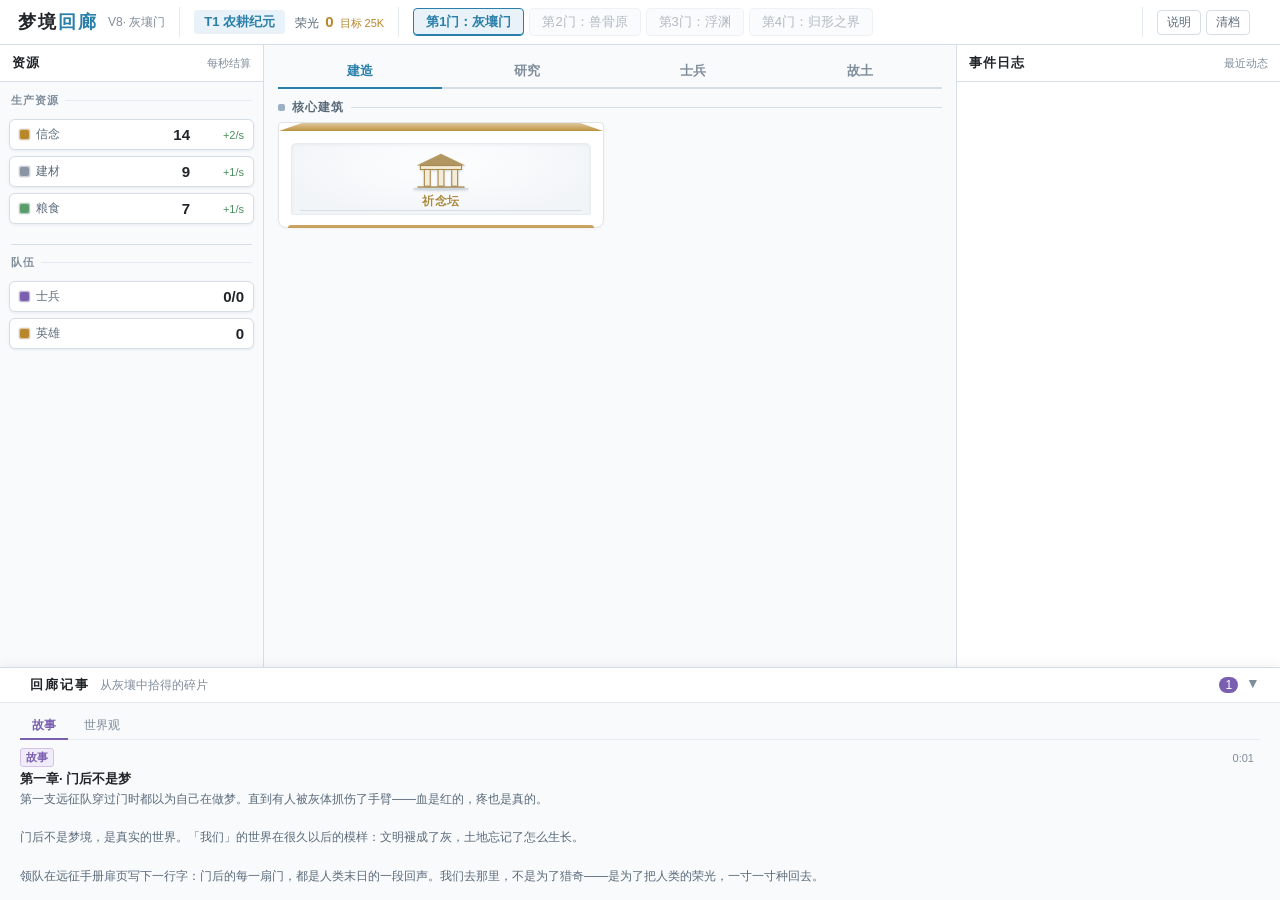
==== index.html @ 282e5583 "update index.html 2026-11-21T09:28" ====
<!DOCTYPE html>
<html lang="zh-CN">
<meta charset="UTF-8">
<title>梦境回廊· 灰壤门 V8</title>
<style>
:root {
  --bg:#f8fafc; --panel:#ffffff; --card:#ffffff; --border:#d5dde6;
  --border-light:#e4eaf0; --text:#212529; --text-secondary:#5a6a7a;
  --text-muted:#7f8c9a; --blue:#2a7faa; --blue-light:#e8f2f8;
  --green:#4a8f5f; --green-light:#eaf5ea; --yellow:#b8862b;
  --yellow-light:#faf6e8; --red:#d32f2f; --red-light:#fdecec;
  --purple:#7a5fb0; --purple-light:#f1ecfa;
  --gold:#b8862b; --gold-light:#faf6e8;
  /* 统一节奏：圆角 3 档 / 间距 4 级 / 阴影 2 级 */
  --r-sm:6px; --r-md:10px; --r-lg:14px;
  --sp-1:4px; --sp-2:8px; --sp-3:12px; --sp-4:16px;
  --shadow:0 1px 3px rgba(20,45,75,0.07);
  --shadow-hover:0 4px 12px rgba(20,45,75,0.10);
}
* { box-sizing:border-box; margin:0; }
body { background:var(--bg); color:var(--text); font-family:"Microsoft YaHei","PingFang SC",sans-serif; font-size:15px; display:flex; flex-direction:column; height:100vh; overflow:hidden; }

/* 顶栏四区：品牌 | 状态 | 世界门 | 操作，细竖线分隔 */
.header { background:var(--panel); border-bottom:1px solid var(--border); padding:7px 16px; display:flex; align-items:center; gap:0; flex-shrink:0; box-shadow:var(--shadow); flex-wrap:wrap; }
.hgroup { display:flex; align-items:center; gap:10px; padding:0 14px; min-height:30px; }
.hgroup:first-child { padding-left:2px; }
.hgroup + .hgroup { border-left:1px solid var(--border-light); }
.hgroup.hbrand { flex-shrink:0; }
.hgroup.hops { margin-left:auto; }
.game-title { font-size:18px; font-weight:bold; letter-spacing:2px; white-space:nowrap; }
.game-title span { color:var(--blue); }
.era-badge { font-size:13px; padding:3px 10px; border-radius:4px; background:var(--blue-light); color:var(--blue); font-weight:bold; white-space:nowrap; }
.era-badge.t2 { background:#e4eef5; color:#3a6d92; }
.era-badge.t3 { background:#e4f2ea; color:#2e7d56; }
.era-badge.t4 { background:#e6f0f7; color:var(--purple); }
.era-badge.t5 { background:#f5ede2; color:#9a6a3a; }
@keyframes eraSweep { 0%{ background-position:-120% 0; } 100%{ background-position:220% 0; } }
.era-badge.sweep { background-image:linear-gradient(105deg,transparent 30%,rgba(255,255,255,.85) 50%,transparent 70%); background-size:220% 100%; animation:eraSweep .9s ease-out 1; }


.glory-wrap { display:flex; align-items:baseline; gap:6px; white-space:nowrap; }
.glory-label { font-size:12px; color:var(--text-secondary); }
.glory-wrap b { color:var(--gold); font-size:15px; font-variant-numeric:tabular-nums; }
#gloryRate { font-size:11px; color:var(--gold); font-variant-numeric:tabular-nums; }
.hver { font-size:12px; color:var(--text-muted); white-space:nowrap; }

.hbtns { display:flex; gap:5px; }
.hbtn { padding:3px 9px; font-size:12px; border:1px solid var(--border); border-radius:4px; background:var(--card); color:var(--text-secondary); cursor:pointer; }
.hbtn:hover { border-color:var(--blue); color:var(--blue); }
.hbtn.danger:hover { border-color:var(--red); color:var(--red); }
.cheat-badge { display:none; font-size:12px; font-weight:bold; padding:3px 9px; border-radius:4px; background:#fdf1d8; color:#9a6a1f; border:1px solid #d9b45f; cursor:pointer; user-select:none; }
.cheat-badge.on { display:inline-flex; align-items:center; }
.cheat-badge:hover { background:#f7e3b8; }

.world-tabs { display:flex; gap:5px; }
.world-tab { padding:4px 12px; border:1px solid var(--border); border-radius:4px; cursor:pointer; font-size:13px; background:var(--card); color:var(--text-secondary); }
.world-tab.active { border-color:var(--blue); color:var(--blue); background:var(--blue-light); font-weight:bold; }
.world-tab.locked { color:var(--text-muted); cursor:not-allowed; border-color:var(--border-light); background:var(--bg); opacity:0.6; }
.world-tab.active { box-shadow:inset 0 -1px 0 var(--blue); }

/* ===== 三栏主布局 ===== */
.main { display:flex; flex:1; overflow:hidden; gap:0; }
.left { flex:1; min-width:0; overflow-y:auto; padding:10px 14px 90px; background:var(--bg); }
.right { width:324px; border-left:1px solid var(--border); background:var(--panel); display:flex; flex-direction:column; flex-shrink:0; overflow:hidden; }
.colres { width:264px; flex-shrink:0; border-right:1px solid var(--border); background:var(--bg); display:flex; flex-direction:column; overflow:hidden; }
.colhead { flex-shrink:0; padding:9px 12px; font-size:13px; font-weight:bold; color:var(--text); border-bottom:1px solid var(--border); background:var(--card); display:flex; align-items:center; justify-content:space-between; letter-spacing:1px; }
.colhead .sub { font-size:11px; color:var(--text-muted); font-weight:normal; letter-spacing:0; }
.reslist { flex:1; overflow-y:auto; padding:9px 9px; display:flex; flex-direction:column; gap:6px; }

/* 资源栏：生产资源 / 队伍 两组，组间细线 */
.resgroup { display:flex; align-items:center; gap:6px; margin:10px 2px 5px; font-size:11px; font-weight:bold; color:var(--text-muted); letter-spacing:1px; }
.resgroup:first-child { margin-top:2px; }
.resgroup::after { content:""; flex:1; height:1px; background:var(--border-light); }
.resgroup.team { margin-top:14px; padding-top:10px; border-top:1px solid var(--border); }
.resrow { position:relative; background:var(--card); border:1px solid var(--border); border-radius:var(--r-sm); padding:6px 9px; overflow:hidden; box-shadow:var(--shadow); transition:border-color .2s,box-shadow .2s; }
.resrow:hover { border-color:var(--blue); box-shadow:0 2px 8px rgba(42,127,170,0.12); }
.resrow.dim { opacity:0.5; }
.resrow .rline { display:flex; align-items:center; gap:6px; position:relative; z-index:1; }
.resrow .ricon { width:11px; height:11px; flex:0 0 11px; border-radius:3px; box-shadow:inset 0 0 0 1px rgba(255,255,255,.55),0 0 0 1px rgba(20,45,75,.08); }
.resrow .rname { font-size:12px; color:var(--text-secondary); flex:1 1 auto; min-width:0; white-space:nowrap; overflow:hidden; text-overflow:ellipsis; }
.resrow .rval { font-size:15px; font-weight:bold; color:var(--text); flex:0 0 auto; white-space:nowrap; text-align:right; font-variant-numeric:tabular-nums; display:inline-block; }
@keyframes numUp { 0%{color:var(--green);transform:translateY(-2px)} 100%{color:var(--text);transform:none} }
@keyframes numDown { 0%{color:var(--red);transform:translateY(2px)} 100%{color:var(--text);transform:none} }
.resrow .rval.numup { animation:numUp .6s ease-out; }
.resrow .rval.numdown { animation:numDown .6s ease-out; }
.resrow .rrate { font-size:11px; color:var(--green); min-width:48px; flex:0 0 auto; white-space:nowrap; text-align:right; font-variant-numeric:tabular-nums; }
.resrow .rrate.neg { color:var(--red); }
.resrow .rrate.zero { color:var(--text-muted); }

/* 中栏主标签 */
.maintabs { display:flex; gap:3px; border-bottom:2px solid var(--border); margin-bottom:10px; flex-shrink:0; }
/* 视觉质感：可交互卡片 hover 微抬升 + 按钮按下回弹 */
.build-card:hover,.unit-card:hover,.land-card:hover,.soldier-card:hover { transform:translateY(-2px); box-shadow:var(--shadow-hover); }
.unit-card,.land-card,.soldier-card { transition:transform .15s ease,box-shadow .15s ease,border-color .15s ease; }
.btn-small:active,.gbtn:active,.push-door-btn:active { transform:scale(.94); }
.maintab:active,.side-tab:active { transform:translateY(1px); }
.maintab { flex:1; padding:7px 4px; font-size:13px; font-weight:bold; color:var(--text-muted); background:none; border:none; border-bottom:2px solid transparent; margin-bottom:-2px; cursor:pointer; transition:all .15s ease; }
.maintab:hover:not(.active) { color:var(--text-secondary); background:var(--card); }
.maintab.active { color:var(--blue); border-bottom-color:var(--blue); }
.mainview { display:none; }
.mainview.active { display:block; animation:viewIn .25s ease; }
@keyframes viewIn { from{opacity:0;transform:translateY(4px)} to{opacity:1;transform:translateY(0)} }

/* 右栏区块 */
.sideblock { display:flex; flex-direction:column; min-height:0; }
.sideblock.qblock { flex:0 0 auto; max-height:42%; border-bottom:1px solid var(--border); }
.sideblock.lblock { flex:1; min-height:0; }
.blockbody { overflow-y:auto; padding:8px; flex:1; }
.empty-hint { font-size:12px; color:var(--text-muted); text-align:center; padding:14px 6px; line-height:1.6; }

.qcard { background:var(--card); border:1px solid var(--border-light); border-left:3px solid var(--blue); border-radius:5px; padding:7px 9px; margin-bottom:6px; animation:fadeInUp .3s ease; }
.qcard.next { border-left-color:var(--gold); }
.qcard .qn { font-size:13px; font-weight:bold; color:var(--text); display:flex; justify-content:space-between; align-items:center; }
.qcard .qt { font-size:11px; color:var(--text-muted); }
.qcard .qd { font-size:11px; color:var(--text-secondary); margin:3px 0; line-height:1.5; }
.qcard .qc { font-size:11px; color:var(--text-muted); margin-bottom:4px; }
@media (max-width:1200px) { .right { width:272px; } .colres { width:224px; } }

.guide { background:var(--purple-light); border:1px solid #d4c0e8; padding:8px 12px; border-radius:6px; margin-bottom:8px; color:#5a4a7a; font-size:14px; line-height:1.5; }
.guide::before { content:""; }

.res-bar { display:flex; gap:5px; margin-bottom:8px; flex-wrap:wrap; }
.res { background:var(--panel); padding:4px 8px; border-radius:4px; font-size:13px; display:flex; align-items:center; gap:4px; border:1px solid var(--border-light); box-shadow:var(--shadow); }
.res .val { font-weight:bold; min-width:26px; }
.res .rate { color:var(--green); font-size:12px; }
.res .rate.neg { color:var(--red); }
.res.dim { opacity:0.55; }

.era-divider { display:flex; align-items:center; margin:10px 0 6px; }
.era-divider .era-icon { font-size:16px; margin-right:6px; }
.era-divider .era-name { font-size:15px; font-weight:bold; letter-spacing:1px; white-space:nowrap; }
.era-divider .era-line { flex:1; height:1px; background:linear-gradient(90deg,var(--border),transparent); margin-left:8px; }
.era-divider .era-cond { font-size:12px; color:var(--text-muted); margin-left:8px; }
.era-sep { height:1px; background:var(--border); opacity:.6; margin:14px 0 8px; }
.era-divider.locked-era { opacity:0.5; }
.era-divider.glory-div .era-name { color:var(--gold); }
.era-divider.glory-div .era-line { background:linear-gradient(90deg,var(--gold),transparent); }

.kind-group { margin-bottom:12px; }
.kind-head { display:flex; align-items:center; gap:7px; margin:2px 0 6px; font-size:12px; font-weight:bold; color:var(--text-secondary); letter-spacing:1px; }
.kind-head::after { content:""; flex:1; height:1px; background:var(--border); }
.kind-head .dot { width:7px; height:7px; border-radius:2px; flex-shrink:0; }
.build-grid { display:grid; grid-template-columns:repeat(auto-fill,minmax(276px,1fr)); gap:var(--sp-3); width:100%; }
/* 建筑卡：小建筑造型——斜屋顶 + 立面剪影 + 铭牌 + 基座（参考 Epoch-Restart） */
.build-card { --kc:#4d5c6b; background:var(--panel); border:1px solid #e1e5e9; border-radius:4px 4px 8px 8px; overflow:visible; transition:border-color .15s ease,background .15s ease,box-shadow .15s ease; box-shadow:0 1px 3px rgba(0,0,0,0.04), inset 0 0 0 1px rgba(255,255,255,.7); position:relative; min-width:0; padding-top:8px; }
.build-card:before { content:""; position:absolute; left:0; right:0; top:0; height:8px; background-color:#cfd9e3; background-image:linear-gradient(180deg,rgba(255,255,255,.5),rgba(255,255,255,0)); clip-path:polygon(0 100%,7% 0,93% 0,100% 100%); opacity:.9; }
.build-card:after { content:""; position:absolute; left:9px; right:9px; bottom:-1px; height:3px; border-radius:3px 3px 0 0; opacity:.75; background:#cfd9e3; }
.build-card.k-basic { --kc:#4f8a68; }
.build-card.k-func { --kc:#4f7ea3; }
.build-card.k-core { --kc:#a8873f; }
.build-card.k-fused { --kc:#7e68a8; }
.build-card.k-basic:before,.build-card.k-basic:after { background-color:#7fa98c; }
.build-card.k-func:before,.build-card.k-func:after { background-color:#6a93b5; }
.build-card.k-core:before,.build-card.k-core:after { background-color:var(--gold); }
.build-card.k-fused:before,.build-card.k-fused:after { background-color:#9a7fc0; }
.build-card.glory-card:before { display:none; }
.build-card.glory-card { padding-top:0; }
/* 平时只显示建筑本身；详细信息悬停浮出 */
.bface { display:flex; flex-direction:column; padding:var(--sp-3); min-width:0; }
.bart { height:72px; border:1px solid #e8edf2; border-radius:5px 5px 2px 2px; background:radial-gradient(ellipse at 50% 28%,#fdfefe 0%,#f2f5f8 78%); box-shadow:inset 0 1px 3px rgba(30,60,90,.06); display:flex; align-items:flex-start; justify-content:center; padding-top:5px; position:relative; overflow:hidden; }
.bart:after { content:""; position:absolute; left:8px; right:8px; bottom:3px; height:1px; background:#d6dfe7; }
.bart svg { width:64px; height:47px; display:block; position:relative; z-index:1; transform:translateY(-3px); filter:drop-shadow(0 1px 1px rgba(45,70,95,.18)); }
/* 名字落在建筑下方的地基位，不遮挡造型；数量退到角落 */
.bplate { position:absolute; left:50%; bottom:5px; transform:translateX(-50%); max-width:calc(100% - 20px); background:none; border:0; padding:0; white-space:nowrap; text-align:center; z-index:2; }
.bart .bname { font-size:11.5px; font-weight:600; letter-spacing:.5px; color:var(--kc); white-space:nowrap; overflow:hidden; text-overflow:ellipsis; text-shadow:0 1px 0 #fff,0 0 3px #fff,0 0 2px #fff; }
.bart .bqty { position:absolute; right:7px; top:5px; font-size:10px; font-weight:bold; color:#6b8494; background:rgba(234,241,246,.9); border:1px solid #d8e3ec; border-radius:4px; padding:0 5px; font-variant-numeric:tabular-nums; z-index:2; }
.bdetail { display:none; position:absolute; left:-1px; top:calc(100% + 3px); min-width:236px; max-width:290px; background:var(--panel); border:1px solid var(--border); border-radius:6px; box-shadow:0 6px 18px rgba(20,45,75,.18); padding:8px 10px; z-index:40; white-space:normal; }
.build-card:hover, .build-card:focus-within { z-index:41; }
.build-card:hover .bdetail, .build-card:focus-within .bdetail { display:block; }
.bd-head { font-size:13px; font-weight:bold; color:var(--text); display:flex; align-items:center; gap:5px; flex-wrap:wrap; margin-bottom:3px; }
.bd-line { font-size:12px; color:var(--text-secondary); line-height:1.45; margin-top:2px; }
.bd-line.muted { color:var(--text-muted); font-size:11px; }
.bd-foot { font-size:11px; color:var(--blue); margin-top:5px; padding-top:4px; border-top:1px solid var(--border-light); }
.build-card:hover { border-color:#b0c4d8; box-shadow:var(--shadow-hover), inset 0 0 0 1px rgba(255,255,255,.7); }
.build-card.clickable { cursor:pointer; }
/* 点击反馈：按下瞬间下压 + 建成闪光 */
.build-card.clickable:active { transform:translateY(1px) scale(0.985); box-shadow:0 0 0 2px rgba(42,127,170,0.25); }
@keyframes builtFlash { 0%{ box-shadow:0 0 0 0 rgba(74,143,95,0.55); background:var(--green-light); } 60%{ box-shadow:0 0 0 6px rgba(74,143,95,0); } 100%{ box-shadow:0 0 0 0 rgba(74,143,95,0); } }
.build-card.flash { animation:builtFlash .6s ease-out; }
.build-card.wait { border-color:#e1e5e9; background:var(--panel); }
/* 可建未建=蓝系（点此建造）；已建=绿系；等待=灰白；锁定=虚线 —— 四态一眼可分 */
.build-card.ready { border-color:#6a9dc4; background:#eaf3fa; }
.build-card.ready:hover { border-color:#2a7faa; box-shadow:0 4px 14px rgba(42,127,170,.18); }
.build-card.ready:after { opacity:1; background:#6a9dc4; }
/* 已建：实心绿边 + 绿底 + 建筑区淡绿，和未建的灰白卡一眼可分 */
.build-card.built { border-color:#5d9f6f; background:#e6f3ea; box-shadow:0 1px 4px rgba(74,143,95,.13), inset 0 0 0 1px rgba(255,255,255,.7); }
.build-card.built:hover { border-color:#4a8f5f; box-shadow:0 4px 14px rgba(74,143,95,.2); }
.build-card.built .bart { background:radial-gradient(ellipse at 50% 28%,#f4fbf6 0%,#e2f0e7 78%); border-color:#cbe3d2; }
.build-card.built:before { background-image:linear-gradient(180deg,rgba(255,255,255,.5),rgba(255,255,255,0)); opacity:1; }
.build-card.built:after { opacity:1; height:4px; background:#5d9f6f; }
.build-card.locked-card { opacity:0.6; border-style:dashed; }
.build-card.glory-card { border-color:#e3dac6; background:#fffdf8; }
.build-card.fused-card { border-color:#dfe2ee; }
.bbody { padding:7px 10px 8px; }
.new-tag { font-size:10px; color:#fff; background:var(--blue); border-radius:3px; padding:0 4px; margin-left:3px; }
.brow { display:flex; align-items:center; gap:5px; min-width:0; }
.brow-act { margin-top:5px; flex-wrap:wrap; row-gap:4px; }
.bicon { font-size:16px; font-weight:bold; line-height:1; flex-shrink:0; width:32px; height:32px; display:inline-flex; align-items:center; justify-content:center; background:#f0f3f6; color:#5a6a7a; border-radius:7px; border:1px solid #e6ebf0; }
.build-card.built .bicon, .build-card.glory-card.built .bicon { background:#eaf5ea; color:#5a8f6b; border-color:#d5e7d9; }
.bname { font-size:15px; font-weight:bold; white-space:nowrap; overflow:hidden; text-overflow:ellipsis; min-width:0; flex:1; }
.bqty { font-size:13px; font-weight:bold; color:#4a6a7a; background:#eaf1f6; border:1px solid #d8e3ec; border-radius:6px; padding:2px 8px; flex-shrink:0; font-variant-numeric:tabular-nums; }
.build-card.built .bqty { color:#3f7d55; background:#eaf5ea; border-color:#cfe4d4; }
.badge { font-size:11px; padding:1px 5px; border-radius:3px; margin-left:auto; white-space:nowrap; flex-shrink:0; background:#f0f3f6; color:#6b7a89; border:1px solid #e6ebf0; }
.badge-core { background:#edf3f8; color:#4a7fa5; border-color:#dce8f1; }
.badge-basic { background:#f2f5f3; color:#5a8f6b; border-color:#dce8de; }
.badge-func { background:#f2f4f7; color:#60748a; border-color:#e0e6ed; }
.badge-fused { background:#f2f3f8; color:#737fa5; border-color:#e2e5f0; }
.lvtag { font-size:11px; color:#6b7a89; background:#f0f3f6; border:1px solid #e6ebf0; padding:0 5px; border-radius:3px; white-space:nowrap; flex-shrink:0; }
.beffect { font-size:12px; color:var(--text-secondary); margin-top:2px; line-height:1.4; overflow-wrap:anywhere; }
.chain-line { font-size:11px; color:#9aa4ae; margin-top:1px; line-height:1.3; overflow-wrap:anywhere; }
.chain-line.fed { color:#5d8f6a; }
.bcost { font-size:12px; color:var(--text-muted); min-width:0; white-space:nowrap; overflow:hidden; text-overflow:ellipsis; }
.bact { margin-left:auto; display:flex; align-items:center; gap:4px; }
.bstatus { font-size:12px; color:var(--text-muted); white-space:nowrap; }
.build-card button { padding:3px 10px; border:1px solid var(--blue); border-radius:4px; cursor:pointer; font-size:13px; background:var(--blue-light); color:var(--blue); transition:.1s; user-select:none; white-space:nowrap; }
.build-card button:hover:not(:disabled) { background:var(--blue); color:#fff; }
.build-card button:active:not(:disabled) { transform:scale(0.93); }
.build-card button:disabled { background:var(--bg); color:var(--text-muted); border-color:var(--border); cursor:not-allowed; }
.build-card button.gbtn { border-color:var(--gold); color:var(--gold); background:var(--gold-light); }
.build-card button.gbtn:hover:not(:disabled) { background:var(--gold); color:#fff; }
.count-tag { font-size:12px; color:#5a6a7a; background:#f0f3f6; border:1px solid #e6ebf0; padding:0 5px; border-radius:3px; white-space:nowrap; flex-shrink:0; }
.upgrade-tag { font-size:11px; color:#60748a; background:#f2f5f8; border:1px solid #dfe7ef; padding:1px 5px; border-radius:3px; white-space:nowrap; }

@keyframes flameBreath { 0%,100%{opacity:0.7} 50%{opacity:1} }
.anim-flame { animation:flameBreath 2s ease-in-out infinite; }
@keyframes beaconPulse { 0%,100%{filter:none} 50%{filter:drop-shadow(0 0 4px rgba(196,154,58,0.8))} }
.anim-beacon { animation:beaconPulse 2s ease-in-out infinite; }
@keyframes sparkSpin { 0%{transform:rotate(0)} 100%{transform:rotate(360deg)} }
.anim-gear { animation:sparkSpin 4s linear infinite; display:inline-block; }

.side-tabs { display:flex; border-bottom:1px solid var(--border); flex-wrap:wrap; }
.side-tab { flex:1; text-align:center; padding:7px 2px; font-size:12px; color:var(--text-muted); cursor:pointer; border-bottom:2px solid transparent; background:none; border:none; transition:.1s; }
.side-tab.active { color:var(--blue); border-bottom-color:var(--blue); }
.side-tab:hover:not(.active) { color:var(--text-secondary); }
.side-content { flex:1; overflow-y:auto; padding:9px; }

.unit-card,.land-card,.res-card { background:var(--panel); border:1px solid var(--border); border-radius:5px; padding:7px 8px; margin-bottom:6px; box-shadow:var(--shadow); }
.land-card.liberated { border-color:#b8d8b8; background:var(--green-light); }
.land-card.locked { opacity:0.5; }
.soldier-card { background:var(--panel); border:1px solid var(--border); border-radius:5px; padding:6px 8px; margin-bottom:5px; display:flex; align-items:center; gap:7px; }
.soldier-card.healing { border-color:var(--yellow); background:var(--yellow-light); }
.soldier-card.patroling { border-color:#b8d8b8; }
.soldier-card.expedition { border-color:var(--blue); background:var(--blue-light); }
.scard-main { flex:1; min-width:0; }
.scard-name { font-size:13px; font-weight:bold; }
.scard-info { font-size:11px; color:var(--text-secondary); margin-top:1px; }
.hpbar-bg { height:3px; background:var(--border-light); border-radius:2px; margin-top:3px; overflow:hidden; }
.hpbar-fill { height:100%; background:var(--green); }
.hpbar-fill.low { background:var(--red); }
.hpbar-fill.mid { background:var(--yellow); }
.eqgrid { display:flex; gap:3px; margin-top:5px; }
/* 装备槽：只用颜色显示品质，悬停看详情 */
.eq { width:18px; height:18px; border-radius:4px; border:1px solid; box-sizing:border-box; display:inline-block; cursor:default; transition:transform .1s; }
.eq:hover { transform:translateY(-2px); }
.eq.q0 { background:#f6f7f9; border-color:#c9cdd4; }                       /* 白 */
.eq.q1 { background:#57b87c; border-color:#3a9960; }                       /* 绿 */
.eq.q2 { background:#5599e0; border-color:#2f6fc0; }                       /* 蓝 */
.eq.q3 { background:#a86acd; border-color:#8b46b8; }                       /* 紫 */
.eq.q4 { background:#e3b23c; border-color:#b8860b; box-shadow:0 0 5px rgba(227,178,60,.55); } /* 金 */
.eq.qx { background:repeating-linear-gradient(45deg,#fafbfc,#fafbfc 3px,#eef1f4 3px,#eef1f4 6px); border-color:#dfe4ea; border-style:dashed; } /* 空槽 */

.btn-small { padding:3px 8px; font-size:12px; background:var(--blue-light); color:var(--blue); border:1px solid var(--blue); border-radius:3px; cursor:pointer; margin-top:3px; transition:.1s; user-select:none; }
.btn-small:hover:not(:disabled) { background:var(--blue); color:#fff; }
.btn-small:active:not(:disabled) { transform:translateY(1px) scale(0.95); filter:brightness(0.92); }
.btn-small:disabled { background:var(--bg); color:var(--text-muted); border-color:var(--border); cursor:not-allowed; }
@keyframes btnFlash { 0%{ box-shadow:0 0 0 0 rgba(74,143,95,0.6); } 100%{ box-shadow:0 0 0 7px rgba(74,143,95,0); } }
.btn-small.flash { animation:btnFlash .55s ease-out; }
.btn-small:disabled { background:var(--bg); color:var(--text-muted); border-color:var(--border); cursor:not-allowed; }
.btn-small.atk { background:#faecec; color:var(--red); border-color:var(--red); }
.btn-small.atk:hover:not(:disabled) { background:var(--red); color:#fff; }
.btn-small.atk.busy { opacity:0.6; cursor:wait; }
.btn-small.grn { background:var(--green-light); color:var(--green); border-color:var(--green); }
.btn-small.grn:hover:not(:disabled) { background:var(--green); color:#fff; }

/* 事件日志：左侧时间轴 + 类型圆点 */
.log-timeline { position:relative; padding-left:14px; }
.log-timeline::before { content:""; position:absolute; left:4px; top:6px; bottom:6px; width:1px; background:var(--border); }
.log-entry { position:relative; font-size:12px; color:var(--text-secondary); line-height:1.55; padding:3px 0 7px; }
.log-entry::before { content:""; position:absolute; left:-13px; top:8px; width:7px; height:7px; border-radius:50%; background:var(--border); border:2px solid var(--panel); box-sizing:content-box; }
.log-entry.info::before { background:var(--blue); }
.log-entry.good::before { background:var(--green); }
.log-entry.warn::before { background:var(--red); }
.log-entry.gold::before { background:var(--gold); }
.log-entry.good .log-text { color:#3f7d55; }
.log-entry.warn .log-text { color:var(--red); }
.log-entry.gold .log-text { color:#9a6a3a; }

.honor-item { background:var(--gold-light); border:1px solid #e0d0a8; border-radius:5px; padding:6px 8px; margin-bottom:5px; font-size:12px; color:#7a6a3a; }
.honor-title { font-size:13px; font-weight:bold; color:var(--gold); margin:8px 0 5px; }

.rq-item { background:var(--panel); border:1px solid var(--border); border-radius:5px; padding:6px 8px; margin-bottom:5px; }
.rq-item.researching { border-color:var(--blue); background:var(--blue-light); }
.rq-name { font-size:13px; font-weight:bold; }
.rq-desc { font-size:11px; color:var(--text-secondary); margin:2px 0; }
.sect-title { font-size:13px; font-weight:bold; color:var(--text-secondary); margin:8px 0 4px; border-left:3px solid var(--blue); padding-left:6px; }

/* ===== 研究 / 士兵：按类型配色的窄卡片 ===== */
.tile-grid { display:grid; grid-template-columns:repeat(auto-fill,minmax(170px,1fr)); gap:var(--sp-3); align-items:stretch; }
.tile { --tile-c:var(--blue); --tile-bg:var(--blue-light); position:relative; min-width:0; background:var(--panel); border:1px solid var(--border); border-radius:var(--r-md); padding:10px 11px; box-shadow:var(--shadow); overflow:hidden; transition:transform .15s ease,box-shadow .15s ease,border-color .15s ease; }
.tile:before { content:""; position:absolute; left:0; top:0; bottom:0; width:3px; background:var(--tile-c); }
.tile:hover { transform:translateY(-2px); box-shadow:var(--shadow-hover); border-color:var(--tile-c); }
.tile.t-prod  { --tile-c:#4a8f5f; --tile-bg:#eaf5ea; }
.tile.t-unlock{ --tile-c:#2a7faa; --tile-bg:#e8f2f8; }
.tile.t-up    { --tile-c:#b8862b; --tile-bg:#faf6e8; }
.tile.t-fuse  { --tile-c:#8b46b8; --tile-bg:#f6effa; }
.tile.t-melee { --tile-c:#b8862b; --tile-bg:#faf6e8; }
.tile.t-ranged{ --tile-c:#2a7faa; --tile-bg:#e8f2f8; }
.tile.t-support{--tile-c:#4a8f5f; --tile-bg:#eaf5ea; }
.tile.t-mixed { --tile-c:#8b46b8; --tile-bg:#f6effa; }
.tile.t-done  { --tile-c:#aab4be; --tile-bg:#f4f6f8; background:#fbfcfd; }
.tile.t-active{ background:var(--tile-bg); border-color:var(--tile-c); }
.tile-head { display:flex; align-items:center; gap:5px; min-width:0; }
.tile-ic { flex:none; width:20px; height:20px; display:inline-flex; align-items:center; justify-content:center; border-radius:4px; background:var(--tile-c); color:#fff; font-size:11px; font-weight:bold; }
.tile-name { font-size:12.5px; font-weight:bold; white-space:nowrap; overflow:hidden; text-overflow:ellipsis; min-width:0; }
.tile-tag { flex:none; font-size:10px; color:var(--tile-c); background:var(--tile-bg); border-radius:3px; padding:1px 4px; }
.tile-desc { font-size:11px; color:var(--text-secondary); line-height:1.45; margin-top:5px; min-height:31px; }
.tile-meta { font-size:10.5px; color:var(--text-muted); margin-top:4px; display:flex; justify-content:space-between; gap:4px; font-variant-numeric:tabular-nums; }
.tile-meta span { min-width:0; white-space:nowrap; overflow:hidden; text-overflow:ellipsis; }
.tile-foot { margin-top:6px; display:flex; align-items:center; justify-content:space-between; gap:4px; flex-wrap:wrap; }
.tile-foot .btn-small { margin-top:0; }
.tile .batch { display:flex; gap:3px; flex-wrap:wrap; }
.tile .batch .btn-small { padding:2px 6px; font-size:11px; }
.tile-hero .eqgrid { gap:2px; margin-top:5px; }
.tile-hero .eq { width:15px; height:15px; }

/* —— 三类卡片造型差异化 —— */
/* 研究卡：档案纸/书页风——顶部色条 + 左侧双装订线 + 底部页码感 */
#viewResearch .tile { border-radius:3px 7px 7px 3px; padding:6px 10px 6px 12px; }
#viewResearch .tile:before { top:0; bottom:auto; left:0; right:0; width:auto; height:3px; }
#viewResearch .tile:after { content:""; position:absolute; left:5px; top:5px; bottom:5px; width:1px; border-left:1px dashed var(--tile-c); opacity:.5; }
#viewResearch .tile-ic { border-radius:50%; width:18px; height:18px; font-size:10px; }
#viewResearch .tile-head { min-height:18px; }
#viewResearch .tile-desc { min-height:0; margin-top:2px; line-height:1.35; font-size:10.5px; display:-webkit-box; -webkit-line-clamp:2; -webkit-box-orient:vertical; overflow:hidden; }
#viewResearch .tile-meta { margin-top:2px; }
#viewResearch .tile-foot { margin-top:3px; }
/* 士兵卡：军牌/盾牌风——右下斜切角 + 双层描边 + 左侧加粗竖条 */
#viewRoster .tile { border-radius:6px 6px 16px 6px; border:1px solid var(--tile-c); padding:9px 11px 9px 14px; }
#viewRoster .tile:before { width:4px; border-radius:4px 0 0 4px; }
#viewRoster .tile-ic { border-radius:4px 4px 8px 4px; }
#viewRoster .tile-foot { border-top:1px dashed var(--border); padding-top:5px; }
/* —— 英雄卡：徽章式双层卡，品级配色 + 战力铭牌 + 装备栏 —— */
.hero-grid { display:grid; grid-template-columns:repeat(auto-fill,minmax(236px,1fr)); gap:var(--sp-3); }
.hero-card { --hc:#2a7faa; --hc-bg:#e8f2f8; position:relative; min-width:0; border:1px solid #dfe6ed; border-radius:var(--r-md); background:var(--panel); box-shadow:var(--shadow); overflow:hidden; transition:transform .15s ease,box-shadow .15s ease,border-color .15s ease; }
.hero-card:hover { transform:translateY(-2px); box-shadow:var(--shadow-hover); border-color:var(--hc); }
.hero-card.h-prod   { --hc:#4a8f5f; --hc-bg:#eaf5ea; }
.hero-card.h-unlock { --hc:#2a7faa; --hc-bg:#e8f2f8; }
.hero-card.h-fuse   { --hc:#8b46b8; --hc-bg:#f6effa; }
.hero-card.h-mixed  { --hc:#b8862b; --hc-bg:#faf6e8; }
.hero-banner { height:5px; background:linear-gradient(90deg,var(--hc) 0%,var(--hc) 38%,var(--hc-bg) 100%); position:relative; }
.hero-banner:after { content:""; position:absolute; right:9px; top:-3px; width:11px; height:11px; border:2px solid var(--hc); background:var(--panel); border-radius:50%; }
.hero-body { padding:8px 11px 10px; }
.hero-top { display:flex; align-items:center; gap:8px; min-width:0; }
.hero-sigil { flex:none; width:34px; height:34px; border-radius:50%; background:var(--hc-bg); border:2px solid var(--hc); color:var(--hc); font-size:16px; font-weight:bold; display:flex; align-items:center; justify-content:center; box-shadow:inset 0 0 0 2px #fff; }
.hero-id { flex:1; min-width:0; }
.hero-name,.hero-sub { display:block; white-space:nowrap; overflow:hidden; text-overflow:ellipsis; }
.hero-name { font-size:14px; font-weight:bold; }
.hero-sub { font-size:10.5px; color:var(--text-muted); margin-top:1px; }
.hero-lv { flex:none; text-align:center; background:var(--hc); color:#fff; border-radius:5px; padding:2px 7px; font-size:9px; line-height:1.2; letter-spacing:1px; }
.hero-lv b { display:block; font-size:15px; letter-spacing:0; font-variant-numeric:tabular-nums; }
.hero-stats { display:flex; gap:5px; margin-top:8px; }
.hero-stat { flex:1; min-width:0; background:var(--hc-bg); border:1px solid rgba(255,255,255,.8); border-radius:5px; padding:3px 5px; text-align:center; }
.hero-stat .v { font-size:14px; font-weight:bold; color:var(--hc); font-variant-numeric:tabular-nums; white-space:nowrap; overflow:hidden; text-overflow:ellipsis; }
.hero-stat .k { font-size:9.5px; color:var(--text-muted); }
.hero-gear { margin-top:8px; border-top:1px dashed var(--border); padding-top:6px; }
.hero-gear-label { font-size:10px; color:var(--text-muted); display:flex; justify-content:space-between; gap:4px; margin-bottom:4px; }
.hero-gear .eqgrid { display:grid; grid-template-columns:repeat(8,1fr); gap:3px; margin-top:0; }
.hero-gear .eq { width:100%; height:17px; border-radius:3px; }
.hero-foot { display:flex; justify-content:space-between; gap:6px; margin-top:7px; font-size:10.5px; color:var(--text-secondary); }
.hero-state { background:var(--hc-bg); color:var(--hc); border-radius:3px; padding:1px 5px; white-space:nowrap; }
.hero-hp { height:4px; border-radius:2px; background:var(--border-light); margin-top:6px; overflow:hidden; }
.hero-hp i { display:block; height:100%; }
.hero-recruit { border-style:dashed; border-color:var(--hc); }
.hero-recruit .hero-body { text-align:center; padding:12px; }
.hero-recruit .hero-rsig { width:38px; height:38px; margin:0 auto 6px; border-radius:50%; border:2px dashed var(--hc); color:var(--hc); font-size:20px; font-weight:bold; display:flex; align-items:center; justify-content:center; }
.hero-recruit .rn { font-size:14px; font-weight:bold; }
.hero-recruit .rd { font-size:10.5px; color:var(--text-muted); margin:3px 0 6px; line-height:1.4; }
.hero-recruit .rm { font-size:10.5px; color:var(--hc); font-variant-numeric:tabular-nums; margin-bottom:6px; }
/* 荣誉墙：纪念馆铭牌——灰底 + 顶部细线 */
#viewRoster .tile.t-done { border-radius:4px; border-top:2px solid #b9c3cd; }

.toast { position:fixed; bottom:60px; left:50%; transform:translateX(-50%) translateY(20px); background:var(--panel); border:1px solid var(--blue); padding:8px 18px; border-radius:4px; color:var(--blue); font-size:14px; display:none; z-index:999; box-shadow:var(--shadow); opacity:0; transition:.3s; max-width:80vw; }
.toast.show { display:block; opacity:1; transform:translateX(-50%) translateY(0); }
.toast.success { border-color:var(--green); color:var(--green); }
.toast.error { border-color:var(--red); color:var(--red); }

.scroll-panel { position:fixed; bottom:0; left:0; right:0; z-index:100; transition:.3s; }
.scroll-bar { background:var(--panel); border-top:1px solid var(--border); padding:8px 20px; display:flex; align-items:center; justify-content:space-between; cursor:pointer; user-select:none; box-shadow:0 -2px 10px rgba(0,0,0,0.06); transition:background .2s ease,box-shadow .3s ease; }
.scroll-bar:hover { background:var(--card); }
.scroll-bar-left { display:flex; align-items:center; gap:10px; }
.scroll-bar-icon { color:var(--purple); font-size:16px; animation:pulse 2s ease-in-out infinite; }
@keyframes pulse { 0%,100%{opacity:0.6} 50%{opacity:1} }
.scroll-bar-title { color:var(--text); font-size:13px; font-weight:bold; letter-spacing:2px; }
.scroll-bar-hint { color:var(--text-muted); font-size:12px; }
.scroll-bar-badge { background:var(--purple); color:#fff; font-size:12px; padding:1px 6px; border-radius:8px; min-width:18px; text-align:center; }
.scroll-bar-toggle { color:var(--text-muted); font-size:14px; transition:.3s; }
.scroll-panel.expanded .scroll-bar-toggle { transform:rotate(180deg); }
.scroll-panel.expanded .scroll-body { max-height:260px; padding:10px 20px 14px; }
.scroll-body { background:var(--bg); border-top:1px solid var(--border-light); max-height:0; overflow:hidden; padding:0 20px; transition:.3s ease; }
.scroll-tabs { display:flex; gap:4px; margin-bottom:8px; border-bottom:1px solid var(--border-light); }
.scroll-tab { padding:4px 12px; font-size:12px; color:var(--text-muted); background:none; border:none; border-bottom:2px solid transparent; cursor:pointer; margin-bottom:-1px; transition:.15s; }
.scroll-tab:hover:not(.active) { color:var(--text-secondary); }
.scroll-tab.active { color:var(--purple); border-bottom-color:var(--purple); font-weight:bold; }
.scroll-list { max-height:240px; overflow-y:auto; padding-right:6px; }
.scroll-item { background:var(--panel); border:1px solid var(--border-light); border-left:3px solid var(--border); border-radius:5px; padding:8px 10px; margin-bottom:6px; animation:fadeInUp .35s ease; transition:border-color .2s ease,box-shadow .2s ease; }
.scroll-item:hover { border-left-color:var(--purple); box-shadow:0 2px 8px rgba(0,0,0,0.08); }
.scroll-item.story-item { border-left-color:var(--purple); background:linear-gradient(180deg,var(--panel),var(--purple-light)); }
@keyframes fadeInUp { from{opacity:0;transform:translateY(8px)} to{opacity:1;transform:translateY(0)} }
.scroll-item-header { display:flex; align-items:center; justify-content:space-between; margin-bottom:3px; }
.scroll-item-tag { font-size:11px; padding:1px 5px; border-radius:3px; font-weight:bold; }
.tag-build { background:var(--green-light); color:var(--green); }
.tag-combat { background:var(--red-light); color:var(--red); }
.tag-lore { background:var(--purple-light); color:var(--purple); }
.tag-glory { background:var(--gold-light); color:#a8832e; }
.tag-discover { background:var(--blue-light); color:var(--blue); }
.tag-story { background:var(--purple-light); color:var(--purple); border:1px solid #d4c0e8; }
.scroll-item-time { font-size:11px; color:var(--text-muted); }
.scroll-item-title { font-size:13px; color:var(--text); font-weight:bold; margin-bottom:2px; }
.scroll-item-text { font-size:12px; color:var(--text-secondary); line-height:1.6; white-space:pre-line; }
.scroll-empty { color:var(--text-muted); font-size:12px; text-align:center; padding:16px; }
.scroll-bar.flash { animation:flashBar .6s ease; }
@keyframes flashBar { 0%,100%{box-shadow:0 -2px 10px rgba(0,0,0,0.06)} 50%{box-shadow:0 -4px 16px rgba(42,127,170,0.35)} }

/* ===== 全局平滑化（参考 Epoch-Restart） ===== */
.left::-webkit-scrollbar,.side-content::-webkit-scrollbar,.scroll-list::-webkit-scrollbar { width:6px; }
.left::-webkit-scrollbar-track,.side-content::-webkit-scrollbar-track,.scroll-list::-webkit-scrollbar-track { background:transparent; }
.left::-webkit-scrollbar-thumb,.side-content::-webkit-scrollbar-thumb,.scroll-list::-webkit-scrollbar-thumb { background:var(--border); border-radius:3px; transition:background .2s; }
.left::-webkit-scrollbar-thumb:hover,.side-content::-webkit-scrollbar-thumb:hover,.scroll-list::-webkit-scrollbar-thumb:hover { background:var(--text-muted); }
.hpbar-fill { transition:width .3s ease; }
.glory-bar-fill { transition:width .5s ease; }
.unit-card,.land-card,.res-card,.rq-item { transition:border-color .2s ease,box-shadow .2s ease; }
.unit-card:hover,.land-card:hover,.rq-item:hover { border-color:#c0d4ec; box-shadow:0 2px 8px rgba(0,0,0,0.08); }
.res { transition:border-color .2s ease,box-shadow .2s ease; }
.res:hover { border-color:#c0d4ec; box-shadow:0 2px 8px rgba(0,0,0,0.08); }
.hbtn,.world-tab,.side-tab { transition:all .15s ease; }
.btn-small,.build-card button { transition:all .12s ease; }
.scroll-panel.expanded ~ .modal-bg .toast,.toast { transition:.3s; }

.modal-bg { position:fixed; inset:0; background:rgba(0,0,0,0.45); display:none; align-items:center; justify-content:center; z-index:1000; }
.modal-bg.show { display:flex; }
.modal { background:var(--panel); border-radius:10px; padding:20px 24px; max-width:520px; width:92%; max-height:82vh; overflow-y:auto; box-shadow:0 8px 30px rgba(0,0,0,0.25); }
.modal h3 { font-size:17px; margin-bottom:10px; color:var(--text); }
.modal .mtext { font-size:14px; line-height:1.7; color:var(--text-secondary); white-space:pre-line; }
.modal .mbtns { display:flex; gap:8px; margin-top:14px; justify-content:flex-end; }
.modal button { padding:6px 16px; border-radius:5px; border:1px solid var(--border); background:var(--card); cursor:pointer; font-size:14px; }
.modal button.primary { background:var(--blue); color:#fff; border-color:var(--blue); }
.modal button.gold { background:var(--gold); color:#fff; border-color:var(--gold); }
.push-door-btn { display:none; margin:10px auto 0; padding:8px 26px; font-size:16px; font-weight:bold; letter-spacing:3px; background:linear-gradient(135deg,var(--gold),#e0b060); color:#fff; border:none; border-radius:8px; cursor:pointer; box-shadow:0 2px 10px rgba(196,154,58,0.4); }
.push-door-btn:hover { filter:brightness(1.08); }
.cond-list { font-size:13px; line-height:1.9; margin-top:6px; }
.cond-list .ok { color:var(--green); }
.cond-list .no { color:var(--red); }
</style>
</head>
<body>

<div class="header">
  <div class="hgroup hbrand">
    <div class="game-title">梦境<span>回廊</span></div>
    <span class="hver">V8· 灰壤门</span>
  </div>
  <div class="hgroup hstate">
    <div class="era-badge"id="eraBadge">T1 农耕纪元</div>
    <div class="glory-wrap"><span class="glory-label">荣光</span><b id="gloryVal">0</b><span id="gloryRate"></span></div>
  </div>
  <div class="hgroup hworld"><div class="world-tabs"id="worldTabs"></div></div>
  <div class="hgroup hops">
    <span class="cheat-badge"id="cheatBadge"onclick="CHEAT.toggle()"title="点击关闭作弊模式">作弊模式</span>
    <div class="hbtns">
      <button class="hbtn"onclick="showHelp()"> 说明</button>
      <button class="hbtn danger"onclick="hardReset()"> 清档</button>
    </div>
  </div>
</div>

<div class="main">
  <aside class="colres">
    <div class="colhead">资源 <span class="sub"id="resTime">每秒结算</span></div>
    <div class="reslist"id="resBar"></div>
  </aside>
  <div class="left">
    <div class="maintabs">
      <button class="maintab active"data-tab="build"onclick="switchMainTab('build')"> 建造</button>
      <button class="maintab"data-tab="research"onclick="switchMainTab('research')"> 研究</button>
      <button class="maintab"data-tab="roster"onclick="switchMainTab('roster')"> 士兵</button>
      <button class="maintab"data-tab="lands"onclick="switchMainTab('lands')"> 故土</button>
    </div>
    <div class="mainview active"id="viewBuild"><div id="buildArea"></div><div id="doorArea"></div></div>
    <div class="mainview"id="viewResearch"><div id="researchArea"></div></div>
    <div class="mainview"id="viewRoster"><div id="rosterArea"></div></div>
    <div class="mainview"id="viewLands"><div id="landsArea"></div></div>
  </div>
  <aside class="right">
    <div class="sideblock lblock">
      <div class="colhead"> 事件日志 <span class="sub">最近动态</span></div>
      <div class="blockbody"id="logArea"></div>
    </div>
  </aside>
</div>

<div class="scroll-panel expanded"id="scrollPanel">
  <div class="scroll-bar"onclick="toggleScroll()">
    <div class="scroll-bar-left">
      <span class="scroll-bar-icon"></span>
      <span class="scroll-bar-title">回廊记事</span>
      <span class="scroll-bar-hint">从灰壤中拾得的碎片</span>
    </div>
    <div style="display:flex;align-items:center;gap:8px">
      <span class="scroll-bar-badge"id="scrollBadge">0</span>
      <span class="scroll-bar-toggle">▲</span>
    </div>
  </div>
  <div class="scroll-body"id="scrollBody">
    <div class="scroll-tabs" id="scrollTabs">
      <button class="scroll-tab active" data-act="scrolltab" data-tab="story">故事</button>
      <button class="scroll-tab" data-act="scrolltab" data-tab="lore">世界观</button>
    </div>
    <div class="scroll-list"id="scrollList">
      <div class="scroll-empty">记事会在远征中逐渐浮现...</div>
    </div>
  </div>
</div>

<div class="modal-bg"id="modalBg"><div class="modal"id="modalBox"></div></div>
<div class="toast"id="toast"></div>

<script>
"use strict";
/* ============================================================
   梦境回廊· 灰壤门· V8 完整实装
   依据：output/brief-compose/梦境回廊-完整设定集-v8.html
   ============================================================ */

// ---------- 资源定义 ----------
const RES = {
  belief:{n:"信念",i:"信"},build:{n:"建材",i:"建"},food:{n:"粮食",i:"粮"},iron:{n:"灰铁",i:"铁"},seed:{n:"种核",i:"种"},crystal:{n:"壤晶",i:"晶"},steel:{n:"钢铁",i:"钢"},alloy:{n:"合金钢",i:"合"},chem:{n:"化工原料",i:"化"},power:{n:"电力",i:"电"},ammo:{n:"弹药",i:"弹"},concrete:{n:"混凝土",i:"混"},plastic:{n:"塑料",i:"塑"},optics:{n:"光学玻璃",i:"玻"},chip:{n:"芯片",i:"芯"},carbon:{n:"碳纤维",i:"碳"},magnet:{n:"稀土磁体",i:"磁"},nuclear:{n:"核燃料",i:"核"},glassF:{n:"恒昼光学玻璃",i:"恒"},polyF:{n:"同调聚合物",i:"聚"},superF:{n:"共鸣超导体",i:"共"},relics:{n:"灰体遗骸",i:"遗"},tissue:{n:"灰体组织",i:"组"}
};
const RES_ORDER = Object.keys(RES);
const BASE_RES = ["belief","build","food"];
// 数值体系：S=1，产出/成本均为每秒整数（S 保留为缩放兼容位，存档 scale=3）
const S = 1;

// ---------- 兵种定义 ----------
const UNITS = {
  shield:{ n:"持盾者",power:8,cost:{belief:15,food:8},era:1,desc:"基础防御，灰体怕光"},spear:{ n:"长矛手",power:15,cost:{belief:35,food:20},era:1,desc:"中程输出，第一支灰铁矛"},pioneer:{ n:"垦荒者",power:25,cost:{belief:60,food:40,seed:10},era:1,desc:"农战特攻：出征战力+50%/人·驻地粮产+10%"},guardian:{ n:"炉火卫士",power:60,cost:{belief:150,food:100,iron:20},era:2,desc:"全队光环：全军战力+15%/人",aura:0.15 },rifle:{ n:"灰铁步枪手",power:60,cost:{belief:120,food:80,steel:30,ammo:10},era:2,ammoUse:1,desc:"T2 火器代差，消耗弹药"},armor:{ n:"曙光动力甲",power:150,cost:{belief:300,food:200,steel:100,chip:20},era:3,ammoUse:2,powerUse:1,desc:"T3 动力装甲，耗电维护，需火控计算机"},hengwei:{ n:"恒昼卫",power:300,cost:{belief:600,food:400,glassF:15,chip:10},era:4,desc:"融合兵种：光环免疫褪色，全军战力+10%/人",aura:0.10 },mortar:{ n:"共鸣炮兵",power:400,cost:{belief:800,food:500,superF:10,magnet:20},era:4,powerUse:4,desc:"T4 融合重炮：一炮清屏式群伤，0.3电/s"},
  hound:{ n:"灰犬驯手",power:12,cost:{belief:40,food:25},era:1,desc:"巡逻特攻：巡逻战力 +20%/人",patrolAura:0.20 },
  sapper:{ n:"破障工兵",power:45,cost:{belief:160,food:100,iron:15},era:2,desc:"攻坚手：出征战力 +12%/人，无视弹药",assaultAura:0.12 },
  medic:{ n:"战地医师",power:30,cost:{belief:200,food:140,chem:10},era:3,desc:"全队疗伤 +25%/人",healAura:0.25 },
  gunship:{ n:"旋翼炮艇",power:220,cost:{belief:400,food:250,steel:80,chip:30},era:3,ammoUse:2,powerUse:2,desc:"T3 空中火力：高战力，耗电耗弹" },
  voidguard:{ n:"虚相卫士",power:500,cost:{belief:700,food:450,polyF:10,crystal:30},era:4,desc:"融合近卫：全军战力 +12%/人，免疫褪色",aura:0.12 },
  fission:{ n:"裂变行者",power:900,cost:{belief:1200,food:700,nuclear:8,superF:5},era:5,powerUse:3,desc:"T5 核能重甲：全军战力 +15%/人，耗核能",aura:0.15 }
};
const UNIT_ORDER = Object.keys(UNITS);
// 士兵卡片按职能分四类，用不同颜色与标签区分
const UNIT_KIND = {
  shield:"melee",spear:"melee",pioneer:"support",guardian:"support",hound:"support",sapper:"melee",
  rifle:"ranged",gunship:"ranged",mortar:"ranged",armor:"melee",medic:"support",
  hengwei:"mixed",voidguard:"mixed",fission:"mixed"
};
const UNIT_KIND_N = { melee:"近战",ranged:"远程",support:"支援",mixed:"融合" };
function unitKind(t){ return UNIT_KIND[t] || "melee"; }
// 英雄不再区分职业：内部取当前最强已解锁兵种作为基础，界面只显示「英雄」
function heroBaseType(){
  const list = UNIT_ORDER.filter(t=>G.unitUnlocked && G.unitUnlocked[t]);
  if(!list.length) return "shield";
  return list.sort((a,b)=>UNITS[b].power-UNITS[a].power)[0];
}
function heroHireCost(){
  const c = {}, u = UNITS[heroBaseType()];
  Object.entries(u.cost).forEach(([k,v])=>{ c[k]=v*3; });
  return c;
}

// ---------- 英雄装备系统（8 槽 × 5 品级） ----------
const EQUIP_SLOTS = [
  {id:"weapon",n:"武器"},{id:"helmet",n:"头盔"},{id:"armor",n:"护甲"},{id:"boots",n:"战靴"},
  {id:"gloves",n:"护手"},{id:"cloak",n:"披风"},{id:"amulet",n:"护符"},{id:"ring",n:"指环"}
];
const EQUIP_Q = [
  {id:"common",n:"白",mul:1,cls:"q0"},
  {id:"uncommon",n:"绿",mul:1.6,cls:"q1"},
  {id:"rare",n:"蓝",mul:2.5,cls:"q2"},
  {id:"epic",n:"紫",mul:4,cls:"q3"},
  {id:"legend",n:"金",mul:6.5,cls:"q4"}
];
const EQUIP_BASE = 8; // 白装基础战力
const HERO_MAX = Infinity; // 英雄登记无上限
const TROOP_BATCH = [1,10,50];
function makeEquip(slot, tier, lv){
  const q = EQUIP_Q[tier];
  const slDef = EQUIP_SLOTS.find(x=>x.id===slot) || {n:slot};
  return { slot, tier, cls:q.cls, power:Math.max(1,Math.round(EQUIP_BASE*q.mul*(1+0.4*(lv-1)))), name:slDef.n };
}
function freshEquip(lv){ return EQUIP_SLOTS.map(sl=>makeEquip(sl.id,0,lv)); }
function equipDrop(lv, depth){
  if(Math.random() > 0.6) return null; // 四成空手，六成掉装
  const slot = Math.floor(Math.random()*EQUIP_SLOTS.length);
  const r = Math.random() + depth*0.055;
  let tier = 0;
  if(r>0.92) tier=4; else if(r>0.72) tier=3; else if(r>0.45) tier=2; else if(r>0.2) tier=1;
  return makeEquip(EQUIP_SLOTS[slot].id, tier, lv);
}
function autoEquip(hero, drop){
  if(!drop || !hero) return false;
  if(!hero.equip) hero.equip = freshEquip(hero.lv||1);
  const idx = EQUIP_SLOTS.findIndex(x=>x.id===drop.slot);
  if(idx<0) return false;
  const cur = hero.equip[idx];
  if(!cur || drop.power>cur.power){
    hero.equip[idx] = drop;
    addLog(hero.name+"换上"+drop.name+"（战力+"+drop.power+"）","good");
    return true;
  }
  return false;
}

// ---------- 土地定义（十二块故土） ----------
const LANDS = [
  { name:"荒村田垄",zone:"边缘",power:15,cost:{food:10},reward:{seed:6,belief:30,build:50},landRate:{seed:1},lore:"第一垄绿",loreText:"陶罐里的种核还活着。第七天早上田里冒出一点绿，五个人蹲在田埂上看了整整一个早晨。领队说：「够了，这就够我们活下去了。」",set:"教程关。垄沟里翻出装着种核的陶罐——这个世界的春天没死透"},{ name:"旧城苗圃",zone:"边缘",power:40,cost:{food:30,belief:20,seed:5},reward:{seed:12,belief:80,food:60},landRate:{seed:1},lore:"褪色的秩序",loreText:"苗房记录写着：「今年花没有开。不是枯了——是没开。」褪色是秩序：先是不能生长，再是不能改变，最后是不能记得。",set:"苗床还在，种子罐没开封——这个世界欠自己的春天，从这里还起"},{ name:"街心花园",zone:"边缘",power:110,cost:{food:50,belief:50},reward:{belief:80,food:40},landRate:{},lore:"等春天的人",loreText:"站桩死者守着花坛几十年。远征队把花坛原来的名字重新刻上小碑——第二天，他朝花坛挪了半步。",set:"站桩死者守着花坛不动。把花坛原来的名字重新刻上小碑，他就挪了半步"},{ name:"河湾平地",zone:"腹地",power:150,cost:{food:100,belief:100},reward:{food:200,iron:15,belief:200},landRate:{iron:1},lore:"大地的心跳",loreText:"守夜的人说，土地深处偶尔能听见极远、极沉的声响——像这片大地缓慢的心跳重新开始。灰铁在湾底沉成层，世界正在把自己重新记起来。",set:"河还没褪色，湾里的土是湿的。河床冲下来的灰铁在湾底沉成层"},{ name:"旧镇广场",zone:"腹地",power:500,cost:{food:200,belief:200,iron:10},reward:{build:300,iron:10,belief:400,crystal:5},landRate:{crystal:1},lore:"刻字的砖",loreText:"广场地砖下翻出旧城的界碑：「此处为第七区边界，立碑为证。」落款的名字后面刻着一行小字：「勿忘」。他们没忘，只是被忘掉了。",set:"广场中央聚集的灰体群——第一次要打硬仗。广场地砖下开始凝出壤晶"},{ name:"褪色之心",zone:"深处",power:1600,cost:{food:600,belief:600,iron:40},reward:{belief:2000,crystal:15},landRate:{crystal:1},lore:"世界停止褪色",loreText:"第六块地开垦完那天，田里的绿连成片，褪色停了——旧文明记录里这叫「不可能」。",set:"世界褪色最重处，无具体形态，纯氛围战。收复后田里的绿连成片，褪色停了"},
  { name:"灰烬车站",zone:"深处",power:2800,cost:{food:300,belief:300,iron:30},reward:{belief:1200,build:600,relics:5},landRate:{relics:1},lore:"最后一班车",loreText:"站台电子牌还亮着，滚动的终点站名字已经褪成一排横线。列车没有来过，但有人一直在等——等到自己也站成了站牌。",set:"锈轨穿过候车厅，售票窗口里卡着半张没撕完的车票"},
  { name:"沉没地铁",zone:"深处",power:5000,cost:{food:500,belief:500,steel:40},reward:{belief:2000,chem:80,crystal:20},landRate:{chem:2},lore:"地下的 tide",loreText:"隧道里有水，水位每天涨一寸，又退一寸。像某种缓慢的呼吸。测量员说这不是潮汐——是这片土地还记得海。",set:"站台沉在水下半米，指示灯在水面下亮着幽绿的光"},
  { name:"静默医院",zone:"深处",power:8000,cost:{food:700,belief:700,chem:30},reward:{belief:3000,tissue:20,crystal:30},landRate:{tissue:1},lore:"病历上的人",loreText:"病历写着：「患者拒绝被遗忘。」后面一整页只有这一行，反复写了几百遍。字迹越来越淡，最后一笔却很重——像是用尽全部力气留下的。",set:"病房门牌整齐排列，每个房间都空着，只有病历还摊在床上"},
  { name:"旧世界电台",zone:"核心",power:12000,cost:{food:1000,belief:1000,chip:30},reward:{belief:4500,relics:20,crystal:50},landRate:{relics:2},lore:"还在播的声音",loreText:"电台在无人值守的情况下播了几十年。内容是天气、农时、和一段反复播放的童谣。褪色带走了听众，没带走节目——世界忘记了怎么听，没忘记怎么唱。",set:"发射塔顶端还亮着红灯，控制室的磁带机转到最后一圈"},
  { name:"环形城墙",zone:"核心",power:18000,cost:{food:1500,belief:1500,alloy:50},reward:{belief:7000,crystal:100,superF:10},landRate:{crystal:3},lore:"围城的尽头",loreText:"城墙是旧文明最后围起来的地方。墙内的人以为守住了文明，墙外的人以为守住了自由。灰体来的时候，两边才明白——他们守的其实是同一个东西。",set:"墙面上刻满名字，最上面一行是：「留给后来者」"},
  { name:"褪色之眼",zone:"核心",power:26000,cost:{food:2200,belief:2200,nuclear:15},reward:{belief:12000,relics:50,crystal:150},landRate:{relics:3},lore:"世界的瞳孔",loreText:"站在这里能看见整片灰壤的褪色边界，像一道缓慢收拢的光圈。领队说：我们不是来打败它的，是来让它看见——这里还有人在。",set:"没有建筑，没有灰体群，只有一片缓慢旋转的灰。远征队站进去，像站进世界的眼睛"}
];
// 巡逻缴获模板（按地块深度）
const PATROL_LOOT = [
  {food:6,belief:6},{food:8,seed:2},{belief:12,build:6},{iron:2,food:10},{iron:2,crystal:1,build:12},{crystal:2,belief:30},
  {relics:1,belief:40},{chem:3,belief:60},{tissue:2,belief:80},{relics:2,belief:120},{crystal:4,belief:180},{relics:3,crystal:5,belief:260}
];

// ---------- 研究定义（26 项） ----------
// era:纪元 / pre:前置 / t:秒 / cost:{belief,food} / fx:效果键
const RESEARCH = [
  { id:"firework",era:1,n:"炉火管理学",t:90,cost:{belief:50,food:30},pre:[],d:"信念产出 +10%"},{ id:"agri",era:1,n:"基础农学",t:120,cost:{belief:60,food:40},pre:[],d:"田垄产量 +15%"},{ id:"sentryry",era:1,n:"哨戒术",t:120,cost:{belief:60,food:30},pre:[],d:"武装哨所造价 -20%· 解锁了望台"},{ id:"metall",era:2,n:"冶金学",t:300,cost:{belief:150,food:80},pre:[],d:"熔炉可建· 开启冶金线"},{ id:"rifling",era:2,n:"膛线工艺",t:480,cost:{belief:200,food:100},pre:["metall"],d:"解锁铸兵坊与灰铁步枪手"},{ id:"forging",era:2,n:"灰铁锻造学",t:600,cost:{belief:220,food:110},pre:["metall"],d:"熔炉（钢铁）产率 +25%"},{ id:"logi",era:2,n:"后勤体系学",t:480,cost:{belief:180,food:120},pre:["agri"],d:"全军粮耗 -10%"},{ id:"niter",era:2,n:"硝化化学",t:360,cost:{belief:200,food:90},pre:["metall"],d:"解锁硝化车间· 步枪战力 +15%（弹药配属）"},{ id:"elec",era:3,n:"电气工程学",t:600,cost:{belief:300,food:150},pre:[],d:"解锁火电厂"},{ id:"gridt",era:3,n:"电网架构学",t:900,cost:{belief:350,food:160},pre:["elec"],d:"解锁电网"},{ id:"arcsmelt",era:3,n:"电弧冶炼学",t:1080,cost:{belief:400,food:180},pre:["gridt"],d:"解锁电弧冶炼厂"},{ id:"lighteng",era:3,n:"灯火工程学",t:1200,cost:{belief:420,food:200},pre:["elec"],d:"灯火复明：全资源产出 +10%"},{ id:"silicate",era:3,n:"硅酸盐学",t:600,cost:{belief:300,food:140},pre:[],d:"解锁水泥窑· 工事使驻防阵亡率 -20%"},{ id:"polymer",era:3,n:"聚合化学",t:720,cost:{belief:350,food:150},pre:[],d:"解锁聚合厂· 硝化车间升级无烟火药 +50%"},{ id:"opticsE",era:3,n:"光学工程学",t:900,cost:{belief:380,food:160},pre:["polymer"],d:"解锁精密光学所"},{ id:"semi",era:3,n:"半导体学",t:900,cost:{belief:420,food:180},pre:[],d:"解锁半导体厂"},{ id:"firectrl",era:3,n:"火控计算机",t:1200,cost:{belief:480,food:200},pre:["semi"],d:"动力甲战力 +15%· 自动化农场前置"},{ id:"magnetE",era:4,n:"稀土冶金学",t:720,cost:{belief:500,food:250},pre:["arcsmelt"],d:"解锁稀土精炼厂"},{ id:"storage",era:4,n:"储能工程",t:900,cost:{belief:520,food:260},pre:["semi"],d:"解锁储能站"},{ id:"supercon",era:4,n:"超导理论",t:1800,cost:{belief:700,food:320},pre:["magnetE"],d:"解锁能量融合车间"},{ id:"fade",era:4,n:"褪色逆转学",t:2700,cost:{belief:800,food:400,relics:50,crystal:100},pre:["lighteng"],d:"解锁光学融合车间与恒昼灯塔（褪色逆转链）"},{ id:"sync",era:4,n:"灰体同调学",t:2700,cost:{belief:800,food:400,tissue:30},pre:["lighteng"],d:"解锁生物融合车间与停滞仓（灰体同调链）"},{ id:"reson",era:4,n:"壤晶共鸣学",t:2700,cost:{belief:800,food:400,crystal:150},pre:["supercon"],d:"解锁共鸣塔与共鸣炮兵（壤晶共鸣链）"},{ id:"fission",era:5,n:"裂变理论",t:3600,cost:{belief:1200,food:600},pre:["anyFusion"],d:"解锁核反应堆"},{ id:"matrix",era:5,n:"荣光矩阵学",t:5400,cost:{belief:1600,food:800},pre:["fission"],d:"解锁荣光矩阵· 荣光值获取 ×1.5"},{ id:"gatem",era:5,n:"门力学",t:7200,cost:{belief:2000,food:1000},pre:["matrix"],d:"换门荣光阈值 -20%"},
  // ===== 建筑升级研究：研究完成即把对应建筑提升到指定等级（全局生效，含后续新建） =====
  { id:"up_tent3",era:1,n:"编制扩容",t:180,cost:{belief:70,food:40},pre:[],up:{b:"tent",lv:3},d:"帐篷营地 → 加固营地 · 营地扩建"},
  { id:"up_field3",era:1,n:"轮作制",t:180,cost:{belief:70,food:40},pre:["agri"],up:{b:"field",lv:3},d:"田垄采集点 → 轮作田垄 · 产量 +25%"},
  { id:"up_quarry3",era:1,n:"破碎工艺",t:180,cost:{belief:70,food:40},pre:[],up:{b:"quarry",lv:3},d:"碎石场 → 破碎料场 · 产量 +25%"},
  { id:"up_sentry3",era:1,n:"巡逻半径",t:240,cost:{belief:90,food:50},pre:["sentryry"],up:{b:"sentry",lv:3},d:"武装哨所 → 巡逻哨塔 · 巡逻战力 +10%"},
  { id:"up_furnace3",era:2,n:"合金配比",t:420,cost:{belief:180,food:90},pre:["forging"],up:{b:"furnace",lv:3},d:"熔炉 → 合金熔炉 · 钢铁产率 +30%"},
  { id:"up_barracks3",era:2,n:"营房扩建",t:360,cost:{belief:160,food:90},pre:[],up:{b:"barracks",lv:3},d:"营房 → 扩展营房 · 医疗扩容"},
  { id:"up_academy3",era:2,n:"研究编组",t:480,cost:{belief:200,food:100},pre:[],up:{b:"academy",lv:3},d:"研究院 → 研究学院 · 研究队列 +1"},
  { id:"up_tent5",era:2,n:"军事学院",t:600,cost:{belief:240,food:120},pre:["up_tent3"],up:{b:"tent",lv:5},d:"帐篷营地 → 加固营地 · 新兵入队即 Lv2"},
  { id:"up_sentry5",era:2,n:"碉堡化",t:600,cost:{belief:240,food:120},pre:["up_sentry3"],up:{b:"sentry",lv:5},d:"武装哨所 → 巡逻哨塔 · 阵亡概率减半"},
  { id:"up_field5",era:3,n:"自动化农场",t:720,cost:{belief:340,food:160},pre:["firectrl","up_field3"],up:{b:"field",lv:5},d:"田垄采集点 → 轮作田垄 · 粮产 ×3"},
  { id:"up_quarry5",era:3,n:"电弧料场",t:720,cost:{belief:340,food:160},pre:["elec","up_quarry3"],up:{b:"quarry",lv:5},d:"碎石场 → 破碎料场 · 产量 ×2"},
  { id:"up_furnace5",era:3,n:"连铸产线",t:900,cost:{belief:400,food:180},pre:["arcsmelt","up_furnace3"],up:{b:"furnace",lv:5},d:"熔炉 → 合金熔炉 · 电弧冶炼厂产能 ×2"},
  { id:"up_arcsm5",era:3,n:"连铸联动",t:900,cost:{belief:400,food:180},pre:["arcsmelt"],up:{b:"arcsm",lv:5},d:"电弧冶炼厂 → 连铸冶炼厂 · 产能 ×2"},
  { id:"up_barracks5",era:3,n:"战地医院",t:720,cost:{belief:340,food:160},pre:["up_barracks3"],up:{b:"barracks",lv:5},d:"营房 → 扩展营房 · 疗伤速度 ×2"}
];

// ---------- 产业链：下游建筑由上游建筑供货，上游建成即产能提升 ----------
// up = 上游建筑 id；bonus = 每座上游建筑带来的产能加成（上限 2 座）
const CHAIN = {
  furnace:{up:"ironmine",bonus:0.30}, nitersh:{up:"quarry",bonus:0.20},
  coalplant:{up:"furnace",bonus:0.25}, arcsm:{up:"furnace",bonus:0.30},
  chemp:{up:"quarry",bonus:0.15}, cement:{up:"quarry",bonus:0.15},
  polym:{up:"chemp",bonus:0.25}, opticsp:{up:"polym",bonus:0.20},
  carbonp:{up:"chemp",bonus:0.20}, semic:{up:"carbonp",bonus:0.25},
  magnetp:{up:"ironmine",bonus:0.20}, optfuse:{up:"opticsp",bonus:0.25},
  biofuse:{up:"polym",bonus:0.25}, engfuse:{up:"magnetp",bonus:0.25},
  reactor:{up:"magnetp",bonus:0.20}, fuelfab:{up:"reactor",bonus:0.20}
};
function chainUpName(id){ const b=BUILDINGS.find(x=>x.id===id); return b?buildingName(b,(G.B[id]&&G.B[id].lv)||1):id; }
function chainState(id){
  const ch=CHAIN[id]; if(!ch) return null;
  const n=G.B[ch.up]?G.B[ch.up].count:0;
  return { name:chainUpName(ch.up), n:n, bonus:n>0?ch.bonus*Math.min(2,n):0 };
}
// ---------- 建筑定义（38 座） ----------
// kind:basic/func/core/fused ; scale:1.35基础 1.50军工 1.70核心 ; era:纪元
// prod:每座产出/s（×1.6^(Lv-1)）; conv:转化 {in:{},out:{}}
// req:{res:研究id} / {land:idx} / 无
const BUILDINGS = [
  // ===== T1 农耕纪元 =====
  { id:"altar",era:1,kind:"core",n:"祈念坛",i:"坛",effect:"信念 +3/s",cost:{belief:20,build:15},prod:null,glory:20,onBuilt:"altar",lore:{tag:"lore",t:"祈念坛点燃",x:"坛火点燃的那一刻，灰壤的风突然变了方向。火光是金色的。\n\n坛边有人低声说了句：「值了。」"} },{ id:"tent",era:1,kind:"basic",n:"帐篷营地",i:"营",effect:"营地核心· 每座容纳10士兵，决定士兵招募上限",cost:{belief:10,build:15,food:10},glory:15,lv3:"营地扩建：新兵招募品质提升",lv5:"军事学院：新兵招募即 Lv2",lore:{tag:"build",t:"帐篷营地",x:"灰壤没有真正的黑夜。帐篷区外围的灰体数量增加了，它们不靠近，只是站在边缘。"} },{ id:"field",era:1,kind:"basic",n:"田垄采集点",i:"田",effect:"粮食 +2/s· 种核 +1/s",cost:{belief:20,build:15},prod:{food:2,seed:1},glory:10,lv3:"轮作制：产量再 +25%",lv5:"自动化农场：粮产 ×3（需火控计算机）",lore:{tag:"build",t:"田垄采集点",x:"第一块田翻好的时候，土是温的。田垄边上有一具灰体，蹲姿，面朝田地方向。"} },{ id:"quarry",era:1,kind:"basic",n:"碎石场",i:"矿",effect:"建材 +2/s",cost:{belief:15,build:10},prod:{build:2},glory:10,lv3:"破碎工艺：产量 +25%",lv5:"电弧料场：产量 ×2（需电气纪元）",lore:{tag:"build",t:"碎石场",x:"碎石场选在一处旧城墙遗址旁边。墙基里翻出一块刻了字的砖：「此处为第七区边界，立碑为证。」"} },{ id:"sentry",era:1,kind:"func",n:"武装哨所",i:"哨",effect:"解锁持盾者· 每座全军战力 +3%",cost:{belief:30,build:30,food:15},unlockU:["shield"],glory:25,lv3:"巡逻半径 +1：巡逻战力 +10%",lv5:"碉堡化：阵亡概率减半",onBuilt:"unlockU",lore:{tag:"lore",t:"武装哨所",x:"哨所立起来的第一天，持盾者小队在顶上挂了一盏灯。灰体怕光。"} },{ id:"spearwk",era:1,kind:"func",n:"矛刃维护所",i:"矛",effect:"解锁长矛手· 每座全军战力 +3%",cost:{belief:60,build:40,food:30},unlockU:["spear"],glory:25,onBuilt:"unlockU",lore:{tag:"lore",t:"矛刃维护所",x:"第一支长矛从灰铁里锻出来，矛刃上有一道纹路，像血管。"} },{ id:"watchtw",era:1,kind:"func",n:"了望台",i:"望",effect:"巡逻战力 +8%/座· 遇敌预警 +15s",cost:{belief:30,build:25},req:{res:"sentryry"},glory:10 },// ===== T2 铁工纪元 =====
  { id:"academy",era:1,kind:"core",n:"研究院",i:"院",effect:"解锁科技研究（铁工纪元核心）",cost:{belief:120,build:80,iron:30},glory:60,onBuilt:"era2",lore:{tag:"lore",t:"研究院",x:"领队把现代社会带来的教科书搬进帐篷：「我们缺的不是知识，是把知识重新变成东西的产线。」"} },{ id:"ironmine",era:1,kind:"basic",n:"灰铁矿场",i:"铁",effect:"灰铁 +1/s（需收复河湾平地）",cost:{belief:60,build:50},prod:{iron:1},req:{land:3},glory:15 },{ id:"furnace",era:2,kind:"basic",n:"熔炉",i:"熔",effect:"灰铁2/s+建材3/s → 钢铁3/s",cost:{belief:80,build:60,iron:25},conv:{in:{iron:2,build:4},out:{steel:4}},req:{res:"metall"},glory:20,lv3:"合金配比：钢铁产率 +30%",lv5:"连铸产线：电弧冶炼厂产能 ×2"},{ id:"nitersh",era:2,kind:"basic",n:"硝化车间",i:"硝",effect:"建材2/s+灰铁1/s → 弹药2/s",cost:{belief:90,build:55,iron:20},conv:{in:{build:2,iron:1},out:{ammo:2}},req:{res:"niter"},glory:15,lv5:"无烟火药（聚合化学后自动升级）：产率 +50%"},{ id:"foundry",era:2,kind:"func",n:"铸兵坊",i:"铸",effect:"解锁灰铁步枪手· 弹药配属",cost:{belief:100,steel:40},unlockU:["rifle"],req:{res:"rifling"},glory:25,onBuilt:"unlockU"},{ id:"barracks",era:2,kind:"basic",n:"营房",i:"房",effect:"疗伤位 +2· 老兵编制入口",cost:{belief:70,build:55,steel:30},glory:20,lv3:"医疗扩容：疗伤位 +2",lv5:"军医院：疗伤速度 ×2"},{ id:"depot",era:2,kind:"func",n:"货运栈",i:"运",effect:"离线收益效率 +10%/座",cost:{belief:60,build:45},glory:15 },// ===== T3 电气纪元 =====
  { id:"coalplant",era:3,kind:"basic",n:"火电厂",i:"电",effect:"钢铁1/s → 电力 +6/s",cost:{belief:150,steel:60},conv:{in:{steel:1},out:{power:6}},req:{res:"elec"},glory:25 },{ id:"grid",era:3,kind:"core",n:"电网",i:"网",effect:"唯一· 电力统一调度· 解锁全部耗电建筑",cost:{belief:200,steel:100},req:{res:"gridt"},glory:40,onBuilt:"gridOn",lore:{tag:"lore",t:"电网贯通",x:"合闸那一刻，整片营地的灯同时亮了。灰体在光边缘停住——它们很久没见过这么大的亮。"} },{ id:"arcsm",era:3,kind:"basic",n:"电弧冶炼厂",i:"冶",effect:"钢铁2/s+电2/s → 合金钢3/s",cost:{belief:180,steel:80,power:20},conv:{in:{steel:2,power:2},out:{alloy:3}},req:{res:"arcsmelt"},glory:25,lv5:"与熔炉连铸联动：产能 ×2"},{ id:"chemp",era:3,kind:"basic",n:"化工联合体",i:"工",effect:"建材4/s+粮食2/s → 化工原料3/s",cost:{belief:160,build:90,steel:50},conv:{in:{build:4,food:2},out:{chem:3}},glory:25 },{ id:"cement",era:3,kind:"basic",n:"水泥窑",i:"泥",effect:"建材4/s+灰铁1/s → 混凝土3/s",cost:{belief:130,build:80,steel:40},conv:{in:{build:4,iron:1},out:{concrete:3}},req:{res:"silicate"},glory:15 },{ id:"polym",era:3,kind:"basic",n:"聚合厂",i:"聚",effect:"化工2/s+电1/s → 塑料2/s",cost:{belief:170,chem:50,power:20},conv:{in:{chem:2,power:1},out:{plastic:2}},req:{res:"polymer"},glory:20 },{ id:"opticsp",era:3,kind:"basic",n:"精密光学所",i:"光",effect:"塑料1/s+化工1/s → 光学玻璃1/s",cost:{belief:180,plastic:40,power:25},conv:{in:{plastic:1,chem:1},out:{optics:1}},req:{res:"opticsE"},glory:20 },{ id:"carbonp",era:3,kind:"basic",n:"碳纤维厂",i:"碳",effect:"化工2/s+电1/s → 碳纤维2/s",cost:{belief:200,chem:60,power:30},conv:{in:{chem:2,power:1},out:{carbon:2}},glory:25 },{ id:"semic",era:3,kind:"basic",n:"半导体厂",i:"芯",effect:"塑料1/s+建材1/s+电2/s → 芯片1/s",cost:{belief:220,carbon:30,power:40},conv:{in:{plastic:1,build:1,power:2},out:{chip:1}},req:{res:"semi"},glory:30 },{ id:"radio",era:3,kind:"func",n:"无线电哨",i:"讯",effect:"巡逻战力 +15%/座· 预警 +30s",cost:{belief:140,steel:60},glory:20 },// ===== T4 融合纪元 =====
  { id:"facademy",era:3,kind:"core",n:"融合研究院",i:"融",effect:"唯一· 解锁三条融合链异界科技研究（融合纪元核心）",cost:{belief:400,alloy:80,carbon:50},glory:60,onBuilt:"era4check",lore:{tag:"lore",t:"融合研究院",x:"第一堂课领队只写了一行板书：「现实工程学 × 灰壤法则 = 两个世界都没有的东西。」"} },{ id:"magnetp",era:4,kind:"basic",n:"稀土精炼厂",i:"磁",effect:"灰铁2/s+电2/s → 稀土磁体1/s（腹地×2）",cost:{belief:280,alloy:60,power:40},conv:{in:{iron:2,power:2},out:{magnet:1}},req:{res:"magnetE"},glory:25 },{ id:"optfuse",era:4,kind:"fused",n:"光学融合车间",i:"恒",effect:"光学玻璃1/s+壤晶1/s → 恒昼光学玻璃1/s",cost:{belief:350,optics:60,power:40},conv:{in:{optics:1,crystal:1},out:{glassF:1}},req:{res:"fade"},glory:30 },{ id:"biofuse",era:4,kind:"fused",n:"生物融合车间",i:"同",effect:"塑料1/s+灰体组织1/s → 同调聚合物1/s",cost:{belief:300,plastic:50,power:30},conv:{in:{plastic:1,tissue:1},out:{polyF:1}},req:{res:"sync"},glory:30 },{ id:"engfuse",era:4,kind:"fused",n:"能量融合车间",i:"鸣",effect:"稀土磁体1/s+壤晶1/s+电4/s → 共鸣超导体1/s",cost:{belief:400,magnet:40,power:50},conv:{in:{magnet:1,crystal:1,power:4},out:{superF:1}},req:{res:"supercon"},glory:30 },{ id:"lighth",era:4,kind:"fused",n:"恒昼灯塔",i:"塔",effect:"全资源产出 +15%/座 · 运转耗电2/s",cost:{belief:600,glassF:40,power:100},glory:50 },{ id:"stasis",era:4,kind:"fused",n:"停滞仓",i:"滞",effect:"疗伤速度 ×1.5/座· 离线效率 +10%/座",cost:{belief:400,polyF:30,relics:30},glory:40 },{ id:"resotw",era:4,kind:"fused",n:"共鸣塔",i:"振",effect:"信念产出 +50%/座· 与祈念坛叠加",cost:{belief:500,superF:30,crystal:80},glory:40 },{ id:"warmill",era:4,kind:"func",n:"恒昼兵工厂",i:"兵",effect:"解锁曙光动力甲· 恒昼卫与共鸣炮兵的装备线",cost:{belief:300,carbon:40,chip:20},glory:40 },{ id:"battery",era:4,kind:"func",n:"储能站",i:"储",effect:"电力产率 +15%/座",cost:{belief:260,chip:30,alloy:50},req:{res:"storage"},glory:20 },// ===== T5 核能纪元 =====
  { id:"reactor",era:5,kind:"basic",n:"核反应堆",i:"核",effect:"壤晶1/s → 核燃料1/s· 电力 +36/s",cost:{belief:600,alloy:150,magnet:60},conv:{in:{crystal:1},out:{nuclear:1,power:36}},req:{res:"fission"},glory:60 },{ id:"fuelfab",era:5,kind:"func",n:"燃料棒车间",i:"燃",effect:"核燃料产率 ×2",cost:{belief:400,alloy:100,chip:30},glory:30 },{ id:"gmatrix",era:5,kind:"core",n:"荣光矩阵",i:"矩阵",effect:"唯一· 荣光值获取 ×1.5· 信念 +6/s",cost:{belief:800,magnet:60,chip:30,nuclear:20},req:{res:"matrix"},glory:100,onBuilt:"matrixOn",lore:{tag:"glory",t:"荣光矩阵",x:"矩阵亮起的那一刻，荣光值像潮水一样涨。守夜人说，大地的心跳声变清晰了——它记得我们。"} },{ id:"gatehub",era:5,kind:"core",n:"门廊枢纽",i:"门",effect:"唯一· 换门远征集结（推门的必要设施）",cost:{belief:1000,alloy:100,magnet:60,nuclear:50},glory:80,onBuilt:"hubOn"},{ id:"beacon",era:5,kind:"core",n:"灰壤之芽·信标",i:"标",effect:"核心唯一· 粮食产量+15%· 荣光+20000· 建成后+6荣光/s",cost:{belief:3000,build:2500,steel:500,crystal:50},glory:200,req:{land:5},hidden:true,onBuilt:"beaconOn"}
];

// 建筑升级后不再显示 Lv，而是换成新的名字（研究触发升级）
const BUILD_TIER_NAMES = {
  tent:{3:"加固营地",5:"军事营地"},
  field:{3:"轮作田垄",5:"自动农场"},
  quarry:{3:"破碎料场",5:"电弧料场"},
  sentry:{3:"巡逻哨塔",5:"碉堡哨所"},
  furnace:{3:"合金熔炉",5:"连铸熔炉"},
  barracks:{3:"扩展营房",5:"战地医院"},
  academy:{3:"研究学院"},
  nitersh:{5:"无烟火药车间"},
  arcsm:{5:"连铸冶炼厂"}
};
function buildingName(b, lv){
  if(!b) return "";
  const m = BUILD_TIER_NAMES[b.id];
  if(!m) return b.n;
  let name = b.n;
  if(lv>=3 && m[3]) name = m[3];
  if(lv>=5 && m[5]) name = m[5];
  return name;
}

// ---------- 回廊记事（8 段定稿） ----------
const LORE8 = [
  { key:"start",t:"踏入灰壤门",x:"门开的时候，风是灰的。领队站了很久：「这里死过，但没埋。」回头看了看队伍：「干吧。」"},{ key:"land0",t:"第一垄绿",x:"陶罐里的种核还活着。第七天早上田里冒出一点绿，五个人蹲在田埂上看了整整一个早晨。领队说：「够了，这就够我们活下去了。」"},{ key:"land1",t:"褪色的秩序",x:"苗房记录写着：「今年花没有开。不是枯了——是没开。」褪色是秩序：先是不能生长，再是不能改变，最后是不能记得。"},{ key:"land2",t:"等春天的人",x:"站桩死者守着花坛几十年。远征队把花坛原来的名字重新刻上小碑——第二天，他朝花坛挪了半步。"},{ key:"land3",t:"大地的心跳",x:"守夜的人说，土地深处偶尔能听见极远、极沉的声响——像这片大地缓慢的心跳重新开始。灰铁在湾底沉成层，世界正在把自己重新记起来。"},{ key:"land4",t:"刻字的砖",x:"广场地砖下翻出旧城的界碑：「此处为第七区边界，立碑为证。」落款的名字后面刻着一行小字：「勿忘」。他们没忘，只是被忘掉了。"},{ key:"land5",t:"世界停止褪色",x:"第六块地开垦完那天，田里的绿连成片，褪色停了——旧文明记录里这叫「不可能」。"},{ key:"beacon",t:"为了人类的荣光",x:"信标立起的那一刻，光柱冲天而起，是嫩绿。领队说：「为了人类的荣光。下一扇门。」"}
];

// ---------- 主线故事背景（按进度解锁，出现在回廊记事） ----------
const STORY = [
  { key:"gate",t:"第一章· 门后不是梦",cond:()=>true,x:"第一支远征队穿过门时都以为自己在做梦。直到有人被灰体抓伤了手臂——血是红的，疼也是真的。\n\n门后不是梦境，是真实的世界。「我们」的世界在很久以后的模样：文明褪成了灰，土地忘记了怎么生长。\n\n领队在远征手册扉页写下一行字：门后的每一扇门，都是人类末日的一段回声。我们去那里，不是为了猎奇——是为了把人类的荣光，一寸一寸种回去。"},{ key:"camp",t:"第二章· 灰壤上的第一夜",cond:()=>(G.B.altar?G.B.altar.count:0)>0 && (G.B.tent?G.B.tent.count:0)>0 && (G.B.field?G.B.field.count:0)>0,x:"坛火、帐篷、田垄——三样东西立起来，这里就从「落脚点」变成了「营地」。\n\n夜里轮值的人报告：灰体不进攻，只围观。它们站在光能照到的最远处，一动不动，像在等什么。\n\n有人问：它们在等什么？\n\n领队想了很久：「等我们证明，活着不只是活着。」"},{ key:"spring",t:"第三章· 春天先回来",cond:()=>G.lands[0]&&G.lands[0].liberated,x:"荒村田垄收复的那天，没有人欢呼。\n\n远征队把陶罐里的种核埋进土里。第二天早上，土是温的。\n\n褪色从来不是从人开始的——是从土、是种子、是「能不能生长」开始的。所以复兴也不从钢铁开始，从春天开始。\n\n记录员在册子最后一页写：荣光计划· 第一步，让土地记起自己。"},{ key:"iron",t:"第四章· 铁与秩序",cond:()=>G.era>=2,x:"灰铁从河湾里捞上来的时候，比记忆里的铁更沉。\n\n熔炉第一次点火，铁水映红了半边营地。有人发现，灰体在铁水映出的光前面退了半步——它们怕的不是光，是「正在被重新制造的世界」。\n\n研究院的墙上钉了一张纸：农耕让我们活下来，工业让我们夺回主动权。\n\n文明的骨架，从今天开始重新长。"},{ key:"light",t:"第五章· 灯火复明",cond:()=>G.era>=3 && G.gridOn,x:"合闸的那个傍晚，整片营地的灯同时亮起。\n\n灰体第一次后退。不是被击退的——是它们自己退的，退到光的边界之外，很久没有再靠近。\n\n电网轰鸣的声音里，守夜人记录：这片土地已经很多年没有过「人造的光」了。光不是武器，光是记忆——是人类曾经把黑夜变成白昼的记忆。\n\n灯火复明，就是让世界想起来。"},{ key:"fusion",t:"第六章· 两个世界的学问",cond:()=>G.era>=4,x:"融合研究院的第一堂课，领队只写了一行板书：现实工程学 × 灰壤法则 = 两个世界都没有的东西。\n\n恒昼光学玻璃在夜里发光，同调聚合物记得形状，共鸣超导体让电网安静下来。它们不是现代科技的复刻，也不是异界法则的搬运——是「人」与「这个受伤的世界」商量出来的答案。\n\n记录员写道：复兴不是回去。复兴是带着伤痕，长出新的东西。"},{ key:"deep",t:"第七章· 深处的回答",cond:()=>G.lands[5]&&G.lands[5].liberated,x:"褪色之心被推平的那天，田里的绿连成了一片。\n\n旧文明记录里管这叫「不可能」。但站在田埂上的人都看见了：褪色停了。风里第一次有了植物的味道。\n\n大地深处那种极沉的心跳声，变得清晰了。\n\n领队说：它记得我们。不是记得我们是谁——是记得我们做过什么。荣光不是口号，是做出来的事，这个世界都记账。"},{ key:"glory5",t:"第八章· 荣光的形状",cond:()=>G.era>=5,x:"核反应堆启动的那天没有仪式。\n\n只有荣光矩阵在夜里的光，和一句被反复传看的话：我们要复现的不是末日前的人类——是末日前的人类「最值得被记住的样子」。\n\n荣光是什么？\n\n有人说是数据，有人说是火焰。守夜人说得最简单：荣光就是——世界愿意重新活一次。"},{ key:"nextdoor",t:"第九章· 下一扇门",cond:()=>G.gloryIdle,x:"信标的光柱是嫩绿色的，笔直地立在灰壤中央，像这个世界竖起的第一根脊椎。\n\n门廊枢纽里，回廊深处传来另一扇门的震颤——兽骨原。那里曾经有兽群，有骨骼垒成的山。\n\n领队在远征手册的最后一页写下：灰壤门· 已复现。春天回来了。\n\n下一扇门，我们带着这里的答案进去。"}
];
function checkStory() {
  if(!G.storyShown) G.storyShown = {};
  STORY.forEach(s=>{
    if(G.storyShown[s.key]) return;
    try {
      if(s.cond()){ G.storyShown[s.key]=true; addScrollPage("story",s.t,s.x); }
    } catch(e){}
  });
}

const ERAS = [
  { n:"T1 农耕纪元",icon:"",gate:null,gateDesc:"开局"},{ n:"T2 铁工纪元",icon:"",gate:"academy",gateDesc:"收复河湾平地 → 建灰铁矿场攒灰铁 → 建成研究院"},{ n:"T3 电气纪元",icon:"",gate:"t3",gateDesc:"熔炉 ×3 + 钢铁存量 ≥ 200"},{ n:"T4 融合纪元",icon:"",gate:"t4",gateDesc:"收复旧镇广场 + 建成融合研究院"},{ n:"T5 核能纪元",icon:"",gate:"t5",gateDesc:"融合建筑（灯塔/停滞仓/共鸣塔）×2 + 壤晶 ≥ 500"}
];

const WorldTabs = [
  { id:0,name:"灰壤门",unlocked:true },{ id:1,name:"兽骨原",unlocked:false },{ id:2,name:"浮渊",unlocked:false },{ id:3,name:"归形之界",unlocked:false }
];

// ---------- 游戏状态 ----------
const SAVE_KEY = "dreamCorridor_huirang_v7";
let G = null;

function freshState() {
  return {
    res:Object.fromEntries(Object.entries({
      belief:12,build:8,food:6,iron:0,seed:0,crystal:0,steel:0,alloy:0,chem:0,power:0,ammo:0,concrete:0,plastic:0,optics:0,chip:0,carbon:0,magnet:0,nuclear:0,glassF:0,polyF:0,superF:0,relics:0,tissue:0
    }).map(([k,v])=>[k,v*S])),era:1,time:0,glory:0,gloryIdle:false,matrixOn:false,gridOn:false,B:{},// 建筑状态 {count,lv}
    R:{},// 研究 {done:bool,prog:0}
    queue:[],// 研究队列 [id,...]
    lands:LANDS.map((l,i)=>({ liberated:false,locked:i>0,patrol:[] })),soldiers:[],troops:{},nextSid:1,honorWall:[],scrollPages:[],unread:0,log:[],loreShown:{},storyShown:{},firstBuilt:{},unitUnlocked:{},expedition:null,// {land,ids,t}
    offlineNote:""};
}
BUILDINGS.forEach(b=>G_init_B(b));
function G_init_B(b){ if(!G) return; G.B[b.id]={count:0,lv:1}; }
G = freshState();
BUILDINGS.forEach(b=>{ G.B[b.id]={count:0,lv:1}; });
RESEARCH.forEach(r=>{ G.R[r.id]={done:false,prog:0}; });

// ---------- 存档 ----------
let _resetting = false;
function saveGame() {
  if(_resetting) return; // 清档流程中禁止任何回写（含 beforeunload / idle 回调）
  try {
    const data = JSON.stringify({ G,lastSave:Date.now(),v:7,scale:3 });
    localStorage.setItem(SAVE_KEY,data);
  } catch(e){}
}
function loadGame() {
  try {
    const raw = localStorage.getItem(SAVE_KEY);
    if(!raw) return false;
    const data = JSON.parse(raw);
    if(!data || data.v !== 7 || !data.G) return false;
    const saved = data.G;
    // 合并（防字段缺失）
    const f = freshState();
    BUILDINGS.forEach(b=>{ G_init_B(b); });
    Object.assign(G,saved);
    // 旧存档迁移：v7 原始数值 ×100 → 每秒整数体系
    if(data.scale === 2 && saved.res){
      Object.keys(G.res).forEach(k=>{ G.res[k] = Math.round((G.res[k]||0)/100); });
      G.glory = Math.round((G.glory||0)/100);
    }
    BUILDINGS.forEach(b=>{ if(!G.B[b.id]) G.B[b.id]={count:0,lv:1}; });
    RESEARCH.forEach(r=>{ if(!G.R[r.id]) G.R[r.id]={done:false,prog:0}; });
    while(G.lands.length < LANDS.length) G.lands.push({liberated:false,locked:true,patrol:[]});
    // V8b 迁移：新增普通士兵数字计数；英雄不再有数量上限，仅为老存档补齐装备
    if(!G.troops) G.troops = {};
    if(Array.isArray(G.soldiers)) G.soldiers.forEach(s=>{ if(!s.equip) s.equip = freshEquip(s.lv||1); });
    if(!G.storyShown) G.storyShown = {};
    // 离线收益
    if(data.lastSave) {
      const elapsed = Math.min((Date.now()-data.lastSave)/1000,12*3600);
      if(elapsed > 60) {
        const rates = computeRates(true);
        const eff = offlineEff();
        Object.keys(rates).forEach(k=>{
          if(k==="power") return;
          const gain = rates[k]*elapsed*eff;
          if(gain>0) G.res[k]=(G.res[k]||0)+Math.floor(gain);
        });
        if(G.gloryIdle) G.glory += Math.floor(6*S*(G.matrixOn?1.5:1)*elapsed*eff);
        G.offlineNote = "离线 "+ fmtDur(elapsed) + "，按 "+ Math.round(eff*100) + "% 效率补算收益";
      }
    }
    return true;
  } catch(e){ return false; }
}
function offlineEff() {
  let e = 0.6;
  e += 0.1 * (G.B.depot?G.B.depot.count:0);
  e += 0.1 * (G.B.stasis?G.B.stasis.count:0);
  if(G.era>=3) e += 0.15;
  if(G.era>=5) e += 0.15;
  return Math.min(0.95,e);
}
function fmtDur(s){ const h=Math.floor(s/3600),m=Math.floor(s%3600/60); return (h?h+"时":"")+(m?m+"分":"")+Math.floor(s%60)+"秒"; }
function hardReset(){
  showModal("清空存档","<div class='mtext'>将删除全部进度（建筑/资源/士兵/研究），且不可恢复。荣誉墙与记事也会清空。\n\n确定要清档吗？</div>",[{t:"取消",fn:closeModal},{t:"确认清档",cls:"primary",fn:()=>{
    _resetting = true; // 先阻断 beforeunload/idle 的自动回写
    try{ localStorage.removeItem(SAVE_KEY); localStorage.removeItem(CHEAT.key); }catch(e){}
    location.reload();
  }}]);
}

// ---------- 工具 ----------
function showToast(msg,type="") {
  const el = document.getElementById("toast");
  el.textContent = msg; el.className = "toast show "+ type;
  clearTimeout(el._t); el._t = setTimeout(()=>{ el.classList.remove("show"); },2200);
}
// 点击成功反馈：给指定 DOM 挂一次性闪光 class，动画结束自动移除
function flashEl(el){
  if(!el) return;
  el.classList.remove("flash"); void el.offsetWidth; // 强制回流以便重复触发
  el.classList.add("flash");
  clearTimeout(el._f); el._f = setTimeout(()=>el.classList.remove("flash"),650);
}
function addLog(msg,cls) {
  const t = Math.floor(G.time/60) + ":"+ String(G.time%60).padStart(2,"0");
  G.log.unshift({ t:"["+t+"] "+msg,c:cls||""});
  if(G.log.length>80) G.log.pop();
}
function timeStr(){ return Math.floor(G.time/60)+":"+String(G.time%60).padStart(2,"0"); }
function addScrollPage(tag,title,text) {
  // 回廊记事只承载故事主线（story）与世界观记事（lore）；战报/建造/启示/发现等归事件日志
  if(tag!=="story" && tag!=="lore"){
    addLog((title?title+"：":"")+text, tag==="combat"?"warn":tag==="glory"?"good":"");
    return;
  }
  G.scrollPages.unshift({ tag,title,text,time:timeStr() });
  if(G.scrollPages.length>100) G.scrollPages.pop();
  G.unread++;
  updateScrollBar();
  if(document.getElementById("scrollPanel").classList.contains("expanded")) renderScrollList();
}

// ---------- 作弊模式（测试用，页面输入 nidemingzi 切换） ----------
const CHEAT = {
  key:"dreamcorridor_cheat",
  seq:"nidemingzi",
  buf:"",
  cap:99999999,
  on:false,
  fill(){
    RES_ORDER.forEach(k=>{ if((G.res[k]||0) < this.cap) G.res[k] = this.cap; });
  },
  badge(){
    const el = document.getElementById("cheatBadge");
    if(el) el.className = "cheat-badge"+(this.on?" on":"");
  },
  enable(){
    if(!this.on) G.eraBeforeCheat = realEra(); // 记录作弊前的真实纪元，关闭时回退
    this.on = true;
    localStorage.setItem(this.key,"1");
    this.fill(); this.badge();
    addLog("作弊模式已开启（测试用）","warn");
    showToast("作弊模式：无限资源 / 即时研究 / 无限战力","success");
    checkEra(); // 作弊模式跳过纪元门槛，立即解锁全部纪元
    renderAll();
  },
  disable(){
    this.on = false;
    localStorage.removeItem(this.key);
    const back = typeof G.eraBeforeCheat==="number" ? G.eraBeforeCheat : realEra();
    if(G.era>back){ G.era = back; addLog("作弊关闭：纪元按真实进度回到"+ERAS[G.era-1].n); }
    delete G.eraBeforeCheat;
    this.badge();
    addLog("作弊模式已关闭");
    showToast("作弊模式已关闭");
    renderAll();
  },
  toggle(){ this.on ? this.disable() : this.enable(); },
  listen(){
    window.addEventListener("keydown", e=>{
      if(e.ctrlKey||e.altKey||e.metaKey) return;
      const tag = ((e.target && e.target.tagName)||"").toLowerCase();
      if(tag==="input"||tag==="textarea") return;
      if(e.key && e.key.length===1 && /[a-z]/i.test(e.key)){
        this.buf = (this.buf + e.key.toLowerCase()).slice(-this.seq.length);
        if(this.buf === this.seq){ this.buf = ""; this.toggle(); }
      } else {
        this.buf = "";
      }
    });
  }
};
function cheatOn(){ return CHEAT.on; }
function adjustLeftPad() {
  const el = document.querySelector(".left");
  if(el) el.style.paddingBottom = document.getElementById("scrollPanel").classList.contains("expanded") ? "310px":"90px";
}
function updateScrollBar() {
  document.getElementById("scrollBadge").textContent = G.unread;
  const bar = document.querySelector(".scroll-bar");
  bar.classList.add("flash");
  setTimeout(()=>bar.classList.remove("flash"),600);
}
function toggleScroll() {
  const panel = document.getElementById("scrollPanel");
  panel.classList.toggle("expanded");
  if(panel.classList.contains("expanded")) G.unread = 0;
  document.getElementById("scrollBadge").textContent = G.unread;
  renderScrollList();
  adjustLeftPad();
}
let _scrollTab = "story";
function renderScrollList() {
  // 按标签过滤：故事 / 世界观，兼容旧存档残留条目
  const want = (_scrollTab==="lore") ? "lore" : "story";
  const pages = G.scrollPages.filter(p=>p.tag===want);
  document.querySelectorAll(".scroll-tab").forEach(b=>b.classList.toggle("active", b.dataset.tab===_scrollTab));
  if(pages.length===0){
    setHTML("scrollList", '<div class="scroll-empty">'+(want==="lore"?"世界观记事会随着探索逐渐浮现...":"故事会随着复兴的推进逐渐浮现...")+'</div>');
    return;
  }
  setHTML("scrollList", pages.map(p =>
    '<div class="scroll-item'+(p.tag==="story"?"story-item":"")+'"><div class="scroll-item-header">'+
    '<span class="scroll-item-tag tag-'+p.tag+'">'+({build:' 建造',combat:' 战报',lore:' 记事',glory:' 启示',discover:' 发现',story:' 故事'})[p.tag]+'</span>'+
    '<span class="scroll-item-time">'+p.time+'</span></div>'+
    '<div class="scroll-item-title">'+(p.title||p.t||'')+'</div>'+
    '<div class="scroll-item-text">'+(p.text||p.x||'')+'</div></div>'
  ).join(''));
}
function loreDone(key){ if(G.loreShown[key]) return; G.loreShown[key]=true; const l=LORE8.find(x=>x.key===key); if(l){ addScrollPage("lore",l.t,l.x); } }
function showLore(b){
  if(!b.lore) return;
  if(G.firstBuilt[b.id]) return;
  G.firstBuilt[b.id]=true;
  addScrollPage(b.lore.tag,b.lore.t,b.lore.x);
}
function showModal(title,html,btns) {
  const box = document.getElementById("modalBox");
  box.innerHTML = "<h3>"+title+"</h3>"+html+"<div class='mbtns' id='mbtns'></div>";
  const mb = document.getElementById("mbtns");
  (btns||[{t:"关闭",fn:closeModal}]).forEach(b=>{
    const el=document.createElement("button");
    el.textContent=b.t; if(b.cls) el.className=b.cls;
    el.onclick=b.fn; mb.appendChild(el);
  });
  document.getElementById("modalBg").classList.add("show");
}
function closeModal(){ document.getElementById("modalBg").classList.remove("show"); }
function showHelp(){
  showModal("玩法说明（V8）","<div class='mtext'>"+
  "【目标】收复六处故土 → 建成信标 → 荣光 ≥ 阈值 → 建门廊枢纽 → 推门换门。\n"+
  "【建造】无槽位限制，点击即完成。约束 = 资源指数上浮 + 科技纪元 + 故土收复。\n"+
  "【升级】建筑不再单独升级，也不显示等级。研究对应的工艺科技后，建筑会换上新名字，之后新建的同类型建筑也沿用该名字。\n"+
  "【纪元】农耕→铁工→电气→融合→核能，每纪元解锁新建筑/新兵种。\n"+
  "【士兵】两套：①数字编制——按数量成批招募，无名字无等级，战死会减员，进荣誉墙（每10人信念+1/s 永久）；招募上限由帐篷营地决定：每座营地容纳 10 人，营地升级后 +50%，需建营地才能招兵；②英雄——只有「招募英雄」一种，不分职业，登记无上限，有名字/等级/经验/血量，造价×3，重伤只疗养，自带8装备槽。\n"+
  "【信念】异世界的补给：产出有限，士兵、英雄、每座建筑都会持续消耗信念来维持；保持正收益才能养得起大军。\n"+
  "【装备】武器/头盔/护甲/战靴/护手/披风/护符/指环 8 槽，5 档品级以颜色区分（战力×1/1.6/2.5/4/6.5）。英雄巡逻与出征自动打怪，掉落品级越好越靠深处，自动换上更优装备。\n"+
  "【科研】在研究页开展研究，耗时分钟~小时级；融合链素材靠战斗缴获。\n"+
  "【存档】每5秒自动存档，离线最长12小时按效率补算。</div>");
}

// ---------- 数值计算 ----------
function hasRes(id){ return G.R[id] && G.R[id].done; }
function eraUnlockedBuilding(b){
  if(b.era > G.era) return false;
  if(b.req && b.req.res && !hasRes(b.req.res)) return false;
  if(b.req && b.req.land!==undefined && !G.lands[b.req.land].liberated) return false;
  return true;
}
function getCost(b) {
  const st = G.B[b.id];
  const scale = b.kind==="core"? 1.7 :b.kind==="func"? 1.5 :1.35;
  const cost = {};
  Object.entries(b.cost).forEach(([k,v])=>{ cost[k] = Math.floor(v * Math.pow(scale,st.count)); });
  if(b.id==="sentry"&& hasRes("sentryry")) Object.keys(cost).forEach(k=>cost[k]=Math.floor(cost[k]*0.8));
  return cost;
}
function canAfford(cost){ return cheatOn() || Object.entries(cost).every(([k,v])=>(G.res[k]||0)>=v*S); }
function payCost(cost){ if(cheatOn()) return; Object.entries(cost).forEach(([k,v])=>{ G.res[k]-=v*S; }); }

// 英雄战力 = 基础 ×等级 ×血量 + 8 件装备加成
function soldierPower(s) {
  if(cheatOn()) return 1e9;
  const u = UNITS[s.type];
  let p = u.power * (1 + 0.35*(s.lv-1));
  if(s.hp < 100) p *= (0.4 + 0.6*s.hp/100);
  if(u.powerUse && !(G.res.power > u.powerUse*3*S)) p *= 0.5; // 缺电减半
  p += heroGearPower(s);
  return p;
}
function heroGearPower(s){
  if(!s.equip) return 0;
  return s.equip.reduce((a,e)=>a+(e?e.power:0),0);
}
// 普通士兵：纯数字计数，无等级/装备，战力=数量×兵种基础
function troopCount(){ return Object.values(G.troops||{}).reduce((a,b)=>a+b,0); }
// 营地容量：每座帐篷营地容纳的士兵数（随营地等级提升）
function campCapPer(){ const lv=(G.B.tent&&G.B.tent.lv)||1; return 10*Math.pow(1.5,lv-1); }
function troopCap(){ return Math.floor((G.B.tent&&G.B.tent.count||0)*campCapPer()); }
function troopArmyPower(){
  if(cheatOn()) return 1e9;
  let p=0;
  Object.entries(G.troops||{}).forEach(([t,n])=>{ const u=UNITS[t]; if(u) p+=u.power*n; });
  return p;
}
// 普通士兵战死：按比率从各兵种扣减，记荣誉墙
function killTroops(where, ratio){
  const ts = Object.keys(G.troops||{}).filter(t=>G.troops[t]>0);
  if(!ts.length) return 0;
  const total = troopCount();
  const dead = Math.min(total, Math.max(1, Math.round(total*ratio)));
  let left = dead;
  while(left>0){
    const alive = ts.filter(t=>G.troops[t]>0);
    if(!alive.length) break;
    const t = alive[Math.floor(Math.random()*alive.length)];
    G.troops[t]--; left--;
  }
  G.honorWall.push({name:dead+"名士兵",type:"阵亡",lv:0,kills:0,count:dead,where:where+"（战死）"});
  addLog(where+"：普通士兵战死 "+dead+" 人","warn");
  return dead;
}
function armyAura() {
  let aura = 0;
  aura += 0.03 * (G.B.sentry?G.B.sentry.count:0);
  aura += 0.03 * (G.B.spearwk?G.B.spearwk.count:0);
  ["guardian","hengwei","voidguard","fission"].forEach(t=>{
    const u = UNITS[t];
    const n = G.soldiers.filter(s=>s.type===t && s.state!=="healing").length + (G.troops[t]||0);
    aura += u.aura * n;
  });
  return 1 + aura;
}
function patrolBonus() {
  let b = 1;
  b += 0.08 * (G.B.watchtw?G.B.watchtw.count:0);
  b += 0.15 * (G.B.radio?G.B.radio.count:0);
  if(G.B.sentry && G.B.sentry.lv>=3) b += 0.10;
  const hn = G.soldiers.filter(s=>s.type==="hound"&&s.state==="patrol").length + (G.troops.hound||0);
  b += (UNITS.hound?UNITS.hound.patrolAura:0)*hn;
  return b;
}
function xpNeed(lv){ return Math.floor(40 * Math.pow(1.45,lv-1)); }
function gainXp(s,amt) {
  s.xp += amt;
  while(s.xp >= xpNeed(s.lv)) {
    s.xp -= xpNeed(s.lv); s.lv++;
    addLog(""+s.name+"升到 Lv"+s.lv+(s.lv>=5?"（老练）":""),"good");
    addScrollPage("combat",""+s.name+"升级","士兵 "+s.name+"在战斗中成长，现在 Lv"+s.lv+"。"+(s.lv>=5?"他已是队里最可靠的老兵之一。":""));
  }
}

// ---------- 全局产率 ----------
function computeRates(forOffline, assumeFull) {
  const rate = {};
  RES_ORDER.forEach(k=>rate[k]=0);
  const B = G.B;
  const lvMul = id => Math.pow(1.6,(B[id]?B[id].lv:1)-1);
  const liberated = G.lands.filter(l=>l.liberated);
  // 自然采集兜底：永不完全断供（信念在下方统一计算）
  rate.food += 1; rate.build += 1;

  // 信念（异世界补给：产出有限，军队与建筑持续消耗；保底 +1 永不断供）
  let belief = 2 + 3*(B.altar?B.altar.count:0) + 6*liberated.length + (G.matrixOn?6:0);
  belief += 1 * Math.floor(G.honorWall.reduce((a,h)=>a+(h.count||1),0)/10); // 荣誉墙抚恤（每10名阵亡）
  belief *= 1 + 0.5*(B.resotw?B.resotw.count:0);
  if(hasRes("firework")) belief *= 1.1;
  // 维护消耗：士兵、英雄、每座建筑都要信念供养（军队越大、营地越多，开销越高）
  const builtAll = BUILDINGS.reduce((s,b)=>s+(B[b.id]?B[b.id].count:0),0);
  const upkeep = 0.5*troopCount() + 2*G.soldiers.length + 0.3*builtAll;
  rate.belief += Math.max(1, Math.round(belief - upkeep));

  // 直接产出
  BUILDINGS.forEach(b=>{
    if(b.prod && B[b.id].count>0){
      Object.entries(b.prod).forEach(([k,v])=>{
        let val = v * B[b.id].count * lvMul(b.id);
        if(b.id==="field"){
          if(hasRes("agri")) val *= 1.15;
          if(B.field.lv>=3) val *= 1.25;
          if(B.field.lv>=5 && hasRes("firectrl")) val *= 3;
        }
        if(b.id==="quarry"){
          if(B.quarry.lv>=3) val *= 1.25;
          if(B.quarry.lv>=5 && G.era>=3) val *= 2;
        }
        rate[k] += val;
      });
    }
  });
  // 土地特产
  G.lands.forEach((l,i)=>{
    if(l.liberated && LANDS[i].landRate){
      Object.entries(LANDS[i].landRate).forEach(([k,v])=>{ rate[k]+=v; });
    }
    // 垦荒者驻扎粮产加成（荒村田垄/苗圃）
    if(l.liberated && l.patrol.length>0 && (i===0||i===1)){
      const pn = l.patrol.filter(id=>{ const s=G.soldiers.find(x=>x.id===id); return s&&s.type==="pioneer"; }).length;
      const tp = Math.floor((G.troops.pioneer||0)/Math.max(1,G.lands.filter(x=>x.liberated).length));
      if(pn+tp>0) rate.food += 1*(pn+tp);
    }
  });

  // 转化建筑（两遍法：先算需求，再按库存约束）
  const consumers = [];
  BUILDINGS.forEach(b=>{
    if(b.conv && B[b.id].count>0){
      if(b.req && b.req.res && !hasRes(b.req.res)) return;
      if((b.conv.in.power) && !G.gridOn) return; // 耗电建筑需电网
      const n = B[b.id].count,lv = lvMul(b.id);
      let mul = 1;
      if(b.id==="furnace"){ if(hasRes("forging")) mul*=1.25; if(B.furnace.lv>=3) mul*=1.3; }
      if(b.id==="nitersh"&& hasRes("polymer")) mul*=1.5;
      if(b.id==="arcsm"&& B.furnace && B.furnace.lv>=5) mul*=2;
      if(b.id==="arcsm"&& B.arcsm.lv>=5) mul*=2;
      if(b.id==="magnetp"&& G.lands[4] && G.lands[4].liberated) mul*=2;
      if(b.id==="reactor"&& B.fuelfab && B.fuelfab.count>0) mul*=2;
      // 产业链：上游建筑供货，每座 +bonus（上限 2 座）
      const cs = chainState(b.id);
      if(cs && cs.bonus>0) mul *= 1+cs.bonus;
      consumers.push({ id:b.id,in:Object.entries(b.conv.in).map(([k,v])=>[k,v*n*lv*mul]),out:Object.entries(b.conv.out).map(([k,v])=>[k,v*n*lv*mul]) });
    }
  });
  // 灯塔运转耗电（也当作消费者，但产出是全局加成）
  const lh = B.lighth?B.lighth.count:0;
  if(lh>0 && G.gridOn) consumers.push({ id:"lighth",in:[["power",2*lh]],out:[] });

  // 兵种电力维护
  G.soldiers.forEach(s=>{
    const u=UNITS[s.type];
    if(u.powerUse && s.state!=="healing") consumers.push({ id:"unit"+s.id,in:[["power",u.powerUse]],out:[] });
  });
  Object.entries(G.troops||{}).forEach(([t,n])=>{
    const u=UNITS[t];
    if(u.powerUse && n>0) consumers.push({ id:"troop"+t,in:[["power",u.powerUse*n]],out:[] });
  });

  // 第一遍：需求总量
  const demand = {};
  consumers.forEach(c=>c.in.forEach(([k,v])=>{ demand[k]=(demand[k]||0)+v; }));
  // 约束比例
  const effMap = {};
  RES_ORDER.forEach(k=>{
    const d = demand[k]||0;
    if(d<=0){ effMap[k]=1; return; }
    const stock = assumeFull ? Infinity : (G.res[k]||0)/S;
    if(k==="power"){
      // 电力不足时按比例供给
      effMap[k] = Math.min(1,stock>0 ? 1 :0); // 有库存就供，没库存全停
    } else {
      effMap[k] = Math.min(1,stock/d);
    }
  });
  // 第二遍：实际消耗/产出
  const used = {};
  consumers.forEach(c=>{
    let eff = 1;
    c.in.forEach(([k,v])=>{ eff = Math.min(eff,effMap[k]); });
    if(eff<=0) return;
    c.in.forEach(([k,v])=>{ used[k]=(used[k]||0)+v*eff; });
    c.out.forEach(([k,v])=>{ rate[k]+=v*eff; });
  });
  Object.entries(used).forEach(([k,v])=>{ rate[k]-=v; });

  // 全局乘区
  let globalMul = 1;
  if(hasRes("lighteng")) globalMul *= 1.1;
  if(lh>0 && G.gridOn && (G.res.power>0||forOffline)) globalMul *= 1+0.15*lh;
  ["food","build","steel","alloy","chem","concrete","plastic","optics","chip","carbon","magnet","glassF","polyF","superF","nuclear","seed","iron","crystal","ammo"].forEach(k=>{ rate[k]*=globalMul; });
  // 信标：粮食产量 +15%
  if((G.B.beacon?G.B.beacon.count:0)>0) rate.food *= 1.15;
  // 统一放大到整数体系：每秒增减均为整数
  RES_ORDER.forEach(k=>{ rate[k] = Math.round(rate[k]*S); });
  return rate;
}

function gloryThreshold(){ return Math.floor(25000*S * (hasRes("gatem")?0.8:1)); }

// ---------- 建造 / 升级 ----------
// 建造前满负荷模拟：若建成后任一资源净产出变负，则判定入不敷出、拒绝建造
// 避免玩家建出消耗大于产出的产业链后库存被抽干、再也攒不回上游资源而卡死
function starvingByBuild(b){
  if(!b || !G.B[b.id]) return null;
  const st = G.B[b.id];
  const before = computeRates(false,true);
  st.count += 1;
  let after;
  try { after = computeRates(false,true); }
  finally { st.count -= 1; }
  let worst = null;
  RES_ORDER.forEach(k=>{
    if(k==="power" || k==="belief") return; // 电力按库存供给、信念有保底，不纳入赤字判定
    const d = (after[k]||0) - (before[k]||0);
    // 建造使该资源由非负转为负，或使其净产出进一步恶化且已为负
    if((after[k]||0) < 0 && d < 0){
      if(!worst || after[k] < after[worst]) worst = k;
    }
  });
  return worst;
}
function buildB(bid) {
  const b = BUILDINGS.find(x=>x.id===bid);
  const st = G.B[bid];
  if(!b || !eraUnlockedBuilding(b)) return;
  if(b.kind==="core"&& st.count>0){ showToast("核心建筑唯一","error"); return; }
  const cost = getCost(b);
  if(!canAfford(cost)){ showToast("资源不足","error"); return; }
  const starve = CHEAT.on ? null : starvingByBuild(b); // 作弊模式不受产量赤字限制
  if(starve){ showToast(RES[starve].n+"产量不足，无法建造","error"); return; }
  payCost(cost);
  st.count++;
  G.glory += (b.glory||0)*S;
  const bname = buildingName(b, st.lv);
  addLog("建成："+bname+(st.count>1?"×"+st.count:""),"good");
  showToast(""+bname+"建成","success");
  if(st.count===1){
    showLore(b);
    if(b.onBuilt==="gridOn"){ G.gridOn = true; addLog("电网贯通：耗电建筑解锁","good"); }
    if(b.onBuilt==="matrixOn"){ G.matrixOn = true; addLog("荣光矩阵上线：荣光获取 ×1.5","good"); }
    if(b.onBuilt==="beaconOn"){
      G.gloryIdle = true; loreDone("beacon");
      addLog("信标点亮：+6 荣光/s· 粮食 +15%","good");
      showToast("灰壤之芽点亮！","success");
    }
    if(b.unlockU) b.unlockU.forEach(u=>{ if(!G.unitUnlocked[u]){ G.unitUnlocked[u]=true; showToast("解锁兵种："+UNITS[u].n,"success"); } });
  }
  syncUnitUnlocks();
  checkEra();
  renderAll();
  flashEl(document.querySelector('.build-card[data-bid="'+bid+'"]'));
}
// 兵种解锁总同步（建筑 + 研究双条件）
function syncUnitUnlocks(){
  const B = G.B;
  const tryUnlock = (uid,cond) => {
    if(cond && !G.unitUnlocked[uid]){ G.unitUnlocked[uid]=true; showToast("解锁兵种："+UNITS[uid].n,"success"); addLog("解锁兵种："+UNITS[uid].n,"good"); }
  };
  tryUnlock("shield",(B.sentry?B.sentry.count:0)>0);
  tryUnlock("spear",(B.spearwk?B.spearwk.count:0)>0);
  tryUnlock("pioneer",G.lands[0].liberated);
  tryUnlock("guardian",G.lands[4].liberated);
  tryUnlock("rifle",(B.foundry?B.foundry.count:0)>0);
  tryUnlock("armor",(B.warmill?B.warmill.count:0)>0);
  tryUnlock("hengwei",(B.warmill?B.warmill.count:0)>0 && hasRes("fade"));
  tryUnlock("mortar",(B.warmill?B.warmill.count:0)>0 && hasRes("reson"));
  tryUnlock("hound",(B.sentry?B.sentry.count:0)>0 && (B.watchtw?B.watchtw.count:0)>0);
  tryUnlock("sapper",(B.nitersh?B.nitersh.count:0)>0);
  tryUnlock("medic",(B.chemp?B.chemp.count:0)>0);
  tryUnlock("gunship",(B.semic?B.semic.count:0)>0 && hasRes("firectrl"));
  tryUnlock("voidguard",(B.biofuse?B.biofuse.count:0)>0 && hasRes("sync"));
  tryUnlock("fission",(B.reactor?B.reactor.count:0)>0 && hasRes("fission"));
}
// ---------- 纪元推进 ----------
// 纯按真实门槛推算纪元（完全忽略作弊），用于关闭作弊后把纪元拉回真实进度
function realEra() {
  let e = 1;
  const B = G.B;
  if((B.academy?B.academy.count:0)>0) e = 2;
  if(e>=2 && (B.furnace?B.furnace.count:0)>=3 && G.res.steel>=200*S) e = 3;
  if(e>=3 && G.lands[4] && G.lands[4].liberated && (B.facademy?B.facademy.count:0)>0) e = 4;
  if(e>=4){
    const f=(B.lighth?B.lighth.count:0)+(B.stasis?B.stasis.count:0)+(B.resotw?B.resotw.count:0);
    if(f>=2 && G.res.crystal>=500*S) e = 5;
  }
  return e;
}
function checkEra() {
  const pass = i => {
    if(i===2) return (G.B.furnace?G.B.furnace.count:0)>=3 && G.res.steel>=200*S;
    if(i===3) return G.lands[4].liberated && (G.B.facademy?G.B.facademy.count:0)>0;
    if(i===4) {
      const f = (G.B.lighth?G.B.lighth.count:0)+(G.B.stasis?G.B.stasis.count:0)+(G.B.resotw?G.B.resotw.count:0);
      return f>=2 && G.res.crystal>=500*S;
    }
    return false;
  };
  while(G.era<5 && (cheatOn() || (G.era<2 ? (G.B.academy?G.B.academy.count:0)>0 :pass(G.era)))){
    G.era++;
    addLog("进入"+ERAS[G.era-1].n+"！","good");
    addScrollPage("glory",""+ERAS[G.era-1].n,ERAS[G.era-1].gateDesc+"\n\n新的建筑、新的资源、新的兵种解锁了。文明在这一步一步往回长。");
    showToast("进入"+ERAS[G.era-1].n,"success");
  }
}

// ---------- 研究 ----------
function researchSlots(){ return (G.B.academy && G.B.academy.lv>=3)?2:1; }
function startResearch(id) {
  const r = RESEARCH.find(x=>x.id===id);
  if(!r || G.R[id].done) return;
  if(r.era>G.era){ showToast("需要"+ERAS[r.era-1].n,"error"); return; }
  if(r.up){
    const b = BUILDINGS.find(x=>x.id===r.up.b);
    if(!G.B[r.up.b] || G.B[r.up.b].count===0){ showToast("需先建成"+(b?b.n:"对应建筑"),"error"); return; }
  }
  if(G.queue.length>=researchSlots()){ showToast("研究进行中","error"); return; }
  if(r.pre.includes("anyFusion")){ if(!["fade","sync","reson"].some(x=>hasRes(x))){ showToast("前置：任一融合链研究","error"); return; } }
  else for(const p of r.pre){ if(!hasRes(p)){ showToast("前置："+RESEARCH.find(x=>x.id===p).n,"error"); return; } }
  if(!canAfford(r.cost)){ showToast("研究资源不足","error"); return; }
  if(G.queue.includes(id)) return;
  payCost(r.cost);
  G.queue.push(id);
  addLog("开始研究："+r.n);
  if(cheatOn()) tickResearch(); // 作弊模式：立即完成
  renderAllPanels();
}
function tickResearch() {
  if(G.queue.length===0) return;
  const finished = [];
  G.queue.forEach(id=>{
    const r = RESEARCH.find(x=>x.id===id);
    G.R[id].prog += cheatOn() ? r.t : 1;
    if(G.R[id].prog >= r.t) finished.push(id);
  });
  finished.forEach(id=>{
    const r = RESEARCH.find(x=>x.id===id);
    G.R[id].done = true; G.R[id].prog = 0;
    G.queue = G.queue.filter(x=>x!==id);
    addLog("研究完成："+r.n,"good");
    showToast("研究完成："+r.n,"success");
    addScrollPage("discover","研究完成："+r.n,r.d);
    if(r.up){
      const b = BUILDINGS.find(x=>x.id===r.up.b), s = G.B[r.up.b];
      if(s && s.count>0){
        const oldName = b?buildingName(b,s.lv):(r.up.b);
        s.lv = Math.max(s.lv,r.up.lv);
        const newName = b?buildingName(b,s.lv):(r.up.b);
        addLog(oldName+" 进化为 "+newName,"good");
        showToast(newName+" 落成","success");
      }
    }
    syncUnitUnlocks();
  });
  if(finished.length>0) checkEra();
}

// ---------- 士兵 ----------
const SURN = ["陈","周","林","赵","何","苏","韩","白","秦","陆","江","沈","顾","唐","孟","吴","杨","徐","高","罗"];
const GIVEN = ["铎","九","禾","晚","石","叶","铮","榆","岚","沉","离","砚","秋","松","岩","川","野","铁山","长风","望北","念安","知远"];
function genName(){
  return SURN[Math.floor(Math.random()*SURN.length)] + GIVEN[Math.floor(Math.random()*GIVEN.length)];
}
// 普通士兵：按数量直接招募（数字计数，有战死）
function recruitTroop(type, n){
  n = n||1;
  const u = UNITS[type];
  if(!u) return;
  if(!G.unitUnlocked[type]){ showToast("兵种未解锁","error"); return; }
  const cap = troopCap();
  if(troopCount()+n > cap){ showToast("营地容量不足（"+troopCount()+"/"+cap+"），先建帐篷营地","error"); return; }
  const cost = {};
  Object.entries(u.cost).forEach(([k,v])=>{ cost[k]=v*n; });
  if(!canAfford(cost)){ showToast("招募资源不足","error"); return; }
  payCost(cost);
  G.troops[type] = (G.troops[type]||0) + n;
  addLog("招募 "+u.n+" ×"+n,"good");
  renderAllPanels();
  flashEl(document.querySelector('[data-recruit-troop="'+type+'"]'));
}
// 英雄：只有「招募英雄」一种，不分职业；内部取当前最强已解锁兵种作为基础
function recruitUnit() {
  const type = heroBaseType(), u = UNITS[type];
  if(!u) return;
  const cost = heroHireCost();
  const lv = (G.B.tent&&G.B.tent.lv>=5)?2:1;
  if(!canAfford(cost)){ showToast("招募英雄资源不足","error"); return; }
  payCost(cost);
  const s = { id:G.nextSid++,name:genName(),type,lv,xp:0,kills:0,hp:100,state:"idle",land:-1,healRate:0,equip:freshEquip(lv) };
  G.soldiers.push(s);
  addLog("英雄 "+s.name+" 入队","good");
  showToast("英雄 "+s.name+" 入队","success");
  autoAssignPatrol();
  renderAllPanels();
  flashEl(document.querySelector('[data-act="hero"]'));
}
function soldierTitle(s){
  if(s.lv>=12) return "传说";
  if(s.lv>=8) return "传奇";
  if(s.lv>=5) return "老练";
  return "";
}
// 营地巡逻：新兵无需派驻，留在营地即安全涨经验（不产出资源、不战死）
function campPatrolTick() {
  const campers = G.soldiers.filter(s=>s.state==="idle");
  campers.forEach(s=>gainXp(s, 4+Math.floor(Math.random()*5)));
}
// 自动分兵：可战士兵按战力分散到已解放故土；强者优先派往更深处（经验/缴获更高），每块地都有人
function autoAssignPatrol() {
  const open = G.lands.reduce((a,l,i)=>{ if(l.liberated) a.push(i); return a; },[]);
  if(!open.length) return; // 尚无已解放故土：全部留营地巡逻
  // 收回营地/巡逻中的士兵统一重新分配（出征、疗养不动），便于随战力成长自动往后调
  const pool = G.soldiers.filter(s=>(s.state==="idle"||s.state==="patrol") && s.hp>=30);
  pool.forEach(s=>{ s.state="idle"; s.land=-1; });
  G.lands.forEach(l=>{ l.patrol=[]; });
  if(!pool.length) return;
  pool.sort((a,b)=>soldierPower(b)-soldierPower(a)); // 战力高的先分
  // 从最深往浅轮流发放：强者先落到深处，且每块已解放故土都有巡逻队
  let k = 0;
  while(k<pool.length){
    let placed = false;
    for(let oi=open.length-1; oi>=0 && k<pool.length; oi--){
      const i = open[oi], s = pool[k++];
      s.state="patrol"; s.land=i; G.lands[i].patrol.push(s.id);
      placed = true;
    }
    if(!placed) break;
  }
}
function healTick() {
  const medN = G.soldiers.filter(s=>s.type==="medic"&&s.state!=="healing").length;
  const medMul = 1 + (UNITS.medic?UNITS.medic.healAura:0)*medN;
  G.soldiers.forEach(s=>{
    if(s.state!=="healing") return;
    if(G.res.food < 1){ return; }
    G.res.food -= 1;
    let rate = s.healRate;
    if(G.B.stasis && G.B.stasis.count>0) rate *= Math.pow(1.5,G.B.stasis.count);
    if(G.B.barracks && G.B.barracks.lv>=5) rate *= 2;
    rate *= medMul;
    s.hp += rate;
    if(s.hp>=100){ s.hp=100; s.state="idle"; s.land=-1; addLog(""+s.name+"伤愈归队","good"); }
  });
}
// 英雄永不战死：濒死强制撤回疗养（保留个体与装备）
function downHero(s,where){
  s.hp = 1;
  enterHeal(s);
  addLog("英雄 "+s.name+" 在"+where+"重伤，撤回疗养（英雄不死）","warn");
  addScrollPage("combat",""+s.name+"重伤",UNITS[s.type].n+""+s.name+"在"+where+"身负重伤，被队友拖回了营地。\n\n英雄不会死——只要还有一口气，就能养回来。");
}

// ---------- 巡逻遇敌 ----------
function patrolTick() {
  G.lands.forEach((l,i)=>{
    if(!l.liberated) return;
    if(!l._next) l._next = 60 + Math.random()*120;
    l._next -= 1;
    if(l._next>0) return;
    l._next = 60 + Math.random()*120;
    const squad = l.patrol.map(id=>G.soldiers.find(s=>s.id===id)).filter(Boolean);
    const openN = Math.max(1,G.lands.filter(x=>x.liberated).length);
    const troopShare = troopArmyPower()/openN; // 普通士兵按已解放地块均摊
    if(squad.length===0 && troopShare<=0) return;
    const ePower = LANDS[i].power * 0.2 * (0.7+Math.random()*0.6) * (1+i*0.15);
    let pSum = (squad.reduce((s,x)=>s+soldierPower(x),0) + troopShare) * patrolBonus();
    const lootBase = PATROL_LOOT[i];
    const where = LANDS[i].name;
    if(pSum >= ePower) {
      // 胜利
      const loot = {};
      Object.entries(lootBase).forEach(([k,v])=>{ loot[k]=Math.ceil(v*(0.6+Math.random()*0.8)); });
      if(Math.random()<0.3+i*0.08) loot.relics=(loot.relics||0)+1;
      if(Math.random()<0.18+i*0.06) loot.tissue=(loot.tissue||0)+1;
      Object.entries(loot).forEach(([k,v])=>{ G.res[k]=(G.res[k]||0)+v*S; });
      squad.forEach(s=>{
        s.kills += 1+Math.floor(Math.random()*3);
        gainXp(s,6+Math.floor(Math.random()*10));
        const drop = equipDrop(s.lv, i); // 打怪掉装，自动换上更优
        if(drop) autoEquip(s, drop);
        if(Math.random()<0.12 && G.B.sentry && G.B.sentry.lv<5){
          s.hp -= 10+Math.random()*25;
          if(s.hp<30){ enterHeal(s); }
        }
      });
      const lead = squad[0] || {name:"守军"};
      addLog(""+lead.name+"小队在"+where+"击溃灰体，缴获 "+Object.entries(loot).map(([k,v])=>RES[k].n+"×"+v).join("·"),"good");
      // 战报流（低频写残页，避免刷屏）
      if(Math.random()<0.25) addScrollPage("combat","巡逻战报",""+timeStr()+""+lead.name+"小队在"+where+"击溃灰体游荡群。\n缴获："+Object.entries(loot).map(([k,v])=>RES[k].n+"×"+v).join("·"));
    } else {
      // 苦战
      addLog(""+where+"巡逻队陷入苦战（敌 "+Math.round(ePower)+"/ 我 "+Math.round(pSum)+"）","warn");
      squad.forEach(s=>{
        const dmg = 20 + Math.random()*40 * (ePower/Math.max(1,pSum));
        s.hp -= dmg;
        if(s.hp<=0){ downHero(s,where+"巡逻中"); }
        else if(s.hp<30){ enterHeal(s); }
      });
      if(troopShare>0 && ePower>pSum) killTroops(where+"巡逻中", 0.03+0.05*(ePower/Math.max(1,pSum)));
    }
  });
}
function enterHeal(s){
  if(s.state==="healing") return;
  s.state="healing"; s.land=-1;
  G.lands.forEach(l=>{ l.patrol=l.patrol.filter(id=>id!==s.id); });
  s.healRate = 100/(30 + (100-s.hp)*1.8);
  addLog(""+s.name+"重伤撤回疗养","warn");
}

// ---------- 出征 ----------
function attackLand(lid) {
  const l = G.lands[lid];
  const L = LANDS[lid];
  if(!l || l.liberated) return;
  if(l.locked){ showToast("此处尚未开放","error"); return; }
  if(G.expedition){ showToast("远征队尚在外","error"); return; }
  if(!canAfford(L.cost)){ showToast("出征资源不足","error"); return; }
  const ready = G.soldiers.filter(s=>s.state==="idle"||s.state==="patrol");
  if(ready.length===0 && troopCount()===0){ showToast("没有可战士兵，先招募","error"); return; }
  payCost(L.cost);
  ready.forEach(s=>{ const l=G.lands[s.land]; if(l) l.patrol=l.patrol.filter(id=>id!==s.id); });
  // 弹药检查：没弹药枪就是烧火棍（火器威力减半）
  const ammoNeed = ready.reduce((s,x)=>s+(UNITS[x.type].ammoUse||0),0);
  const ammoOk = (G.res.ammo||0) >= ammoNeed;
  if(ammoNeed>0) G.res.ammo = Math.max(0,(G.res.ammo||0)-ammoNeed);
  ready.forEach(s=>{ s.state="expedition"; s.land=-1; });
  G.expedition = { land:lid,ids:ready.map(s=>s.id),t:3,ammoOk };
  const forceN = ready.length + troopCount();
  addLog("出征："+L.name+"（英雄"+ready.length+" · 士兵"+troopCount()+"）");
  showToast("出征中："+L.name,"success");
  addScrollPage("combat","出征："+L.name,L.set+"\n\n"+L.lore+"\n远征队向"+L.name+"进发。兵力："+forceN+"（英雄"+ready.length+"/士兵"+troopCount()+"） / 敌方战力："+L.power+(ammoOk?"":"\n 弹药不足，火器威力减半！"));
  if(cheatOn()) resolveExpedition(); // 作弊模式：跳过行军等待
  renderAllPanels();
}
function resolveExpedition() {
  const e = G.expedition; G.expedition=null;
  const lid = e.land,L = LANDS[lid],l = G.lands[lid];
  const squad = e.ids.map(id=>G.soldiers.find(s=>s.id===id)).filter(Boolean);
  // 垦荒者农战特攻 +50%/人；弹药不足火器减半
  const sapN = squad.filter(x=>x.type==="sapper").length;
  const sapMul = 1 + (UNITS.sapper?UNITS.sapper.assaultAura:0)*sapN;
  let pSum = squad.reduce((s,x)=>{
    let p = soldierPower(x);
    if(x.type==="pioneer") p *= 1.5;
    if(!e.ammoOk && UNITS[x.type].ammoUse) p *= 0.5;
    return s+p;
  },0) * armyAura() * sapMul + troopArmyPower();
  const win = pSum >= L.power;
  const where = L.name;
  squad.forEach(s=>{ s.state="idle"; });
  if(win) {
    l.liberated = true; l.locked = false; l._next = 60;
    Object.entries(L.reward).forEach(([k,v])=>{ G.res[k]=(G.res[k]||0)+v*S; });
    const g = 100 + lid*50;
    G.glory += g*S;
    addLog(""+where+"收复！荣光+"+g,"good");
    showToast(""+where+"收复！","success");
    loreDone("land"+lid);
    if(LANDS[lid+1]) G.lands[lid+1].locked = false;
    squad.forEach(s=>{ s.kills+=2; gainXp(s,40+Math.floor(Math.random()*40)); const drop=equipDrop(s.lv,lid); if(drop) autoEquip(s,drop); if(Math.random()<0.25 && G.B.sentry && G.B.sentry.lv<5){ s.hp-=15+Math.random()*25; if(s.hp<30) enterHeal(s); } });
    if(lid===0 && !G.unitUnlocked["pioneer"]){ G.unitUnlocked["pioneer"]=true; showToast("解锁兵种：垦荒者","success"); }
    if(lid===4 && !G.unitUnlocked["guardian"]){ G.unitUnlocked["guardian"]=true; showToast("解锁兵种：炉火卫士","success"); }
    checkEra();
  } else {
    addLog(""+where+"出征失败（我 "+Math.round(pSum)+"/ 敌 "+L.power+"）","warn");
    showToast("出征失败，队伍撤回","error");
    addScrollPage("combat",""+where+"出征失败","灰体数量超出预期。队伍撤回营地。");
    squad.forEach(s=>{
      s.hp -= 40 + Math.random()*50;
      if(s.hp<=0){ downHero(s,where+"远征中"); }
      else if(s.hp<30) enterHeal(s);
    });
    if(troopCount()>0) killTroops(where+"远征中", 0.12+0.13*(L.power/Math.max(1,pSum)));
  }
  renderAll();
}


// ---------- 信标 / 换门 ----------
function beaconUnlocked(){ return G.lands[11] ? G.lands[11].liberated : G.lands[5].liberated; }
function doorConditions() {
  const six = G.lands.every(l=>l.liberated);
  const beacon = (G.B.beacon?G.B.beacon.count:0)>0;
  const gloryOk = G.glory >= gloryThreshold();
  const hub = (G.B.gatehub?G.B.gatehub.count:0)>0;
  return { six,beacon,gloryOk,hub,all:six&&beacon&&gloryOk&&hub };
}
function tickGlory() {
  if(G.gloryIdle) G.glory += 6*S*(G.matrixOn?1.5:1);
}

// ---------- 主循环 ----------
let renderCounter = 0;
function tick() {
  G.time++;
  const rate = computeRates(false);
  RES_ORDER.forEach(k=>{
    if(k==="power"){
      G.res.power = Math.max(0,(G.res.power||0) + rate.power);
    } else {
      G.res[k] = Math.max(0,(G.res[k]||0) + rate[k]);
    }
  });
  if(cheatOn()) CHEAT.fill();
  G._lastRate = rate;
  tickResearch();
  healTick();
  if(G.time%8===0){ campPatrolTick(); autoAssignPatrol(); }
  patrolTick();
  tickGlory();
  if(G.expedition){
    G.expedition.t -= 1;
    if(G.expedition.t<=0) resolveExpedition();
  }
  if(G.time===3 && !G.loreShown.start){ loreDone("start"); }
  checkStory();
  if(G.time%10===0) syncUnitUnlocks();
  if(G.time%2===0) renderAll();
  if(G.time%5===0){
    if(window.requestIdleCallback) requestIdleCallback(()=>saveGame(), {timeout:1500});
    else saveGame();
  }
}

// ---------- 渲染缓存：内容未变则跳过 innerHTML 写入 ----------
// 消除每2秒全量重建导致的动画重播 / hover 丢失 / 血条跳变。
let _lastEra = -1;
const _htmlCache = {};
function setHTML(id, html){
  if(_htmlCache[id] === html) return false;
  _htmlCache[id] = html;
  document.getElementById(id).innerHTML = html;
  return true;
}
// ---------- 渲染 ----------
function renderWorldTabs() {
  setHTML("worldTabs", WorldTabs.map(w=>{
    const cls = w.id===0 ? "world-tab active":"world-tab locked";
    return '<div class="'+cls+'" data-act="world" data-i="'+w.id+'">第'+(w.id+1)+'门：'+w.name+'</div>';
  }).join(''));
}
function switchWorld(id){
  if(id!==0){ showToast("完成灰壤门的复兴后开启","error"); return; }
}
function fmtNum(v){
  v = Math.floor(v||0);
  const a = Math.abs(v);
  if(a>=1e9) return (v/1e9).toFixed(1).replace(/\.0$/,"")+"B";
  if(a>=1e6) return (v/1e6).toFixed(1).replace(/\.0$/,"")+"M";
  if(a>=1e4) return (v/1e3).toFixed(1).replace(/\.0$/,"")+"K";
  return ""+v;
}
function costStr(cost,small){
  return Object.entries(cost).map(([k,v])=>{ const r=RES[k]; return (r?r.i:k)+fmtNum(v*S); }).join("");
}
function fmtRate(v){ if(!v) return "+0/s"; return (v>0?"+":"-")+fmtNum(Math.abs(v))+"/s"; }

// ---------- 资源栏：结构缓存 + 数字平滑插值 ----------
// 结构（显示哪些资源）不变时不重建 DOM，只局部更新文本/速率；
// 数字由 rAF 每帧向真实值逼近，只靠数字增长体现产出，不再画进度条。
const _resSig = { v:"" };
const _resNodes = {};   // k -> {row, val, rate}
const _disp = {};       // k -> 当前显示值（插值用）
let _interpOn = false;
let _pulseT = {};        // 脉冲节流

function pulseNum(el, dir){
  if(!el) return;
  el.classList.remove("numup","numdown");
  void el.offsetWidth;
  el.classList.add(dir>0?"numup":"numdown");
}
function startResInterp(){
  if(_interpOn) return;
  _interpOn = true;
  function frame(){
    for(const k in _resNodes){
      if(!RES[k]) continue;                 // 跳过 士兵/英雄 等伪行
      const node = _resNodes[k];
      if(!node || !node.val) continue;
      const target = G.res[k]||0;
      let d = _disp[k];
      if(d===undefined){ _disp[k]=d=target; node.val.textContent=fmtNum(d); continue; }
      const gap = target - d;
      if(Math.abs(gap) > 0.4){
        const big = Math.abs(gap) > Math.max(12, target*0.08); // 大额变动才脉冲
        d += gap*0.18;
        _disp[k]=d;
        node.val.textContent = fmtNum(d);
        if(big && Date.now()-(_pulseT[k]||0)>700){ _pulseT[k]=Date.now(); pulseNum(node.val, gap); }
      } else if(d!==target){
        _disp[k]=target;
        node.val.textContent = fmtNum(target);
      }
    }
    requestAnimationFrame(frame);
  }
  requestAnimationFrame(frame);
}
const RES_COLOR = { belief:"#b8862b",build:"#8a95a3",food:"#5a9d6b",iron:"#7d8794",seed:"#7fae5c",crystal:"#5a86b8",steel:"#6c7c8c",alloy:"#486f95",chem:"#9a8a4b",power:"#c9a227",ammo:"#a9713f",concrete:"#98a0a8",plastic:"#6b8fb5",optics:"#5ba0a8",chip:"#7a6bb0",carbon:"#5c6470",magnet:"#8872ac",nuclear:"#b06a3a",glassF:"#4fa6b8",polyF:"#9a72b0",superF:"#c0963f",relics:"#9a7a5c",tissue:"#a86a78" };
function resColor(k){ return RES_COLOR[k] || "#8a95a3"; }
function renderResBar() {
  const rate = G._lastRate || computeRates(false);
  const shown = RES_ORDER.filter(k=>{
    if(BASE_RES.includes(k)) return true;
    return (G.res[k]||0)>0 || Math.abs(rate[k]||0)>0 || ["iron","seed","crystal","steel","power"].includes(k)&&(G.era>=2||G.lands.some((l,i)=>l.liberated&&LANDS[i].landRate&&LANDS[i].landRate[k]));
  });
  const sig = shown.join("|");
  const bar = document.getElementById("resBar");
  if(sig !== _resSig.v){
    _resSig.v = sig;
    let html = '<div class="resgroup">生产资源</div>' + shown.map(k=>{
      const r = RES[k],rt = rate[k]||0;
      const neg = rt<0,zero = rt===0;
      return '<div class="resrow'+((G.res[k]||0)===0&&zero?' dim':'')+'" data-k="'+k+'">'+
        '<div class="rline"><span class="ricon"style="background:'+resColor(k)+'"></span><span class="rname">'+r.n+'</span>'+
        '<span class="rval">'+fmtNum(G.res[k]||0)+'</span>'+
        '<span class="rrate'+(neg?' neg':zero?' zero':'')+'">'+fmtRate(rt)+'</span></div></div>';
    }).join('');
    html += '<div class="resgroup team">队伍</div>';
    html += '<div class="resrow" data-k="_troops"><div class="rline"><span class="ricon"style="background:var(--purple)"></span><span class="rname">士兵</span><span class="rval" data-v="troops">'+troopCount()+'/'+troopCap()+'</span></div></div>';
    html += '<div class="resrow" data-k="_heroes"><div class="rline"><span class="ricon"style="background:var(--gold)"></span><span class="rname">英雄</span><span class="rval" data-v="heroes">'+G.soldiers.length+'</span></div></div>';
    bar.innerHTML = html;
    for(const k in _resNodes) delete _resNodes[k];
    shown.forEach(k=>{
      const row = bar.querySelector('.resrow[data-k="'+k+'"]');
      if(!row) return;
      _resNodes[k] = { row, val:row.querySelector(".rval"), rate:row.querySelector(".rrate") };
      if(_disp[k]===undefined) _disp[k]=G.res[k]||0;
    });
    _resNodes._troops = { val:bar.querySelector('[data-v="troops"]') };
    _resNodes._heroes = { val:bar.querySelector('[data-v="heroes"]') };
    startResInterp();
  } else {
    // 结构未变：只更新速率/dim，绝不重建（数字插值动画得以连续播放）
    shown.forEach(k=>{
      const n = _resNodes[k]; if(!n) return;
      const rt = rate[k]||0, neg=rt<0, zero=rt===0;
      if(n.rate){
        const txt = fmtRate(rt);
        if(n.rate.textContent!==txt) n.rate.textContent = txt;
        const cls = "rrate"+(neg?" neg":zero?" zero":"");
        if(n.rate.className!==cls) n.rate.className = cls;
      }
      if(n.row) n.row.classList.toggle("dim",(G.res[k]||0)===0&&zero);
    });
  }
  if(_resNodes._troops && _resNodes._troops.val) _resNodes._troops.val.textContent = troopCount()+'/'+troopCap();
  if(_resNodes._heroes && _resNodes._heroes.val) _resNodes._heroes.val.textContent = ""+G.soldiers.length;
  document.getElementById("gloryVal").textContent = fmtNum(G.glory);
  document.getElementById("gloryRate").textContent = G.gloryIdle ? "+6/s" : ("目标 "+fmtNum(gloryThreshold()));
}
// 建筑卡正面的小立面图：按建筑画剪影，不再用单字简写
const BUILD_ART_KIND = { altar:"temple",tent:"tent",field:"farm",quarry:"mine",sentry:"tower",spearwk:"forge",watchtw:"tower",academy:"lab",ironmine:"mine",furnace:"forge",nitersh:"forge",foundry:"forge",barracks:"tent",depot:"forge",coalplant:"forge",grid:"tower",arcsm:"forge",chemp:"forge",cement:"forge",polym:"forge",opticsp:"lab",carbonp:"forge",semic:"lab",radio:"tower",facademy:"lab",magnetp:"forge",optfuse:"lab",biofuse:"lab",engfuse:"lab",lighth:"tower",stasis:"lab",resotw:"tower",warmill:"forge",battery:"forge",reactor:"forge",fuelfab:"forge",gmatrix:"temple",gatehub:"temple",beacon:"tower" };
function buildingArt(b){
  const col = { core:"#a8894a", basic:"#6d9a7c", func:"#6d90b0", fused:"#8a76b5" }[b.kind] || "#8293a4";
  const pale = { core:"#f4ecd8", basic:"#e8f2ea", func:"#e9f0f7", fused:"#f1eaf7" }[b.kind] || "#eef2f6";
  const k = BUILD_ART_KIND[b.id] || (b.kind==="core"?"temple":b.kind==="fused"?"lab":b.kind==="func"?"tower":"forge");
  let s = "";
  if(k==="tent"){
    s = '<path d="M8 43 L32 14 L56 43 Z" fill="'+pale+'" stroke="'+col+'" stroke-width="1.6" stroke-linejoin="round"/>'+
        '<path d="M26 43 V32 Q32 27 38 32 V43" fill="#fff" stroke="'+col+'" stroke-width="1.2"/>'+
        '<path d="M32 14 V8" stroke="'+col+'" stroke-width="1.4"/><path d="M32 8 L43 11 L32 14 Z" fill="'+col+'" opacity=".8"/>';
  } else if(k==="farm"){
    s = '<path d="M9 32 H55 L58 43 H6 Z" fill="'+pale+'" stroke="'+col+'" stroke-width="1.4"/>'+
        '<path d="M18 32 V22 M18 26 L12 21 M18 28 L24 23" stroke="'+col+'" stroke-width="1.6" fill="none" stroke-linecap="round"/>'+
        '<path d="M38 32 V20 M38 25 L32 20 M38 27 L44 22" stroke="'+col+'" stroke-width="1.6" fill="none" stroke-linecap="round"/>'+
        '<path d="M14 37 H50" stroke="'+col+'" stroke-width="1" opacity=".5"/>';
  } else if(k==="mine"){
    s = '<path d="M7 43 L20 25 L33 43 Z M27 43 L40 22 L54 43 Z" fill="'+pale+'" stroke="'+col+'" stroke-width="1.4" stroke-linejoin="round"/>'+
        '<path d="M17 25 V14 H46 V25" fill="none" stroke="'+col+'" stroke-width="1.6"/>'+
        '<path d="M17 14 L31 8 L46 14 Z" fill="'+pale+'" stroke="'+col+'" stroke-width="1.4"/>'+
        '<circle cx="31" cy="19" r="3" fill="#fff" stroke="'+col+'" stroke-width="1.2"/>';
  } else if(k==="tower"){
    s = '<path d="M23 43 V22 H41 V43 Z" fill="'+pale+'" stroke="'+col+'" stroke-width="1.5"/>'+
        '<path d="M19 22 H45 L32 11 Z" fill="'+col+'" opacity=".85"/>'+
        '<path d="M32 11 V5" stroke="'+col+'" stroke-width="1.4"/><path d="M32 5 L43 8 L32 11 Z" fill="'+col+'"/>'+
        '<rect x="29" y="29" width="6" height="14" fill="#fff" stroke="'+col+'" stroke-width="1.1"/>'+
        '<path d="M23 37 H29 M35 37 H41" stroke="'+col+'" stroke-width="1" opacity=".6"/>';
  } else if(k==="temple"){
    s = '<path d="M7 20 L32 8 L57 20 Z" fill="'+col+'" opacity=".85"/>'+
        '<rect x="11" y="20" width="42" height="4" fill="'+pale+'" stroke="'+col+'" stroke-width="1.1"/>'+
        '<rect x="15" y="24" width="6" height="17" fill="'+pale+'" stroke="'+col+'" stroke-width="1.1"/>'+
        '<rect x="29" y="24" width="6" height="17" fill="'+pale+'" stroke="'+col+'" stroke-width="1.1"/>'+
        '<rect x="43" y="24" width="6" height="17" fill="'+pale+'" stroke="'+col+'" stroke-width="1.1"/>'+
        '<rect x="8" y="41" width="48" height="3" fill="'+col+'" opacity=".75"/>';
  } else {
    s = '<path d="M8 43 V27 H43 V43 Z" fill="'+pale+'" stroke="'+col+'" stroke-width="1.5"/>'+
        '<path d="M43 43 V21 H56 V43 Z" fill="'+pale+'" stroke="'+col+'" stroke-width="1.5"/>'+
        '<rect x="47" y="9" width="6" height="12" fill="'+col+'" opacity=".75"/>'+
        '<path d="M13 32 H21 V43 H13 Z M26 32 H34 V43 H26 Z" fill="#fff" stroke="'+col+'" stroke-width="1.1"/>'+
        '<path d="M8 27 H43" stroke="'+col+'" stroke-width="1"/>';
  }
  return '<svg viewBox="0 0 64 48" xmlns="http://www.w3.org/2000/svg" aria-hidden="true">'+s+'<ellipse cx="32" cy="44" rx="21" ry="2.2" fill="#8999a8" opacity=".12"/><rect x="4" y="43" width="56" height="1.5" rx=".8" fill="#ccd6df"/></svg>';
}
function renderBuild() {
  if(!G._seenCard) G._seenCard = {};
  const st = id => G.B[id];
  let html = "";
  // 按建筑类别分组：核心 / 基础 / 功能 / 融合
  const KINDS = [
    {k:"core", n:"核心建筑", c:"#9bb0c2"},
    {k:"basic",n:"基础建筑", c:"#9db5a5"},
    {k:"func", n:"功能建筑", c:"#b9ad96"},
    {k:"fused",n:"融合建筑", c:"#a8adc7"}
  ];
  // 逐纪元展示：已建建筑跨纪元永久保留（它们仍在产出）；
  // 未建的只浮出「该纪元顺序第一张」且前置满足的卡，前置没满足就整条链锁住。
  for(let e=1; e<=G.era; e++){
    const era = ERAS[e-1];
    const bs = BUILDINGS.filter(b=>b.era===e && !b.hidden);
    const vis = bs.filter(b=>st(b.id).count>0);
    const next = bs.find(b=>st(b.id).count===0);
    if(next && eraUnlockedBuilding(next)) vis.push(next);
    // 历史纪元没有任何可见内容就跳过；当前纪元保留标题以表明所处时代
    if(!vis.length && e<G.era) continue;
    // 纪元名称只在顶部徽章显示一次，建造区不重复文字；不同纪元之间用细线分隔
    if(e>1) html += '<div class="era-sep"></div>';
    KINDS.forEach(g=>{
    const gbs = vis.filter(b=>b.kind===g.k);
    if(!gbs.length) return;
    html += '<div class="kind-group"><div class="kind-head"><span class="dot"style="background:'+g.c+'"></span>'+g.n+'</div><div class="build-grid">';
    gbs.forEach(b=>{
      const s = st(b.id);
      const unlocked = eraUnlockedBuilding(b);
      const isCore = b.kind==="core";
      const built = s.count>0;
      const cost = getCost(b);
      // 点击卡片=建造（可重复堆叠）；等级由研究解锁，卡上只显示当前等级。
      const canBuild = unlocked && !(isCore&&built);
      const ready = canBuild ? canAfford(cost) : false;
      const badgeTxt = isCore?'核心唯一':b.kind==="fused"?'融合':b.kind==="func"?'功能':'基础';
      const isNew = (!built && e===G.era && vis[vis.length-1]===b && !G._seenCard[b.id]);
      if(!built && e===G.era && vis[vis.length-1]===b) G._seenCard[b.id]=true;
      // 只展示当前效果，不展示 Lv3/Lv5 未来效果
      const effect = b.effect;
      const chainHtml = (function(){ const cs=chainState(b.id); if(!cs) return ''; return '<div class="bd-line muted'+(cs.n>0?' fed':'')+'">链· '+(cs.n>0?'✓ ':'○ ')+cs.name+(cs.bonus>0?' +'+Math.round(cs.bonus*100)+'%':' 缺供')+'</div>'; })();
      const cardCls = "build-card k-"+b.kind+(built?" built":"")+(ready?" ready":canBuild?" wait":"")+(unlocked?"":" locked-card")+(b.kind==="fused"?" fused-card":"")+(canBuild?" clickable":"");
      const cardAttrs = canBuild ? ' data-bid="'+b.id+'" data-act="build" data-id="'+b.id+'"' : ' data-bid="'+b.id+'"';
      const dname = buildingName(b, s.lv);
      const detail =
        '<div class="bd-head">'+dname+(built&&!isCore?' ×'+s.count:'')+(isNew?'<span class="new-tag">新</span>':'')+'</div>'+
        '<div class="bd-line muted">'+badgeTxt+'</div>'+
        '<div class="bd-line">'+effect+'</div>'+
        chainHtml+
        (built?'':'<div class="bd-line muted">建造：'+costStr(cost)+'</div>')+
        '<div class="bd-foot">'+(unlocked?(canBuild?(ready?'点击建造':'可建造'):'核心唯一'):'前置未完成 · ……')+'</div>';
      const qtyTag = built && !isCore ? '<span class="bqty">×'+s.count+'</span>' : '';
      html += '<div class="'+cardCls+'"'+cardAttrs+'>'+
        '<div class="bface"><div class="bart">'+buildingArt(b)+'<div class="bplate"><span class="bname">'+dname+'</span></div>'+qtyTag+'</div></div>'+
        '<div class="bdetail">'+detail+'</div>'+
        '</div>';
    });
    html += '</div></div>';
  });
  }
  html += renderGloryLayer();
  setHTML("buildArea", html);
}
function renderGloryLayer() {
  const bs = G.B.beacon || {count:0,lv:1};
  const beaconOk = beaconUnlocked();           // 六地收复
  const doorOk = bs.count>0;                    // 信标点亮
  // 摸索：六地未收复前，整个「荣光·换门」层完全不出现；收复后先浮出信标，点亮后再浮出推门
  if(!beaconOk && !doorOk) return "";
  let cards = "";
  // 信标卡（六地收复后浮现）
  if(beaconOk || doorOk){
    const beacon = BUILDINGS.find(x=>x.id==="beacon");
    let bBtn = "";
    if(doorOk) bBtn = '<span class="bstatus"style="color:var(--green)">已点亮 </span>';
    else {
      const can = canAfford(beacon.cost);
      bBtn = '<button class="gbtn" data-act="beacon"'+(can?'':'disabled')+'>点亮信标</button>';
    }
    cards += '<div class="build-card glory-card'+(doorOk?" built":"")+'"><div class="bbody">'+
      '<div class="brow"><span class="bicon'+(doorOk?"anim-beacon":"")+'">标</span><span class="bname">灰壤之芽· 信标</span><span class="badge badge-core">核心唯一</span></div>'+
      '<div class="beffect"style="color:var(--gold)">粮食产量 +15%· 荣光+20000· 信标建成后 +6 荣光/s· 解锁换门资格</div>'+
      '<div class="brow brow-act"><span class="bcost">'+costStr(beacon.cost)+'</span><span class="bact">'+bBtn+'</span></div></div></div>';
  }
  // 推门卡（仅信标点亮后浮现）
  if(doorOk){
    const c = doorConditions();
    cards += '<div class="build-card glory-card"><div class="bbody">'+
      '<div class="brow"><span class="bicon">门</span><span class="bname">推门· 走向第二扇门</span></div>'+
      '<div class="cond-list"style="color:var(--text-muted)">门就在那里。它自己知道你什么时候准备好了。</div>'+
      '<div style="text-align:center"><button class="push-door-btn"id="pushBtn" data-act="door"style="display:'+(c.all?"inline-block":"none")+'">推开这扇门 →</button></div>'+
      '</div></div>';
  }
  return '<div class="era-divider glory-div"><span class="era-icon"></span><span class="era-name">荣光· 换门</span><div class="era-line"></div></div><div class="build-grid">'+cards+'</div>';
}
function pushDoor() {
  const c = doorConditions();
  if(!c.all){ showToast("条件未齐","error"); return; }
  showModal("推门· 走向回廊深处","<div class='mtext'>六块地的绿连成了片。信标的光柱立在天地之间。荣光值："+Math.floor(G.glory)+"。\n\n"+
    "荣誉墙上的名字：["+G.honorWall.map(h=>h.name).join("、")+"]"+(G.honorWall.length?"":"（无人阵亡——你把每个人都带回了家）")+"\n\n"+
    "领队在门前站了很久，回头看了看营地，看了看田。\n\n"+
    "「为了人类的荣光。」\n\n"+
    "——灰壤门· 复兴完成——\n（第二扇门「兽骨原」开发中，本版本到此为止；清档可重新开始）</div>",[{t:"留在这里",fn:closeModal},{t:"推门（重置本门，保留荣光/记事/荣誉墙）",cls:"gold",fn:()=>{
      // 换门重置：保留 荣光累计、记事、荣誉墙；清空 建筑/资源/士兵/土地/研究
      const keep = { glory:G.glory,scrollPages:G.scrollPages,honorWall:G.honorWall,loreShown:G.loreShown };
      const f = freshState();
      Object.assign(G,f);
      G.glory = keep.glory; G.scrollPages = keep.scrollPages; G.honorWall = keep.honorWall; G.loreShown = keep.loreShown;
      BUILDINGS.forEach(b=>{ G.B[b.id]={count:0,lv:1}; });
      RESEARCH.forEach(r=>{ G.R[r.id]={done:false,prog:0}; });
      WorldTabs[1].unlocked = true; // 下一门标记
      closeModal();
      showModal("回廊","<div class='mtext'>门在身后合上了。环廊往前长出一段，尽头是第二扇门——兽骨原。\n\n"+
        "「它还在等。等一个把春天种回去的人。」\n\n（兽骨原将在后续版本开启。你可以清档重新体验灰壤门，或欣赏已解锁的记事图鉴。）</div>");
      saveGame(); renderAll();
    }}]);
}

// ---------- 分栏渲染 ----------
function switchMainTab(t) {
  document.querySelectorAll(".maintab").forEach(x=>x.classList.toggle("active",x.dataset.tab===t));
  document.querySelectorAll(".mainview").forEach(x=>x.classList.toggle("active",x.id==="view"+t.charAt(0).toUpperCase()+t.slice(1)));
  renderAllPanels();
}
function renderRoster() {
  const el = document.getElementById("rosterArea");
  let html = '';
  // ===== 普通士兵：数字计数、按数量招募、有战死；按兵种职能分四类卡片 =====
  const tcap = troopCap(), tused = troopCount(), tfull = tused>=tcap;
  html += '<div class="sect-title">士兵 · 数字编制（'+tused+' / '+tcap+' 人 · 有战死）</div>';
  html += '<div style="font-size:11px;color:var(--text-secondary);margin-bottom:5px">营地容量由帐篷营地决定：每座 '+Math.round(campCapPer())+' 人（营地升级后 +50%）。当前 '+(G.B.tent&&G.B.tent.count||0)+' 座营地'+(tfull?' · 已招满，需再建营地':'')+'。</div>';
  html += '<div class="tile-grid">';
  UNIT_ORDER.forEach(uid=>{
    const u = UNITS[uid];
    if(!G.unitUnlocked[uid]) return;
    const cnt = G.troops[uid]||0, kind = unitKind(uid);
    const batchBtns = TROOP_BATCH.map(n=>'<button class="btn-small"'+(tfull?' disabled':'')+' data-recruit-troop="'+uid+'" data-act="troop" data-id="'+uid+'" data-n="'+n+'">+'+n+'</button>').join('');
    html += '<div class="tile t-'+kind+'">'+
      '<div class="tile-head"><span class="tile-ic">'+u.n.charAt(0)+'</span><span class="tile-name">'+u.n+'</span><span class="tile-tag">'+UNIT_KIND_N[kind]+'</span></div>'+
      '<div class="tile-desc">'+u.desc+'</div>'+
      '<div class="tile-meta"><span>战力 '+u.power+'</span><span>在役 '+cnt+'</span></div>'+
      '<div class="tile-foot"><span class="tile-tag"style="background:transparent">'+costStr(u.cost)+'</span><span class="batch">'+batchBtns+'</span></div>'+
      '</div>';
  });
  html += '</div>';
  if(troopCount()===0) html += '<div class="empty-hint">士兵是数字编制，成批招募、战死会减员。先建帐篷营地，再招募一批守住营地。</div>';

  // ===== 英雄：只有「招募英雄」，不区分职业；无上限、8装备、5品级、不死 =====
  html += '<div class="sect-title">英雄（'+G.soldiers.length+' 位）</div>';
  html += '<div class="hero-grid">';
  html += '<div class="hero-card h-fuse hero-recruit"><div class="hero-banner"></div><div class="hero-body">'+
    '<div class="hero-rsig">+</div><div class="rn">招募英雄</div>'+
    '<div class="rd">有名字、会成长、带 8 件装备。重伤只疗养。</div>'+
    '<div class="rm">造价 ×3 · '+costStr(heroHireCost())+' · 无上限</div>'+
    '<button class="btn-small" data-act="hero">招募英雄</button></div></div>';
  html += '</div>';
  const sorted = [...G.soldiers].sort((a,b)=>(b.lv-a.lv)||(soldierPower(b)-soldierPower(a)));
  if(sorted.length===0) html += '<div class="empty-hint">还没有英雄。英雄是队伍的核心。</div>';
  html += '<div class="hero-grid">';
  sorted.forEach(s=>{
    const stateTxt = { idle:"营地巡逻",patrol:"巡逻·"+(s.land>=0?LANDS[s.land].name:""),expedition:"出征中",healing:"疗养中"}[s.state];
    const hpc = s.hp>60?"":s.hp>30?"mid":"low";
    const tier = s.lv>=12?"mixed":s.lv>=8?"fuse":s.lv>=5?"unlock":"prod";
    const gear = (s.equip||[]).map(e=>e?'<span class="eq '+e.cls+'" title="'+e.name.replace(/^[白绿蓝紫金]·/,'')+' 战力+'+e.power+'"></span>':'<span class="eq qx" title="空槽"></span>').join('');
    html += '<div class="hero-card h-'+tier+'">'+
      '<div class="hero-banner"></div><div class="hero-body">'+
        '<div class="hero-top"><span class="hero-sigil">'+s.name.charAt(0)+'</span>'+
          '<span class="hero-id"><span class="hero-name">'+s.name+'</span></span>'+
          '<span class="hero-lv">LV<b>'+s.lv+'</b></span></div>'+
        '<div class="hero-stats">'+
          '<div class="hero-stat"><div class="v">'+Math.round(soldierPower(s))+'</div><div class="k">战力</div></div>'+
          '<div class="hero-stat"><div class="v">+'+heroGearPower(s)+'</div><div class="k">装备</div></div>'+
          '<div class="hero-stat"><div class="v">'+s.kills+'</div><div class="k">击杀</div></div>'+
        '</div>'+
        '<div class="hero-gear"><div class="hero-gear-label"><span>装备 · 8 槽</span><span>自动换装</span></div><div class="eqgrid">'+gear+'</div></div>'+
        '<div class="hero-foot"><span class="hero-state">'+stateTxt+'</span><span>XP '+Math.floor(s.xp)+'/'+xpNeed(s.lv)+'</span></div>'+
        '<div class="hero-hp"><i class="hpbar-fill '+hpc+'"style="width:'+Math.max(0,s.hp)+'%"></i></div>'+
      '</div></div>';
  });
  html += '</div>';
  // ===== 荣誉墙：普通士兵战死记录 =====
  html += '<div class="honor-title"> 荣誉墙（'+G.honorWall.length+'· 每10人信念+1/s 永久）</div>';
  if(G.honorWall.length===0) html += '<div class="empty-hint">还没有阵亡记录。</div>';
  else {
    html += '<div class="tile-grid">';
    G.honorWall.forEach(h=>{
      html += '<div class="tile t-done"><div class="tile-head"><span class="tile-ic">念</span><span class="tile-name">'+h.name+'</span></div>'+
        '<div class="tile-desc"style="min-height:0">'+h.type+' · 击杀'+h.kills+' · '+h.where+'</div></div>';
    });
    html += '</div>';
  }
  setHTML("rosterArea", html);
}
function renderLandsView() {
  setHTML("landsArea", LANDS.map((L,i)=>{
    const l = G.lands[i];
    const costStrL = costStr(L.cost);
    const rewardStrL = costStr(L.reward);
    const rateStrL = Object.entries(L.landRate||{}).map(([k,v])=>RES[k].n+fmtRate(v*S)).join("·");
    const pat = l.patrol.length;
    let btns = "";
    if(!l.liberated){
      const readyN = G.soldiers.filter(s=>s.state==="idle"||s.state==="patrol").length + troopCount();
      btns = '<button class="btn-small atk"'+(l.locked?' disabled':'')+' data-act="attack" data-i="'+i+'">'+(l.locked?'尚未开放':'全军出征（'+readyN+'人可战）')+'</button>';
    } else {
      btns = '<div style="font-size:11px;color:var(--text-secondary);margin-top:3px">巡逻队 '+pat+' 人 · 自动驻守</div>';
    }
    return '<div class="land-card '+(l.liberated?'liberated':'')+' '+(l.locked?'locked':'')+'">'+
      '<h4 style="margin:0 0 2px;font-size:13px">'+(i+1)+". "+L.name+' <span style="font-size:11px;color:var(--text-muted)">['+L.zone+']</span> '+(l.liberated?'<span style="color:var(--green);font-size:11px">已收复</span>':l.locked?'<span style="color:var(--text-muted);font-size:11px"></span>':'')+'</h4>'+
      '<div style="font-size:11px;color:var(--text-secondary)">'+L.set+'</div>'+
      '<div style="font-size:11px;color:var(--text-muted);margin:2px 0">守军战力 '+L.power+(l.liberated&&rateStrL?' | 特产：'+rateStrL:'')+'</div>'+
      (l.liberated?'':'<div style="font-size:11px;color:var(--text-muted)">出征消耗：'+costStrL+' ｜ 缴获：'+rewardStrL+'</div>')+btns+'</div>';
  }).join(''));
}
function nextResearch() {
  return RESEARCH.find(r=>{
    if(hasRes(r.id) || G.queue.includes(r.id)) return false;
    if(r.era>G.era) return false;
    if((r.id==="fade"||r.id==="sync"||r.id==="reson") && (G.B.facademy?G.B.facademy.count:0)===0) return false;
    if(r.up && (!G.B[r.up.b] || G.B[r.up.b].count===0)) return false;
    if(r.pre.includes("anyFusion")) return ["fade","sync","reson"].some(x=>hasRes(x));
    return r.pre.every(pp=>hasRes(pp));
  });
}
function researchKind(r){
  if(r.up) return "up";
  if(["fade","sync","reson"].includes(r.id) || (r.cost&&(r.cost.relics||r.cost.crystal))) return "fuse";
  if(/解锁/.test(r.d)) return "unlock";
  return "prod";
}
const RKIND_N = { up:"建筑",fuse:"融合",unlock:"解锁",prod:"生产" };
const RKIND_IC = { up:"建",fuse:"融",unlock:"解",prod:"研" };
function upTagFor(r){
  if(!r.up) return "";
  const b = BUILDINGS.find(x=>x.id===r.up.b);
  return '<span class="tile-tag">强化 · '+(b?buildingName(b,r.up.lv):r.up.b)+'</span>';
}
function renderResearchView() {
  const doneCount = RESEARCH.filter(r=>hasRes(r.id)).length;
  let html = '<div class="sect-title">研究档案（已完成 '+doneCount+'/'+RESEARCH.length+'· 当前 '+ERAS[G.era-1].n+'）</div>';
  const tile = (r, cls, extra) => {
    const k = researchKind(r);
    return '<div class="tile t-'+k+' '+cls+'">'+
      '<div class="tile-head"><span class="tile-ic">'+RKIND_IC[k]+'</span><span class="tile-name">'+r.n+'</span>'+upTagFor(r)+'</div>'+
      '<div class="tile-desc">'+r.d+'</div>'+
      extra+
      '</div>';
  };
  // 进行中的研究：只显示数字（剩余秒 / 进度百分比），不画进度条
  if(G.queue.length){
    html += '<div class="tile-grid">';
    G.queue.forEach(id=>{
      const r = RESEARCH.find(x=>x.id===id);
      if(!r) return;
      const left = Math.max(0,Math.ceil(r.t-G.R[id].prog));
      const pct = Math.min(100,Math.floor(G.R[id].prog/r.t*100));
      html += tile(r,'t-active','<div class="tile-meta"><span>剩余 '+left+'s</span><span>进度 '+pct+'%</span></div>');
    });
    html += '</div>';
  }
  // 摸索模式：只显示当前可研究的一项
  const avail = nextResearch();
  if(avail){
    const afford = canAfford(avail.cost);
    const can = G.queue.length<researchSlots();
    html += '<div class="sect-title">下一项研究</div><div class="tile-grid">';
    html += tile(avail,'','<div class="tile-meta"><span>耗时 '+Math.round(avail.t/60)+' 分钟</span><span>'+costStr(avail.cost)+'</span></div>'+
      '<div class="tile-foot">'+(can?'<button class="btn-small" data-act="research" data-id="'+avail.id+'"'+(afford?'':'disabled')+'>研究</button>':'<span class="tile-tag">研究进行中</span>')+'</div>');
    html += '</div>';
  } else if(!G.queue.length) {
    html += '<div class="empty-hint">当前纪元的知识已全部掌握。推进纪元或建造融合研究院以解锁新研究。</div>';
  }
  html += '<div class="sect-title">已完成研究</div>';
  const done = RESEARCH.filter(r=>hasRes(r.id));
  html += done.length ? '<div class="tile-grid">'+done.map(r=>tile(r,'t-done','<div class="tile-meta"><span>已完成</span></div>')).join('')+'</div>' :'<div class="empty-hint">尚无。</div>';
  setHTML("researchArea", html);
}
function renderLogStrip() {
  const icon = { good:"good", warn:"warn", gold:"gold" };
  setHTML("logArea", '<div class="log-timeline">'+G.log.map(l=>
    '<div class="log-entry '+(icon[l.c]||"info")+'"><span class="log-text">'+l.t+'</span></div>'
  ).join('')+'</div>');
}
function renderAllPanels() {
  renderRoster(); renderLandsView(); renderResearchView(); renderLogStrip();
}

function renderAll() {
  renderResBar();
  renderBuild();
  renderAllPanels();
  renderWorldTabs();
  const eb = document.getElementById("eraBadge");
  if(_lastEra!==G.era){
    eb.textContent = ERAS[G.era-1].n;
    eb.className = "era-badge t"+G.era+" sweep";
    clearTimeout(eb._sw); eb._sw=setTimeout(()=>eb.classList.remove("sweep"),950);
    _lastEra = G.era;
  }
}

// ---------- 启动 ----------
(function init(){
  const loaded = loadGame();
  CHEAT.on = localStorage.getItem(CHEAT.key)==="1";
  if(CHEAT.on){ CHEAT.fill(); checkEra(); } // 恢复作弊存档时也跳过门槛
  else {
    // 作弊已关闭：把被作弊推高的纪元拉回真实进度（兼容旧存档残留的 T5）
    const back = typeof G.eraBeforeCheat==="number" ? G.eraBeforeCheat : realEra();
    if(G.era>back) G.era = back;
    delete G.eraBeforeCheat;
  }
  // 事件委托：动态面板用 data-act 分发，避免每处 innerHTML 重建都重新绑定
  document.addEventListener("click", function(e){
    const t = e.target.closest ? e.target.closest("[data-act]") : null;
    if(!t || t.disabled) return;
    const act = t.dataset.act;
    if(act==="build") buildB(t.dataset.id);
    else if(act==="beacon") buildB("beacon");
    else if(act==="door") pushDoor();
    else if(act==="world") switchWorld(+t.dataset.i);
    else if(act==="troop") recruitTroop(t.dataset.id, +t.dataset.n);
    else if(act==="hero") recruitUnit();
    else if(act==="attack") attackLand(+t.dataset.i);
    else if(act==="research") startResearch(t.dataset.id);
    else if(act==="scrolltab"){ _scrollTab = t.dataset.tab; renderScrollList(); }
  });
  CHEAT.badge(); CHEAT.listen();
  renderScrollList();
  renderAll();
  if(G.offlineNote){ showToast(""+G.offlineNote,"success"); addLog(""+G.offlineNote); }
  if(!loaded){
    addLog("远征队进入灰壤门");
  }
  setInterval(tick,1000);
  window.addEventListener("beforeunload",saveGame);
  if(document.getElementById("scrollPanel").classList.contains("expanded")){
    G.unread = 0;
    document.getElementById("scrollBadge").textContent = 0;
    renderScrollList();
  }
  adjustLeftPad();
  if(G.time===0 && !G.loreShown.start){
    // 开局记事（tick 3 也会兜底）
  }
})();
</script>
</body>
</html>
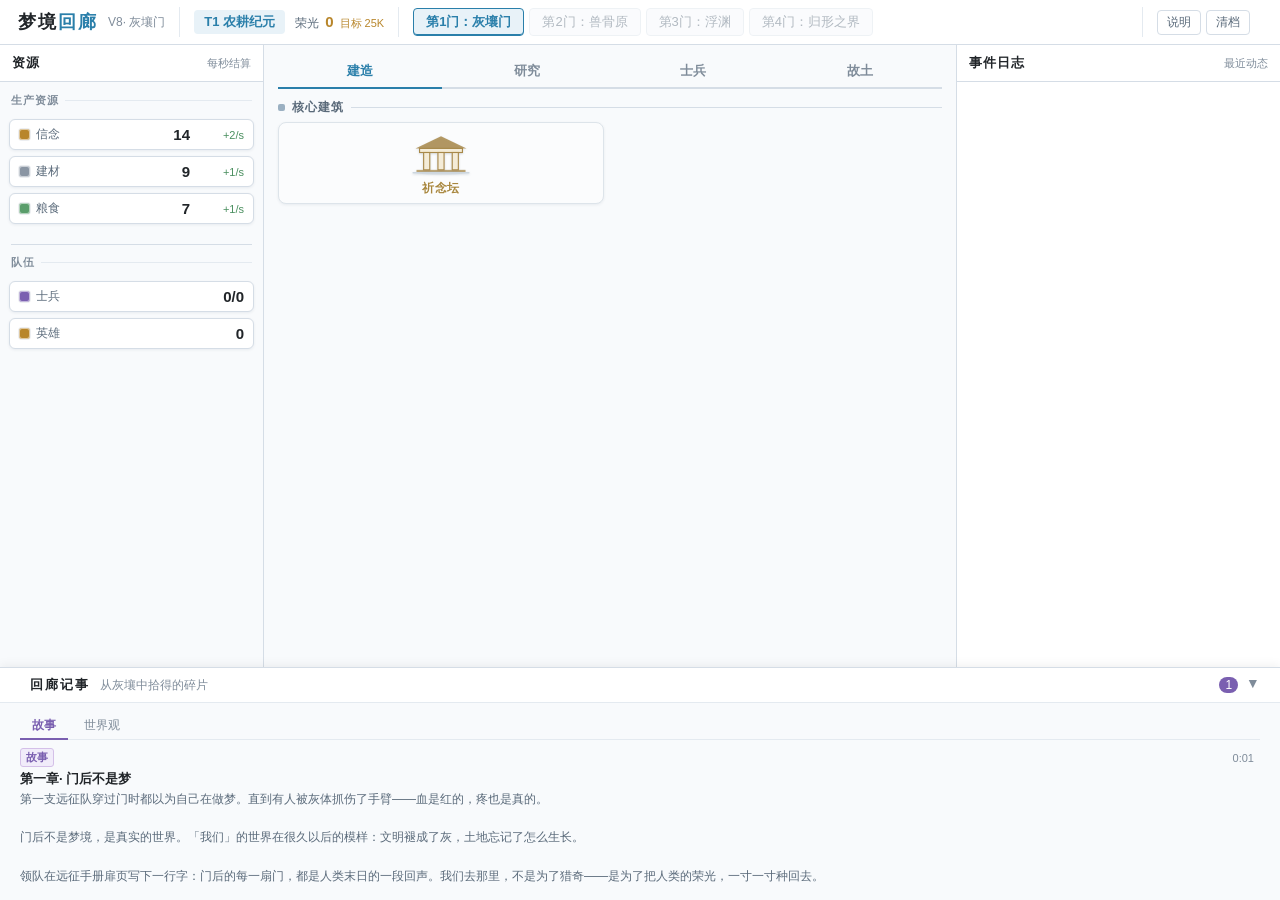
==== commit 824068d8: "sync: V8 build (UI polish + economy audit + hero random) - index.html" ====
--- a/index.html
+++ b/index.html
@@ -141,28 +141,21 @@
 .kind-head::after { content:""; flex:1; height:1px; background:var(--border); }
 .kind-head .dot { width:7px; height:7px; border-radius:2px; flex-shrink:0; }
 .build-grid { display:grid; grid-template-columns:repeat(auto-fill,minmax(276px,1fr)); gap:var(--sp-3); width:100%; }
-/* 建筑卡：小建筑造型——斜屋顶 + 立面剪影 + 铭牌 + 基座（参考 Epoch-Restart） */
-.build-card { --kc:#4d5c6b; background:var(--panel); border:1px solid #e1e5e9; border-radius:4px 4px 8px 8px; overflow:visible; transition:border-color .15s ease,background .15s ease,box-shadow .15s ease; box-shadow:0 1px 3px rgba(0,0,0,0.04), inset 0 0 0 1px rgba(255,255,255,.7); position:relative; min-width:0; padding-top:8px; }
-.build-card:before { content:""; position:absolute; left:0; right:0; top:0; height:8px; background-color:#cfd9e3; background-image:linear-gradient(180deg,rgba(255,255,255,.5),rgba(255,255,255,0)); clip-path:polygon(0 100%,7% 0,93% 0,100% 100%); opacity:.9; }
-.build-card:after { content:""; position:absolute; left:9px; right:9px; bottom:-1px; height:3px; border-radius:3px 3px 0 0; opacity:.75; background:#cfd9e3; }
+/* 建筑卡：只保留中间的框（用户偏好：去掉斜屋顶与底部色带），状态色落在框本身 */
+.build-card { --kc:#4d5c6b; --bc:#dde4ea; --bbg:#fbfcfd; background:var(--bbg); border:1px solid var(--bc); border-radius:8px; overflow:visible; transition:border-color .15s ease,background .15s ease,box-shadow .15s ease,transform .15s ease; box-shadow:var(--shadow); position:relative; min-width:0; padding:0; }
+.build-card:before,.build-card:after { display:none; }
 .build-card.k-basic { --kc:#4f8a68; }
 .build-card.k-func { --kc:#4f7ea3; }
 .build-card.k-core { --kc:#a8873f; }
 .build-card.k-fused { --kc:#7e68a8; }
-.build-card.k-basic:before,.build-card.k-basic:after { background-color:#7fa98c; }
-.build-card.k-func:before,.build-card.k-func:after { background-color:#6a93b5; }
-.build-card.k-core:before,.build-card.k-core:after { background-color:var(--gold); }
-.build-card.k-fused:before,.build-card.k-fused:after { background-color:#9a7fc0; }
-.build-card.glory-card:before { display:none; }
-.build-card.glory-card { padding-top:0; }
 /* 平时只显示建筑本身；详细信息悬停浮出 */
-.bface { display:flex; flex-direction:column; padding:var(--sp-3); min-width:0; }
-.bart { height:72px; border:1px solid #e8edf2; border-radius:5px 5px 2px 2px; background:radial-gradient(ellipse at 50% 28%,#fdfefe 0%,#f2f5f8 78%); box-shadow:inset 0 1px 3px rgba(30,60,90,.06); display:flex; align-items:flex-start; justify-content:center; padding-top:5px; position:relative; overflow:hidden; }
-.bart:after { content:""; position:absolute; left:8px; right:8px; bottom:3px; height:1px; background:#d6dfe7; }
-.bart svg { width:64px; height:47px; display:block; position:relative; z-index:1; transform:translateY(-3px); filter:drop-shadow(0 1px 1px rgba(45,70,95,.18)); }
+.bface { display:flex; flex-direction:column; min-width:0; }
+.bart { height:80px; border:0; border-radius:8px; background:transparent; display:flex; align-items:flex-start; justify-content:center; padding-top:7px; position:relative; overflow:hidden; }
+.bart:after { display:none; }
+.bart svg { width:66px; height:49px; display:block; position:relative; z-index:1; transform:translateY(-2px); filter:drop-shadow(0 1px 1px rgba(45,70,95,.18)); }
 /* 名字落在建筑下方的地基位，不遮挡造型；数量退到角落 */
-.bplate { position:absolute; left:50%; bottom:5px; transform:translateX(-50%); max-width:calc(100% - 20px); background:none; border:0; padding:0; white-space:nowrap; text-align:center; z-index:2; }
-.bart .bname { font-size:11.5px; font-weight:600; letter-spacing:.5px; color:var(--kc); white-space:nowrap; overflow:hidden; text-overflow:ellipsis; text-shadow:0 1px 0 #fff,0 0 3px #fff,0 0 2px #fff; }
+.bplate { position:absolute; left:50%; bottom:6px; transform:translateX(-50%); max-width:calc(100% - 20px); background:none; border:0; padding:0; white-space:nowrap; text-align:center; z-index:2; }
+.bart .bname { font-size:12px; font-weight:600; letter-spacing:.5px; color:var(--kc); white-space:nowrap; overflow:hidden; text-overflow:ellipsis; text-shadow:0 1px 0 #fff,0 0 3px #fff,0 0 2px #fff; }
 .bart .bqty { position:absolute; right:7px; top:5px; font-size:10px; font-weight:bold; color:#6b8494; background:rgba(234,241,246,.9); border:1px solid #d8e3ec; border-radius:4px; padding:0 5px; font-variant-numeric:tabular-nums; z-index:2; }
 .bdetail { display:none; position:absolute; left:-1px; top:calc(100% + 3px); min-width:236px; max-width:290px; background:var(--panel); border:1px solid var(--border); border-radius:6px; box-shadow:0 6px 18px rgba(20,45,75,.18); padding:8px 10px; z-index:40; white-space:normal; }
 .build-card:hover, .build-card:focus-within { z-index:41; }
@@ -171,26 +164,21 @@
 .bd-line { font-size:12px; color:var(--text-secondary); line-height:1.45; margin-top:2px; }
 .bd-line.muted { color:var(--text-muted); font-size:11px; }
 .bd-foot { font-size:11px; color:var(--blue); margin-top:5px; padding-top:4px; border-top:1px solid var(--border-light); }
-.build-card:hover { border-color:#b0c4d8; box-shadow:var(--shadow-hover), inset 0 0 0 1px rgba(255,255,255,.7); }
+.build-card:hover { box-shadow:var(--shadow-hover); }
 .build-card.clickable { cursor:pointer; }
 /* 点击反馈：按下瞬间下压 + 建成闪光 */
 .build-card.clickable:active { transform:translateY(1px) scale(0.985); box-shadow:0 0 0 2px rgba(42,127,170,0.25); }
 @keyframes builtFlash { 0%{ box-shadow:0 0 0 0 rgba(74,143,95,0.55); background:var(--green-light); } 60%{ box-shadow:0 0 0 6px rgba(74,143,95,0); } 100%{ box-shadow:0 0 0 0 rgba(74,143,95,0); } }
 .build-card.flash { animation:builtFlash .6s ease-out; }
-.build-card.wait { border-color:#e1e5e9; background:var(--panel); }
-/* 可建未建=蓝系（点此建造）；已建=绿系；等待=灰白；锁定=虚线 —— 四态一眼可分 */
-.build-card.ready { border-color:#6a9dc4; background:#eaf3fa; }
-.build-card.ready:hover { border-color:#2a7faa; box-shadow:0 4px 14px rgba(42,127,170,.18); }
-.build-card.ready:after { opacity:1; background:#6a9dc4; }
-/* 已建：实心绿边 + 绿底 + 建筑区淡绿，和未建的灰白卡一眼可分 */
-.build-card.built { border-color:#5d9f6f; background:#e6f3ea; box-shadow:0 1px 4px rgba(74,143,95,.13), inset 0 0 0 1px rgba(255,255,255,.7); }
-.build-card.built:hover { border-color:#4a8f5f; box-shadow:0 4px 14px rgba(74,143,95,.2); }
-.build-card.built .bart { background:radial-gradient(ellipse at 50% 28%,#f4fbf6 0%,#e2f0e7 78%); border-color:#cbe3d2; }
-.build-card.built:before { background-image:linear-gradient(180deg,rgba(255,255,255,.5),rgba(255,255,255,0)); opacity:1; }
-.build-card.built:after { opacity:1; height:4px; background:#5d9f6f; }
+/* 三态配色落在框本身：可建未建=蓝；已建=绿；资源不足=灰白；锁定=虚线 */
+.build-card.wait { --bc:#dde4ea; --bbg:#fbfcfd; }
+.build-card.ready { --bc:#93b9d8; --bbg:#eef6fc; }
+.build-card.ready:hover { --bc:#2a7faa; box-shadow:0 4px 14px rgba(42,127,170,.18); }
+.build-card.built { --bc:#79b189; --bbg:#eef8f1; box-shadow:0 1px 4px rgba(74,143,95,.13); }
+.build-card.built:hover { --bc:#4a8f5f; box-shadow:0 4px 14px rgba(74,143,95,.2); }
 .build-card.locked-card { opacity:0.6; border-style:dashed; }
 .build-card.glory-card { border-color:#e3dac6; background:#fffdf8; }
-.build-card.fused-card { border-color:#dfe2ee; }
+.build-card.fused-card { --bc:#cfc9e4; }
 .bbody { padding:7px 10px 8px; }
 .new-tag { font-size:10px; color:#fff; background:var(--blue); border-radius:3px; padding:0 4px; margin-left:3px; }
 .brow { display:flex; align-items:center; gap:5px; min-width:0; }
@@ -310,8 +298,12 @@
 .tile.t-done  { --tile-c:#aab4be; --tile-bg:#f4f6f8; background:#fbfcfd; }
 .tile.t-active{ background:var(--tile-bg); border-color:var(--tile-c); }
 .tile-head { display:flex; align-items:center; gap:5px; min-width:0; }
-.tile-ic { flex:none; width:20px; height:20px; display:inline-flex; align-items:center; justify-content:center; border-radius:4px; background:var(--tile-c); color:#fff; font-size:11px; font-weight:bold; }
+.tile-ic { flex:none; width:20px; height:20px; display:inline-flex; align-items:center; justify-content:center; border-radius:4px; background:linear-gradient(135deg,var(--tile-c) 0%,var(--tile-bg) 130%); box-shadow:inset 0 0 0 1px rgba(255,255,255,.45); position:relative; }
+.tile-ic:after { content:""; width:6px; height:6px; border-radius:50%; background:rgba(255,255,255,.9); box-shadow:0 0 0 1px rgba(0,0,0,.04); }
 .tile-name { font-size:12.5px; font-weight:bold; white-space:nowrap; overflow:hidden; text-overflow:ellipsis; min-width:0; }
+/* 信息点：说明文字悬停显示，平时只留一个小圆点 */
+.info-dot { flex:none; width:14px; height:14px; border-radius:50%; border:1px solid var(--border); background:var(--panel); color:var(--text-muted); font-size:10px; line-height:12px; text-align:center; cursor:help; margin-left:auto; }
+.info-dot:hover { border-color:var(--blue); color:var(--blue); }
 .tile-tag { flex:none; font-size:10px; color:var(--tile-c); background:var(--tile-bg); border-radius:3px; padding:1px 4px; }
 .tile-desc { font-size:11px; color:var(--text-secondary); line-height:1.45; margin-top:5px; min-height:31px; }
 .tile-meta { font-size:10.5px; color:var(--text-muted); margin-top:4px; display:flex; justify-content:space-between; gap:4px; font-variant-numeric:tabular-nums; }
@@ -328,7 +320,12 @@
 #viewResearch .tile { border-radius:3px 7px 7px 3px; padding:6px 10px 6px 12px; }
 #viewResearch .tile:before { top:0; bottom:auto; left:0; right:0; width:auto; height:3px; }
 #viewResearch .tile:after { content:""; position:absolute; left:5px; top:5px; bottom:5px; width:1px; border-left:1px dashed var(--tile-c); opacity:.5; }
-#viewResearch .tile-ic { border-radius:50%; width:18px; height:18px; font-size:10px; }
+#viewResearch .tile-ic { border-radius:50%; width:18px; height:18px; }
+#viewResearch .tile-ic:after { width:5px; height:5px; }
+#viewResearch .tile-ic.rk-up     { --tile-c:#b8862b; --tile-bg:#faf6e8; }
+#viewResearch .tile-ic.rk-fuse   { --tile-c:#8b46b8; --tile-bg:#f6effa; }
+#viewResearch .tile-ic.rk-unlock { --tile-c:#2a7faa; --tile-bg:#e8f2f8; }
+#viewResearch .tile-ic.rk-prod   { --tile-c:#4a8f5f; --tile-bg:#eaf5ea; }
 #viewResearch .tile-head { min-height:18px; }
 #viewResearch .tile-desc { min-height:0; margin-top:2px; line-height:1.35; font-size:10.5px; display:-webkit-box; -webkit-line-clamp:2; -webkit-box-orient:vertical; overflow:hidden; }
 #viewResearch .tile-meta { margin-top:2px; }
@@ -350,7 +347,8 @@
 .hero-banner:after { content:""; position:absolute; right:9px; top:-3px; width:11px; height:11px; border:2px solid var(--hc); background:var(--panel); border-radius:50%; }
 .hero-body { padding:8px 11px 10px; }
 .hero-top { display:flex; align-items:center; gap:8px; min-width:0; }
-.hero-sigil { flex:none; width:34px; height:34px; border-radius:50%; background:var(--hc-bg); border:2px solid var(--hc); color:var(--hc); font-size:16px; font-weight:bold; display:flex; align-items:center; justify-content:center; box-shadow:inset 0 0 0 2px #fff; }
+.hero-sigil { flex:none; width:34px; height:34px; border-radius:50%; background:radial-gradient(circle at 38% 32%,var(--hc-bg),var(--hc)); border:2px solid var(--hc); display:flex; align-items:center; justify-content:center; box-shadow:inset 0 0 0 2px #fff; position:relative; }
+.hero-sigil:after { content:""; width:10px; height:10px; border-radius:50%; background:rgba(255,255,255,.9); box-shadow:0 0 0 2px rgba(255,255,255,.35); }
 .hero-id { flex:1; min-width:0; }
 .hero-name,.hero-sub { display:block; white-space:nowrap; overflow:hidden; text-overflow:ellipsis; }
 .hero-name { font-size:14px; font-weight:bold; }
@@ -541,7 +539,7 @@
 
 // ---------- 兵种定义 ----------
 const UNITS = {
-  shield:{ n:"持盾者",power:8,cost:{belief:15,food:8},era:1,desc:"基础防御，灰体怕光"},spear:{ n:"长矛手",power:15,cost:{belief:35,food:20},era:1,desc:"中程输出，第一支灰铁矛"},pioneer:{ n:"垦荒者",power:25,cost:{belief:60,food:40,seed:10},era:1,desc:"农战特攻：出征战力+50%/人·驻地粮产+10%"},guardian:{ n:"炉火卫士",power:60,cost:{belief:150,food:100,iron:20},era:2,desc:"全队光环：全军战力+15%/人",aura:0.15 },rifle:{ n:"灰铁步枪手",power:60,cost:{belief:120,food:80,steel:30,ammo:10},era:2,ammoUse:1,desc:"T2 火器代差，消耗弹药"},armor:{ n:"曙光动力甲",power:150,cost:{belief:300,food:200,steel:100,chip:20},era:3,ammoUse:2,powerUse:1,desc:"T3 动力装甲，耗电维护，需火控计算机"},hengwei:{ n:"恒昼卫",power:300,cost:{belief:600,food:400,glassF:15,chip:10},era:4,desc:"融合兵种：光环免疫褪色，全军战力+10%/人",aura:0.10 },mortar:{ n:"共鸣炮兵",power:400,cost:{belief:800,food:500,superF:10,magnet:20},era:4,powerUse:4,desc:"T4 融合重炮：一炮清屏式群伤，0.3电/s"},
+  shield:{ n:"持盾者",power:8,cost:{belief:15,food:8},era:1,desc:"基础防御，灰体怕光"},spear:{ n:"长矛手",power:15,cost:{belief:35,food:20},era:1,desc:"中程输出，第一支灰铁矛"},pioneer:{ n:"垦荒者",power:25,cost:{belief:60,food:40,seed:10},era:1,desc:"农战特攻：出征战力+50%/人·驻地粮产+10%"},guardian:{ n:"炉火卫士",power:60,cost:{belief:150,food:100,iron:20},era:2,desc:"全队光环：全军战力+15%/人",aura:0.15 },rifle:{ n:"灰铁步枪手",power:60,cost:{belief:120,food:80,steel:30,ammo:10},era:2,ammoUse:1,desc:"T2 火器代差，消耗弹药"},armor:{ n:"曙光动力甲",power:150,cost:{belief:300,food:200,steel:100,chip:20},era:3,ammoUse:2,powerUse:1,desc:"T3 动力装甲，耗电维护，需火控计算机"},hengwei:{ n:"恒昼卫",power:300,cost:{belief:600,food:400,glassF:15,chip:10},era:4,desc:"融合兵种：光环免疫褪色，全军战力+10%/人",aura:0.10 },mortar:{ n:"共鸣炮兵",power:400,cost:{belief:800,food:500,superF:10,magnet:20},era:4,powerUse:4,desc:"T4 融合重炮：一炮清屏式群伤，耗电4/s"},
   hound:{ n:"灰犬驯手",power:12,cost:{belief:40,food:25},era:1,desc:"巡逻特攻：巡逻战力 +20%/人",patrolAura:0.20 },
   sapper:{ n:"破障工兵",power:45,cost:{belief:160,food:100,iron:15},era:2,desc:"攻坚手：出征战力 +12%/人，无视弹药",assaultAura:0.12 },
   medic:{ n:"战地医师",power:30,cost:{belief:200,food:140,chem:10},era:3,desc:"全队疗伤 +25%/人",healAura:0.25 },
@@ -632,7 +630,7 @@
 // ---------- 研究定义（26 项） ----------
 // era:纪元 / pre:前置 / t:秒 / cost:{belief,food} / fx:效果键
 const RESEARCH = [
-  { id:"firework",era:1,n:"炉火管理学",t:90,cost:{belief:50,food:30},pre:[],d:"信念产出 +10%"},{ id:"agri",era:1,n:"基础农学",t:120,cost:{belief:60,food:40},pre:[],d:"田垄产量 +15%"},{ id:"sentryry",era:1,n:"哨戒术",t:120,cost:{belief:60,food:30},pre:[],d:"武装哨所造价 -20%· 解锁了望台"},{ id:"metall",era:2,n:"冶金学",t:300,cost:{belief:150,food:80},pre:[],d:"熔炉可建· 开启冶金线"},{ id:"rifling",era:2,n:"膛线工艺",t:480,cost:{belief:200,food:100},pre:["metall"],d:"解锁铸兵坊与灰铁步枪手"},{ id:"forging",era:2,n:"灰铁锻造学",t:600,cost:{belief:220,food:110},pre:["metall"],d:"熔炉（钢铁）产率 +25%"},{ id:"logi",era:2,n:"后勤体系学",t:480,cost:{belief:180,food:120},pre:["agri"],d:"全军粮耗 -10%"},{ id:"niter",era:2,n:"硝化化学",t:360,cost:{belief:200,food:90},pre:["metall"],d:"解锁硝化车间· 步枪战力 +15%（弹药配属）"},{ id:"elec",era:3,n:"电气工程学",t:600,cost:{belief:300,food:150},pre:[],d:"解锁火电厂"},{ id:"gridt",era:3,n:"电网架构学",t:900,cost:{belief:350,food:160},pre:["elec"],d:"解锁电网"},{ id:"arcsmelt",era:3,n:"电弧冶炼学",t:1080,cost:{belief:400,food:180},pre:["gridt"],d:"解锁电弧冶炼厂"},{ id:"lighteng",era:3,n:"灯火工程学",t:1200,cost:{belief:420,food:200},pre:["elec"],d:"灯火复明：全资源产出 +10%"},{ id:"silicate",era:3,n:"硅酸盐学",t:600,cost:{belief:300,food:140},pre:[],d:"解锁水泥窑· 工事使驻防阵亡率 -20%"},{ id:"polymer",era:3,n:"聚合化学",t:720,cost:{belief:350,food:150},pre:[],d:"解锁聚合厂· 硝化车间升级无烟火药 +50%"},{ id:"opticsE",era:3,n:"光学工程学",t:900,cost:{belief:380,food:160},pre:["polymer"],d:"解锁精密光学所"},{ id:"semi",era:3,n:"半导体学",t:900,cost:{belief:420,food:180},pre:[],d:"解锁半导体厂"},{ id:"firectrl",era:3,n:"火控计算机",t:1200,cost:{belief:480,food:200},pre:["semi"],d:"动力甲战力 +15%· 自动化农场前置"},{ id:"magnetE",era:4,n:"稀土冶金学",t:720,cost:{belief:500,food:250},pre:["arcsmelt"],d:"解锁稀土精炼厂"},{ id:"storage",era:4,n:"储能工程",t:900,cost:{belief:520,food:260},pre:["semi"],d:"解锁储能站"},{ id:"supercon",era:4,n:"超导理论",t:1800,cost:{belief:700,food:320},pre:["magnetE"],d:"解锁能量融合车间"},{ id:"fade",era:4,n:"褪色逆转学",t:2700,cost:{belief:800,food:400,relics:50,crystal:100},pre:["lighteng"],d:"解锁光学融合车间与恒昼灯塔（褪色逆转链）"},{ id:"sync",era:4,n:"灰体同调学",t:2700,cost:{belief:800,food:400,tissue:30},pre:["lighteng"],d:"解锁生物融合车间与停滞仓（灰体同调链）"},{ id:"reson",era:4,n:"壤晶共鸣学",t:2700,cost:{belief:800,food:400,crystal:150},pre:["supercon"],d:"解锁共鸣塔与共鸣炮兵（壤晶共鸣链）"},{ id:"fission",era:5,n:"裂变理论",t:3600,cost:{belief:1200,food:600},pre:["anyFusion"],d:"解锁核反应堆"},{ id:"matrix",era:5,n:"荣光矩阵学",t:5400,cost:{belief:1600,food:800},pre:["fission"],d:"解锁荣光矩阵· 荣光值获取 ×1.5"},{ id:"gatem",era:5,n:"门力学",t:7200,cost:{belief:2000,food:1000},pre:["matrix"],d:"换门荣光阈值 -20%"},
+  { id:"firework",era:1,n:"炉火管理学",t:90,cost:{belief:50,food:30},pre:[],d:"信念产出 +10%"},{ id:"agri",era:1,n:"基础农学",t:120,cost:{belief:60,food:40},pre:[],d:"田垄产量 +15%"},{ id:"sentryry",era:1,n:"哨戒术",t:120,cost:{belief:60,food:30},pre:[],d:"武装哨所造价 -20%· 解锁了望台"},{ id:"metall",era:2,n:"冶金学",t:300,cost:{belief:150,food:80},pre:[],d:"熔炉可建· 开启冶金线"},{ id:"rifling",era:2,n:"膛线工艺",t:480,cost:{belief:200,food:100},pre:["metall"],d:"解锁铸兵坊与灰铁步枪手"},{ id:"forging",era:2,n:"灰铁锻造学",t:600,cost:{belief:220,food:110},pre:["metall"],d:"熔炉（钢铁）产率 +25%"},{ id:"logi",era:2,n:"后勤体系学",t:480,cost:{belief:180,food:120},pre:["agri"],d:"信念维护开销 -10%"},{ id:"niter",era:2,n:"硝化化学",t:360,cost:{belief:200,food:90},pre:["metall"],d:"解锁硝化车间· 步枪战力 +15%（弹药配属）"},{ id:"elec",era:3,n:"电气工程学",t:600,cost:{belief:300,food:150},pre:[],d:"解锁火电厂"},{ id:"gridt",era:3,n:"电网架构学",t:900,cost:{belief:350,food:160},pre:["elec"],d:"解锁电网"},{ id:"arcsmelt",era:3,n:"电弧冶炼学",t:1080,cost:{belief:400,food:180},pre:["gridt"],d:"解锁电弧冶炼厂"},{ id:"lighteng",era:3,n:"灯火工程学",t:1200,cost:{belief:420,food:200},pre:["elec"],d:"灯火复明：全资源产出 +10%"},{ id:"silicate",era:3,n:"硅酸盐学",t:600,cost:{belief:300,food:140},pre:[],d:"解锁水泥窑· 工事使驻防阵亡率 -20%"},{ id:"polymer",era:3,n:"聚合化学",t:720,cost:{belief:350,food:150},pre:[],d:"解锁聚合厂· 硝化车间升级无烟火药 +50%"},{ id:"opticsE",era:3,n:"光学工程学",t:900,cost:{belief:380,food:160},pre:["polymer"],d:"解锁精密光学所"},{ id:"semi",era:3,n:"半导体学",t:900,cost:{belief:420,food:180},pre:[],d:"解锁半导体厂"},{ id:"firectrl",era:3,n:"火控计算机",t:1200,cost:{belief:480,food:200},pre:["semi"],d:"动力甲战力 +15%· 自动化农场前置"},{ id:"magnetE",era:4,n:"稀土冶金学",t:720,cost:{belief:500,food:250},pre:["arcsmelt"],d:"解锁稀土精炼厂"},{ id:"storage",era:4,n:"储能工程",t:900,cost:{belief:520,food:260},pre:["semi"],d:"解锁储能站"},{ id:"supercon",era:4,n:"超导理论",t:1800,cost:{belief:700,food:320},pre:["magnetE"],d:"解锁能量融合车间"},{ id:"fade",era:4,n:"褪色逆转学",t:2700,cost:{belief:800,food:400,relics:50,crystal:100},pre:["lighteng"],d:"解锁光学融合车间与恒昼灯塔（褪色逆转链）"},{ id:"sync",era:4,n:"灰体同调学",t:2700,cost:{belief:800,food:400,tissue:30},pre:["lighteng"],d:"解锁生物融合车间与停滞仓（灰体同调链）"},{ id:"reson",era:4,n:"壤晶共鸣学",t:2700,cost:{belief:800,food:400,crystal:150},pre:["supercon"],d:"解锁共鸣塔与共鸣炮兵（壤晶共鸣链）"},{ id:"fission",era:5,n:"裂变理论",t:3600,cost:{belief:1200,food:600},pre:["anyFusion"],d:"解锁核反应堆"},{ id:"matrix",era:5,n:"荣光矩阵学",t:5400,cost:{belief:1600,food:800},pre:["fission"],d:"解锁荣光矩阵· 荣光值获取 ×1.5"},{ id:"gatem",era:5,n:"门力学",t:7200,cost:{belief:2000,food:1000},pre:["matrix"],d:"换门荣光阈值 -20%"},
   // ===== 建筑升级研究：研究完成即把对应建筑提升到指定等级（全局生效，含后续新建） =====
   { id:"up_tent3",era:1,n:"编制扩容",t:180,cost:{belief:70,food:40},pre:[],up:{b:"tent",lv:3},d:"帐篷营地 → 加固营地 · 营地扩建"},
   { id:"up_field3",era:1,n:"轮作制",t:180,cost:{belief:70,food:40},pre:["agri"],up:{b:"field",lv:3},d:"田垄采集点 → 轮作田垄 · 产量 +25%"},
@@ -675,10 +673,10 @@
 const BUILDINGS = [
   // ===== T1 农耕纪元 =====
   { id:"altar",era:1,kind:"core",n:"祈念坛",i:"坛",effect:"信念 +3/s",cost:{belief:20,build:15},prod:null,glory:20,onBuilt:"altar",lore:{tag:"lore",t:"祈念坛点燃",x:"坛火点燃的那一刻，灰壤的风突然变了方向。火光是金色的。\n\n坛边有人低声说了句：「值了。」"} },{ id:"tent",era:1,kind:"basic",n:"帐篷营地",i:"营",effect:"营地核心· 每座容纳10士兵，决定士兵招募上限",cost:{belief:10,build:15,food:10},glory:15,lv3:"营地扩建：新兵招募品质提升",lv5:"军事学院：新兵招募即 Lv2",lore:{tag:"build",t:"帐篷营地",x:"灰壤没有真正的黑夜。帐篷区外围的灰体数量增加了，它们不靠近，只是站在边缘。"} },{ id:"field",era:1,kind:"basic",n:"田垄采集点",i:"田",effect:"粮食 +2/s· 种核 +1/s",cost:{belief:20,build:15},prod:{food:2,seed:1},glory:10,lv3:"轮作制：产量再 +25%",lv5:"自动化农场：粮产 ×3（需火控计算机）",lore:{tag:"build",t:"田垄采集点",x:"第一块田翻好的时候，土是温的。田垄边上有一具灰体，蹲姿，面朝田地方向。"} },{ id:"quarry",era:1,kind:"basic",n:"碎石场",i:"矿",effect:"建材 +2/s",cost:{belief:15,build:10},prod:{build:2},glory:10,lv3:"破碎工艺：产量 +25%",lv5:"电弧料场：产量 ×2（需电气纪元）",lore:{tag:"build",t:"碎石场",x:"碎石场选在一处旧城墙遗址旁边。墙基里翻出一块刻了字的砖：「此处为第七区边界，立碑为证。」"} },{ id:"sentry",era:1,kind:"func",n:"武装哨所",i:"哨",effect:"解锁持盾者· 每座全军战力 +3%",cost:{belief:30,build:30,food:15},unlockU:["shield"],glory:25,lv3:"巡逻半径 +1：巡逻战力 +10%",lv5:"碉堡化：阵亡概率减半",onBuilt:"unlockU",lore:{tag:"lore",t:"武装哨所",x:"哨所立起来的第一天，持盾者小队在顶上挂了一盏灯。灰体怕光。"} },{ id:"spearwk",era:1,kind:"func",n:"矛刃维护所",i:"矛",effect:"解锁长矛手· 每座全军战力 +3%",cost:{belief:60,build:40,food:30},unlockU:["spear"],glory:25,onBuilt:"unlockU",lore:{tag:"lore",t:"矛刃维护所",x:"第一支长矛从灰铁里锻出来，矛刃上有一道纹路，像血管。"} },{ id:"watchtw",era:1,kind:"func",n:"了望台",i:"望",effect:"巡逻战力 +8%/座· 遇敌预警 +15s",cost:{belief:30,build:25},req:{res:"sentryry"},glory:10 },// ===== T2 铁工纪元 =====
-  { id:"academy",era:1,kind:"core",n:"研究院",i:"院",effect:"解锁科技研究（铁工纪元核心）",cost:{belief:120,build:80,iron:30},glory:60,onBuilt:"era2",lore:{tag:"lore",t:"研究院",x:"领队把现代社会带来的教科书搬进帐篷：「我们缺的不是知识，是把知识重新变成东西的产线。」"} },{ id:"ironmine",era:1,kind:"basic",n:"灰铁矿场",i:"铁",effect:"灰铁 +1/s（需收复河湾平地）",cost:{belief:60,build:50},prod:{iron:1},req:{land:3},glory:15 },{ id:"furnace",era:2,kind:"basic",n:"熔炉",i:"熔",effect:"灰铁2/s+建材3/s → 钢铁3/s",cost:{belief:80,build:60,iron:25},conv:{in:{iron:2,build:4},out:{steel:4}},req:{res:"metall"},glory:20,lv3:"合金配比：钢铁产率 +30%",lv5:"连铸产线：电弧冶炼厂产能 ×2"},{ id:"nitersh",era:2,kind:"basic",n:"硝化车间",i:"硝",effect:"建材2/s+灰铁1/s → 弹药2/s",cost:{belief:90,build:55,iron:20},conv:{in:{build:2,iron:1},out:{ammo:2}},req:{res:"niter"},glory:15,lv5:"无烟火药（聚合化学后自动升级）：产率 +50%"},{ id:"foundry",era:2,kind:"func",n:"铸兵坊",i:"铸",effect:"解锁灰铁步枪手· 弹药配属",cost:{belief:100,steel:40},unlockU:["rifle"],req:{res:"rifling"},glory:25,onBuilt:"unlockU"},{ id:"barracks",era:2,kind:"basic",n:"营房",i:"房",effect:"疗伤位 +2· 老兵编制入口",cost:{belief:70,build:55,steel:30},glory:20,lv3:"医疗扩容：疗伤位 +2",lv5:"军医院：疗伤速度 ×2"},{ id:"depot",era:2,kind:"func",n:"货运栈",i:"运",effect:"离线收益效率 +10%/座",cost:{belief:60,build:45},glory:15 },// ===== T3 电气纪元 =====
+  { id:"academy",era:1,kind:"core",n:"研究院",i:"院",effect:"解锁科技研究（铁工纪元核心）",cost:{belief:120,build:80,iron:30},glory:60,onBuilt:"era2",lore:{tag:"lore",t:"研究院",x:"领队把现代社会带来的教科书搬进帐篷：「我们缺的不是知识，是把知识重新变成东西的产线。」"} },{ id:"ironmine",era:1,kind:"basic",n:"灰铁矿场",i:"铁",effect:"灰铁 +1/s（需收复河湾平地）",cost:{belief:60,build:50},prod:{iron:1},req:{land:3},glory:15 },{ id:"furnace",era:2,kind:"basic",n:"熔炉",i:"熔",effect:"灰铁2/s+建材4/s → 钢铁4/s",cost:{belief:80,build:60,iron:25},conv:{in:{iron:2,build:4},out:{steel:4}},req:{res:"metall"},glory:20,lv3:"合金配比：钢铁产率 +30%",lv5:"连铸产线：电弧冶炼厂产能 ×2"},{ id:"nitersh",era:2,kind:"basic",n:"硝化车间",i:"硝",effect:"建材2/s+灰铁1/s → 弹药2/s",cost:{belief:90,build:55,iron:20},conv:{in:{build:2,iron:1},out:{ammo:2}},req:{res:"niter"},glory:15,lv5:"无烟火药（聚合化学后自动升级）：产率 +50%"},{ id:"foundry",era:2,kind:"func",n:"铸兵坊",i:"铸",effect:"解锁灰铁步枪手· 弹药配属",cost:{belief:100,steel:40},unlockU:["rifle"],req:{res:"rifling"},glory:25,onBuilt:"unlockU"},{ id:"barracks",era:2,kind:"basic",n:"营房",i:"房",effect:"疗伤位 +2· 老兵编制入口",cost:{belief:70,build:55,steel:30},glory:20,lv3:"医疗扩容：疗伤位 +2",lv5:"军医院：疗伤速度 ×2"},{ id:"depot",era:2,kind:"func",n:"货运栈",i:"运",effect:"离线收益效率 +10%/座",cost:{belief:60,build:45},glory:15 },// ===== T3 电气纪元 =====
   { id:"coalplant",era:3,kind:"basic",n:"火电厂",i:"电",effect:"钢铁1/s → 电力 +6/s",cost:{belief:150,steel:60},conv:{in:{steel:1},out:{power:6}},req:{res:"elec"},glory:25 },{ id:"grid",era:3,kind:"core",n:"电网",i:"网",effect:"唯一· 电力统一调度· 解锁全部耗电建筑",cost:{belief:200,steel:100},req:{res:"gridt"},glory:40,onBuilt:"gridOn",lore:{tag:"lore",t:"电网贯通",x:"合闸那一刻，整片营地的灯同时亮了。灰体在光边缘停住——它们很久没见过这么大的亮。"} },{ id:"arcsm",era:3,kind:"basic",n:"电弧冶炼厂",i:"冶",effect:"钢铁2/s+电2/s → 合金钢3/s",cost:{belief:180,steel:80,power:20},conv:{in:{steel:2,power:2},out:{alloy:3}},req:{res:"arcsmelt"},glory:25,lv5:"与熔炉连铸联动：产能 ×2"},{ id:"chemp",era:3,kind:"basic",n:"化工联合体",i:"工",effect:"建材4/s+粮食2/s → 化工原料3/s",cost:{belief:160,build:90,steel:50},conv:{in:{build:4,food:2},out:{chem:3}},glory:25 },{ id:"cement",era:3,kind:"basic",n:"水泥窑",i:"泥",effect:"建材4/s+灰铁1/s → 混凝土3/s",cost:{belief:130,build:80,steel:40},conv:{in:{build:4,iron:1},out:{concrete:3}},req:{res:"silicate"},glory:15 },{ id:"polym",era:3,kind:"basic",n:"聚合厂",i:"聚",effect:"化工2/s+电1/s → 塑料2/s",cost:{belief:170,chem:50,power:20},conv:{in:{chem:2,power:1},out:{plastic:2}},req:{res:"polymer"},glory:20 },{ id:"opticsp",era:3,kind:"basic",n:"精密光学所",i:"光",effect:"塑料1/s+化工1/s → 光学玻璃1/s",cost:{belief:180,plastic:40,power:25},conv:{in:{plastic:1,chem:1},out:{optics:1}},req:{res:"opticsE"},glory:20 },{ id:"carbonp",era:3,kind:"basic",n:"碳纤维厂",i:"碳",effect:"化工2/s+电1/s → 碳纤维2/s",cost:{belief:200,chem:60,power:30},conv:{in:{chem:2,power:1},out:{carbon:2}},glory:25 },{ id:"semic",era:3,kind:"basic",n:"半导体厂",i:"芯",effect:"塑料1/s+建材1/s+电2/s → 芯片1/s",cost:{belief:220,carbon:30,power:40},conv:{in:{plastic:1,build:1,power:2},out:{chip:1}},req:{res:"semi"},glory:30 },{ id:"radio",era:3,kind:"func",n:"无线电哨",i:"讯",effect:"巡逻战力 +15%/座· 预警 +30s",cost:{belief:140,steel:60},glory:20 },// ===== T4 融合纪元 =====
   { id:"facademy",era:3,kind:"core",n:"融合研究院",i:"融",effect:"唯一· 解锁三条融合链异界科技研究（融合纪元核心）",cost:{belief:400,alloy:80,carbon:50},glory:60,onBuilt:"era4check",lore:{tag:"lore",t:"融合研究院",x:"第一堂课领队只写了一行板书：「现实工程学 × 灰壤法则 = 两个世界都没有的东西。」"} },{ id:"magnetp",era:4,kind:"basic",n:"稀土精炼厂",i:"磁",effect:"灰铁2/s+电2/s → 稀土磁体1/s（腹地×2）",cost:{belief:280,alloy:60,power:40},conv:{in:{iron:2,power:2},out:{magnet:1}},req:{res:"magnetE"},glory:25 },{ id:"optfuse",era:4,kind:"fused",n:"光学融合车间",i:"恒",effect:"光学玻璃1/s+壤晶1/s → 恒昼光学玻璃1/s",cost:{belief:350,optics:60,power:40},conv:{in:{optics:1,crystal:1},out:{glassF:1}},req:{res:"fade"},glory:30 },{ id:"biofuse",era:4,kind:"fused",n:"生物融合车间",i:"同",effect:"塑料1/s+灰体组织1/s → 同调聚合物1/s",cost:{belief:300,plastic:50,power:30},conv:{in:{plastic:1,tissue:1},out:{polyF:1}},req:{res:"sync"},glory:30 },{ id:"engfuse",era:4,kind:"fused",n:"能量融合车间",i:"鸣",effect:"稀土磁体1/s+壤晶1/s+电4/s → 共鸣超导体1/s",cost:{belief:400,magnet:40,power:50},conv:{in:{magnet:1,crystal:1,power:4},out:{superF:1}},req:{res:"supercon"},glory:30 },{ id:"lighth",era:4,kind:"fused",n:"恒昼灯塔",i:"塔",effect:"全资源产出 +15%/座 · 运转耗电2/s",cost:{belief:600,glassF:40,power:100},glory:50 },{ id:"stasis",era:4,kind:"fused",n:"停滞仓",i:"滞",effect:"疗伤速度 ×1.5/座· 离线效率 +10%/座",cost:{belief:400,polyF:30,relics:30},glory:40 },{ id:"resotw",era:4,kind:"fused",n:"共鸣塔",i:"振",effect:"信念产出 +50%/座· 与祈念坛叠加",cost:{belief:500,superF:30,crystal:80},glory:40 },{ id:"warmill",era:4,kind:"func",n:"恒昼兵工厂",i:"兵",effect:"解锁曙光动力甲· 恒昼卫与共鸣炮兵的装备线",cost:{belief:300,carbon:40,chip:20},glory:40 },{ id:"battery",era:4,kind:"func",n:"储能站",i:"储",effect:"电力产率 +15%/座",cost:{belief:260,chip:30,alloy:50},req:{res:"storage"},glory:20 },// ===== T5 核能纪元 =====
-  { id:"reactor",era:5,kind:"basic",n:"核反应堆",i:"核",effect:"壤晶1/s → 核燃料1/s· 电力 +36/s",cost:{belief:600,alloy:150,magnet:60},conv:{in:{crystal:1},out:{nuclear:1,power:36}},req:{res:"fission"},glory:60 },{ id:"fuelfab",era:5,kind:"func",n:"燃料棒车间",i:"燃",effect:"核燃料产率 ×2",cost:{belief:400,alloy:100,chip:30},glory:30 },{ id:"gmatrix",era:5,kind:"core",n:"荣光矩阵",i:"矩阵",effect:"唯一· 荣光值获取 ×1.5· 信念 +6/s",cost:{belief:800,magnet:60,chip:30,nuclear:20},req:{res:"matrix"},glory:100,onBuilt:"matrixOn",lore:{tag:"glory",t:"荣光矩阵",x:"矩阵亮起的那一刻，荣光值像潮水一样涨。守夜人说，大地的心跳声变清晰了——它记得我们。"} },{ id:"gatehub",era:5,kind:"core",n:"门廊枢纽",i:"门",effect:"唯一· 换门远征集结（推门的必要设施）",cost:{belief:1000,alloy:100,magnet:60,nuclear:50},glory:80,onBuilt:"hubOn"},{ id:"beacon",era:5,kind:"core",n:"灰壤之芽·信标",i:"标",effect:"核心唯一· 粮食产量+15%· 荣光+20000· 建成后+6荣光/s",cost:{belief:3000,build:2500,steel:500,crystal:50},glory:200,req:{land:5},hidden:true,onBuilt:"beaconOn"}
+  { id:"reactor",era:5,kind:"basic",n:"核反应堆",i:"核",effect:"壤晶1/s → 核燃料1/s· 电力 +36/s",cost:{belief:600,alloy:150,magnet:60},conv:{in:{crystal:1},out:{nuclear:1,power:36}},req:{res:"fission"},glory:60 },{ id:"fuelfab",era:5,kind:"func",n:"燃料棒车间",i:"燃",effect:"核燃料产率 ×2",cost:{belief:400,alloy:100,chip:30},glory:30 },{ id:"gmatrix",era:5,kind:"core",n:"荣光矩阵",i:"矩阵",effect:"唯一· 荣光值获取 ×1.5· 信念 +6/s",cost:{belief:800,magnet:60,chip:30,nuclear:20},req:{res:"matrix"},glory:100,onBuilt:"matrixOn",lore:{tag:"glory",t:"荣光矩阵",x:"矩阵亮起的那一刻，荣光值像潮水一样涨。守夜人说，大地的心跳声变清晰了——它记得我们。"} },{ id:"gatehub",era:5,kind:"core",n:"门廊枢纽",i:"门",effect:"唯一· 换门远征集结（推门的必要设施）",cost:{belief:1000,alloy:100,magnet:60,nuclear:50},glory:80,onBuilt:"hubOn"},{ id:"beacon",era:5,kind:"core",n:"灰壤之芽·信标",i:"标",effect:"核心唯一· 粮食产量+15%· 荣光+200· 建成后+6荣光/s",cost:{belief:3000,build:2500,steel:500,crystal:50},glory:200,req:{land:5},hidden:true,onBuilt:"beaconOn"}
 ];
 
 // 建筑升级后不再显示 Lv，而是换成新的名字（研究触发升级）
@@ -987,11 +985,18 @@
 function canAfford(cost){ return cheatOn() || Object.entries(cost).every(([k,v])=>(G.res[k]||0)>=v*S); }
 function payCost(cost){ if(cheatOn()) return; Object.entries(cost).forEach(([k,v])=>{ G.res[k]-=v*S; }); }
 
-// 英雄战力 = 基础 ×等级 ×血量 + 8 件装备加成
+// 兵种专属研究加成（硝化化学/火控计算机）
+function typeBattleMul(type){
+  let m = 1;
+  if(type==="rifle" && hasRes("niter")) m *= 1.15;     // 硝化化学：灰铁步枪手战力 +15%
+  if(type==="armor" && hasRes("firectrl")) m *= 1.15;  // 火控计算机：曙光动力甲战力 +15%
+  return m;
+}
+// 英雄战力 = 基础 ×等级 ×血量 ×兵种加成 + 8 件装备加成
 function soldierPower(s) {
   if(cheatOn()) return 1e9;
   const u = UNITS[s.type];
-  let p = u.power * (1 + 0.35*(s.lv-1));
+  let p = u.power * (1 + 0.35*(s.lv-1)) * (s.talent||1) * typeBattleMul(s.type);
   if(s.hp < 100) p *= (0.4 + 0.6*s.hp/100);
   if(u.powerUse && !(G.res.power > u.powerUse*3*S)) p *= 0.5; // 缺电减半
   p += heroGearPower(s);
@@ -1009,7 +1014,7 @@
 function troopArmyPower(){
   if(cheatOn()) return 1e9;
   let p=0;
-  Object.entries(G.troops||{}).forEach(([t,n])=>{ const u=UNITS[t]; if(u) p+=u.power*n; });
+  Object.entries(G.troops||{}).forEach(([t,n])=>{ const u=UNITS[t]; if(u) p+=u.power*n*typeBattleMul(t); });
   return p;
 }
 // 普通士兵战死：按比率从各兵种扣减，记荣誉墙
@@ -1065,6 +1070,7 @@
   RES_ORDER.forEach(k=>rate[k]=0);
   const B = G.B;
   const lvMul = id => Math.pow(1.6,(B[id]?B[id].lv:1)-1);
+  const batteryMul = 1 + 0.15*(B.battery?B.battery.count:0); // 储能站：电力产率 +15%/座
   const liberated = G.lands.filter(l=>l.liberated);
   // 自然采集兜底：永不完全断供（信念在下方统一计算）
   rate.food += 1; rate.build += 1;
@@ -1076,7 +1082,8 @@
   if(hasRes("firework")) belief *= 1.1;
   // 维护消耗：士兵、英雄、每座建筑都要信念供养（军队越大、营地越多，开销越高）
   const builtAll = BUILDINGS.reduce((s,b)=>s+(B[b.id]?B[b.id].count:0),0);
-  const upkeep = 0.5*troopCount() + 2*G.soldiers.length + 0.3*builtAll;
+  let upkeep = 0.5*troopCount() + 2*G.soldiers.length + 0.3*builtAll;
+  if(hasRes("logi")) upkeep *= 0.9; // 后勤体系学：维护开销 -10%
   rate.belief += Math.max(1, Math.round(belief - upkeep));
 
   // 直接产出
@@ -1117,17 +1124,22 @@
       if(b.req && b.req.res && !hasRes(b.req.res)) return;
       if((b.conv.in.power) && !G.gridOn) return; // 耗电建筑需电网
       const n = B[b.id].count,lv = lvMul(b.id);
-      let mul = 1;
-      if(b.id==="furnace"){ if(hasRes("forging")) mul*=1.25; if(B.furnace.lv>=3) mul*=1.3; }
-      if(b.id==="nitersh"&& hasRes("polymer")) mul*=1.5;
-      if(b.id==="arcsm"&& B.furnace && B.furnace.lv>=5) mul*=2;
-      if(b.id==="arcsm"&& B.arcsm.lv>=5) mul*=2;
-      if(b.id==="magnetp"&& G.lands[4] && G.lands[4].liberated) mul*=2;
-      if(b.id==="reactor"&& B.fuelfab && B.fuelfab.count>0) mul*=2;
+      // 产率/产能加成只放大产出，不放大消耗（消耗恒为基础值，符合"产率+X%"语义，避免稀缺原料被连带翻倍而锁死）
+      let outMul = 1;
+      if(b.id==="furnace"){ if(hasRes("forging")) outMul*=1.25; if(B.furnace.lv>=3) outMul*=1.3; }
+      if(b.id==="nitersh"&& hasRes("polymer")) outMul*=1.5;
+      if(b.id==="arcsm"&& B.furnace && B.furnace.lv>=5) outMul*=2;
+      if(b.id==="arcsm"&& B.arcsm.lv>=5) outMul*=2;
+      if(b.id==="magnetp"&& G.lands[4] && G.lands[4].liberated) outMul*=2;
       // 产业链：上游建筑供货，每座 +bonus（上限 2 座）
       const cs = chainState(b.id);
-      if(cs && cs.bonus>0) mul *= 1+cs.bonus;
-      consumers.push({ id:b.id,in:Object.entries(b.conv.in).map(([k,v])=>[k,v*n*lv*mul]),out:Object.entries(b.conv.out).map(([k,v])=>[k,v*n*lv*mul]) });
+      if(cs && cs.bonus>0) outMul *= 1+cs.bonus;
+      // 燃料棒车间：核燃料产率 ×2，只作用 nuclear 产出，不影响电力产出与灰晶消耗
+      const nukeMul = (b.id==="reactor"&& B.fuelfab && B.fuelfab.count>0)?2:1;
+      consumers.push({ id:b.id,
+        in:Object.entries(b.conv.in).map(([k,v])=>[k,v*n*lv]),
+        out:Object.entries(b.conv.out).map(([k,v])=>[k,v*n*lv*outMul*(k==="nuclear"?nukeMul:1)])
+      });
     }
   });
   // 灯塔运转耗电（也当作消费者，但产出是全局加成）
@@ -1167,7 +1179,7 @@
     c.in.forEach(([k,v])=>{ eff = Math.min(eff,effMap[k]); });
     if(eff<=0) return;
     c.in.forEach(([k,v])=>{ used[k]=(used[k]||0)+v*eff; });
-    c.out.forEach(([k,v])=>{ rate[k]+=v*eff; });
+    c.out.forEach(([k,v])=>{ rate[k]+=v*eff*(k==="power"?batteryMul:1); });
   });
   Object.entries(used).forEach(([k,v])=>{ rate[k]-=v; });
 
@@ -1370,10 +1382,11 @@
   const type = heroBaseType(), u = UNITS[type];
   if(!u) return;
   const cost = heroHireCost();
-  const lv = (G.B.tent&&G.B.tent.lv>=5)?2:1;
   if(!canAfford(cost)){ showToast("招募英雄资源不足","error"); return; }
   payCost(cost);
-  const s = { id:G.nextSid++,name:genName(),type,lv,xp:0,kills:0,hp:100,state:"idle",land:-1,healRate:0,equip:freshEquip(lv) };
+  const lv = 1 + Math.floor(Math.random()*10);                       // 等级 1~10 随机
+  const talent = 0.8 + Math.random()*0.4;                            // 战力资质：该等级标准 ±20% 浮动随机
+  const s = { id:G.nextSid++,name:genName(),type,lv,talent,xp:0,kills:0,hp:100,state:"idle",land:-1,healRate:0,equip:freshEquip(lv) };
   G.soldiers.push(s);
   addLog("英雄 "+s.name+" 入队","good");
   showToast("英雄 "+s.name+" 入队","success");
@@ -1483,7 +1496,12 @@
         if(s.hp<=0){ downHero(s,where+"巡逻中"); }
         else if(s.hp<30){ enterHeal(s); }
       });
-      if(troopShare>0 && ePower>pSum) killTroops(where+"巡逻中", 0.03+0.05*(ePower/Math.max(1,pSum)));
+      if(troopShare>0 && ePower>pSum){
+        let loss = 0.03+0.05*(ePower/Math.max(1,pSum));
+        if(hasRes("silicate")) loss *= 0.8;                       // 硅酸盐学：工事驻防阵亡率 -20%
+        if(G.B.sentry && G.B.sentry.lv>=5) loss *= 0.5;           // 碉堡化：阵亡概率减半
+        killTroops(where+"巡逻中", loss);
+      }
     }
   });
 }
@@ -1911,35 +1929,32 @@
   let html = '';
   // ===== 普通士兵：数字计数、按数量招募、有战死；按兵种职能分四类卡片 =====
   const tcap = troopCap(), tused = troopCount(), tfull = tused>=tcap;
-  html += '<div class="sect-title">士兵 · 数字编制（'+tused+' / '+tcap+' 人 · 有战死）</div>';
-  html += '<div style="font-size:11px;color:var(--text-secondary);margin-bottom:5px">营地容量由帐篷营地决定：每座 '+Math.round(campCapPer())+' 人（营地升级后 +50%）。当前 '+(G.B.tent&&G.B.tent.count||0)+' 座营地'+(tfull?' · 已招满，需再建营地':'')+'。</div>';
+  const campTip = '营地容量由帐篷营地决定：每座 '+Math.round(campCapPer())+' 人（营地升级后 +50%）。当前 '+(G.B.tent&&G.B.tent.count||0)+' 座营地'+(tfull?' · 已招满，需再建营地':'')+'。士兵为数字编制，成批招募、会战死。';
+  html += '<div class="sect-title">士兵 '+tused+' / '+tcap+'<span class="info-dot" title="'+campTip+'">i</span></div>';
   html += '<div class="tile-grid">';
   UNIT_ORDER.forEach(uid=>{
     const u = UNITS[uid];
     if(!G.unitUnlocked[uid]) return;
     const cnt = G.troops[uid]||0, kind = unitKind(uid);
     const batchBtns = TROOP_BATCH.map(n=>'<button class="btn-small"'+(tfull?' disabled':'')+' data-recruit-troop="'+uid+'" data-act="troop" data-id="'+uid+'" data-n="'+n+'">+'+n+'</button>').join('');
-    html += '<div class="tile t-'+kind+'">'+
-      '<div class="tile-head"><span class="tile-ic">'+u.n.charAt(0)+'</span><span class="tile-name">'+u.n+'</span><span class="tile-tag">'+UNIT_KIND_N[kind]+'</span></div>'+
-      '<div class="tile-desc">'+u.desc+'</div>'+
+    html += '<div class="tile t-'+kind+'" title="'+u.desc+'">'+
+      '<div class="tile-head"><span class="tile-ic"></span><span class="tile-name">'+u.n+'</span><span class="tile-tag">'+UNIT_KIND_N[kind]+'</span><span class="info-dot">i</span></div>'+
       '<div class="tile-meta"><span>战力 '+u.power+'</span><span>在役 '+cnt+'</span></div>'+
       '<div class="tile-foot"><span class="tile-tag"style="background:transparent">'+costStr(u.cost)+'</span><span class="batch">'+batchBtns+'</span></div>'+
       '</div>';
   });
   html += '</div>';
-  if(troopCount()===0) html += '<div class="empty-hint">士兵是数字编制，成批招募、战死会减员。先建帐篷营地，再招募一批守住营地。</div>';
-
-  // ===== 英雄：只有「招募英雄」，不区分职业；无上限、8装备、5品级、不死 =====
-  html += '<div class="sect-title">英雄（'+G.soldiers.length+' 位）</div>';
+  if(troopCount()===0) html += '<div class="empty-hint">先建帐篷营地，再招募士兵守家。</div>';
+
+  // ===== 英雄：只有「招募英雄」，不区分职业 =====
+  html += '<div class="sect-title">英雄 '+G.soldiers.length+'<span class="info-dot" title="有名字、会成长、带 8 件装备、随机等级与战力。重伤只疗养，名额无上限。">i</span></div>';
   html += '<div class="hero-grid">';
-  html += '<div class="hero-card h-fuse hero-recruit"><div class="hero-banner"></div><div class="hero-body">'+
+  html += '<div class="hero-card h-fuse hero-recruit" title="有名字、会成长、带 8 件装备，等级与战力随机。重伤只疗养，可无限招募。"><div class="hero-banner"></div><div class="hero-body">'+
     '<div class="hero-rsig">+</div><div class="rn">招募英雄</div>'+
-    '<div class="rd">有名字、会成长、带 8 件装备。重伤只疗养。</div>'+
-    '<div class="rm">造价 ×3 · '+costStr(heroHireCost())+' · 无上限</div>'+
+    '<div class="rm">'+costStr(heroHireCost())+'</div>'+
     '<button class="btn-small" data-act="hero">招募英雄</button></div></div>';
   html += '</div>';
   const sorted = [...G.soldiers].sort((a,b)=>(b.lv-a.lv)||(soldierPower(b)-soldierPower(a)));
-  if(sorted.length===0) html += '<div class="empty-hint">还没有英雄。英雄是队伍的核心。</div>';
   html += '<div class="hero-grid">';
   sorted.forEach(s=>{
     const stateTxt = { idle:"营地巡逻",patrol:"巡逻·"+(s.land>=0?LANDS[s.land].name:""),expedition:"出征中",healing:"疗养中"}[s.state];
@@ -1948,7 +1963,7 @@
     const gear = (s.equip||[]).map(e=>e?'<span class="eq '+e.cls+'" title="'+e.name.replace(/^[白绿蓝紫金]·/,'')+' 战力+'+e.power+'"></span>':'<span class="eq qx" title="空槽"></span>').join('');
     html += '<div class="hero-card h-'+tier+'">'+
       '<div class="hero-banner"></div><div class="hero-body">'+
-        '<div class="hero-top"><span class="hero-sigil">'+s.name.charAt(0)+'</span>'+
+        '<div class="hero-top"><span class="hero-sigil"></span>'+
           '<span class="hero-id"><span class="hero-name">'+s.name+'</span></span>'+
           '<span class="hero-lv">LV<b>'+s.lv+'</b></span></div>'+
         '<div class="hero-stats">'+
@@ -1956,19 +1971,18 @@
           '<div class="hero-stat"><div class="v">+'+heroGearPower(s)+'</div><div class="k">装备</div></div>'+
           '<div class="hero-stat"><div class="v">'+s.kills+'</div><div class="k">击杀</div></div>'+
         '</div>'+
-        '<div class="hero-gear"><div class="hero-gear-label"><span>装备 · 8 槽</span><span>自动换装</span></div><div class="eqgrid">'+gear+'</div></div>'+
+        '<div class="hero-gear"><div class="eqgrid">'+gear+'</div></div>'+
         '<div class="hero-foot"><span class="hero-state">'+stateTxt+'</span><span>XP '+Math.floor(s.xp)+'/'+xpNeed(s.lv)+'</span></div>'+
         '<div class="hero-hp"><i class="hpbar-fill '+hpc+'"style="width:'+Math.max(0,s.hp)+'%"></i></div>'+
       '</div></div>';
   });
   html += '</div>';
   // ===== 荣誉墙：普通士兵战死记录 =====
-  html += '<div class="honor-title"> 荣誉墙（'+G.honorWall.length+'· 每10人信念+1/s 永久）</div>';
-  if(G.honorWall.length===0) html += '<div class="empty-hint">还没有阵亡记录。</div>';
-  else {
+  html += '<div class="honor-title"> 荣誉墙 '+G.honorWall.length+'<span class="info-dot" title="每 10 名阵亡士兵永久提供 +1 信念/s。">i</span></div>';
+  if(G.honorWall.length){
     html += '<div class="tile-grid">';
     G.honorWall.forEach(h=>{
-      html += '<div class="tile t-done"><div class="tile-head"><span class="tile-ic">念</span><span class="tile-name">'+h.name+'</span></div>'+
+      html += '<div class="tile t-done"><div class="tile-head"><span class="tile-ic"></span><span class="tile-name">'+h.name+'</span></div>'+
         '<div class="tile-desc"style="min-height:0">'+h.type+' · 击杀'+h.kills+' · '+h.where+'</div></div>';
     });
     html += '</div>';
@@ -1987,13 +2001,13 @@
       const readyN = G.soldiers.filter(s=>s.state==="idle"||s.state==="patrol").length + troopCount();
       btns = '<button class="btn-small atk"'+(l.locked?' disabled':'')+' data-act="attack" data-i="'+i+'">'+(l.locked?'尚未开放':'全军出征（'+readyN+'人可战）')+'</button>';
     } else {
-      btns = '<div style="font-size:11px;color:var(--text-secondary);margin-top:3px">巡逻队 '+pat+' 人 · 自动驻守</div>';
+      btns = '';
     }
-    return '<div class="land-card '+(l.liberated?'liberated':'')+' '+(l.locked?'locked':'')+'">'+
-      '<h4 style="margin:0 0 2px;font-size:13px">'+(i+1)+". "+L.name+' <span style="font-size:11px;color:var(--text-muted)">['+L.zone+']</span> '+(l.liberated?'<span style="color:var(--green);font-size:11px">已收复</span>':l.locked?'<span style="color:var(--text-muted);font-size:11px"></span>':'')+'</h4>'+
-      '<div style="font-size:11px;color:var(--text-secondary)">'+L.set+'</div>'+
-      '<div style="font-size:11px;color:var(--text-muted);margin:2px 0">守军战力 '+L.power+(l.liberated&&rateStrL?' | 特产：'+rateStrL:'')+'</div>'+
-      (l.liberated?'':'<div style="font-size:11px;color:var(--text-muted)">出征消耗：'+costStrL+' ｜ 缴获：'+rewardStrL+'</div>')+btns+'</div>';
+    const tip = L.set+(l.liberated&&rateStrL?' | 特产：'+rateStrL:'')+(l.liberated?' | 巡逻队 '+pat+' 人，自动驻守':' | 出征消耗：'+costStrL+' ｜ 缴获：'+rewardStrL);
+    return '<div class="land-card '+(l.liberated?'liberated':'')+' '+(l.locked?'locked':'')+'" title="'+tip+'">'+
+      '<h4 style="margin:0;font-size:13px">'+(i+1)+". "+L.name+' '+(l.liberated?'<span style="color:var(--green);font-size:11px">已收复</span>':'')+'</h4>'+
+      '<div style="font-size:11px;color:var(--text-muted);margin-top:2px">守军 '+L.power+(pat&&l.liberated?' · 驻守 '+pat:'')+'</div>'+
+      btns+'</div>';
   }).join(''));
 }
 function nextResearch() {
@@ -2021,12 +2035,11 @@
 }
 function renderResearchView() {
   const doneCount = RESEARCH.filter(r=>hasRes(r.id)).length;
-  let html = '<div class="sect-title">研究档案（已完成 '+doneCount+'/'+RESEARCH.length+'· 当前 '+ERAS[G.era-1].n+'）</div>';
+  let html = '<div class="sect-title">研究 '+doneCount+'/'+RESEARCH.length+'<span class="info-dot" title="当前纪元：'+ERAS[G.era-1].n+'。研究随进度逐项解锁。">i</span></div>';
   const tile = (r, cls, extra) => {
     const k = researchKind(r);
-    return '<div class="tile t-'+k+' '+cls+'">'+
-      '<div class="tile-head"><span class="tile-ic">'+RKIND_IC[k]+'</span><span class="tile-name">'+r.n+'</span>'+upTagFor(r)+'</div>'+
-      '<div class="tile-desc">'+r.d+'</div>'+
+    return '<div class="tile t-'+k+' '+cls+'" title="'+r.d+'">'+
+      '<div class="tile-head"><span class="tile-ic rk-'+k+'"></span><span class="tile-name">'+r.n+'</span>'+upTagFor(r)+'<span class="info-dot">i</span></div>'+
       extra+
       '</div>';
   };
@@ -2052,7 +2065,7 @@
       '<div class="tile-foot">'+(can?'<button class="btn-small" data-act="research" data-id="'+avail.id+'"'+(afford?'':'disabled')+'>研究</button>':'<span class="tile-tag">研究进行中</span>')+'</div>');
     html += '</div>';
   } else if(!G.queue.length) {
-    html += '<div class="empty-hint">当前纪元的知识已全部掌握。推进纪元或建造融合研究院以解锁新研究。</div>';
+    html += '<div class="empty-hint">本纪元研究已全部完成。</div>';
   }
   html += '<div class="sect-title">已完成研究</div>';
   const done = RESEARCH.filter(r=>hasRes(r.id));
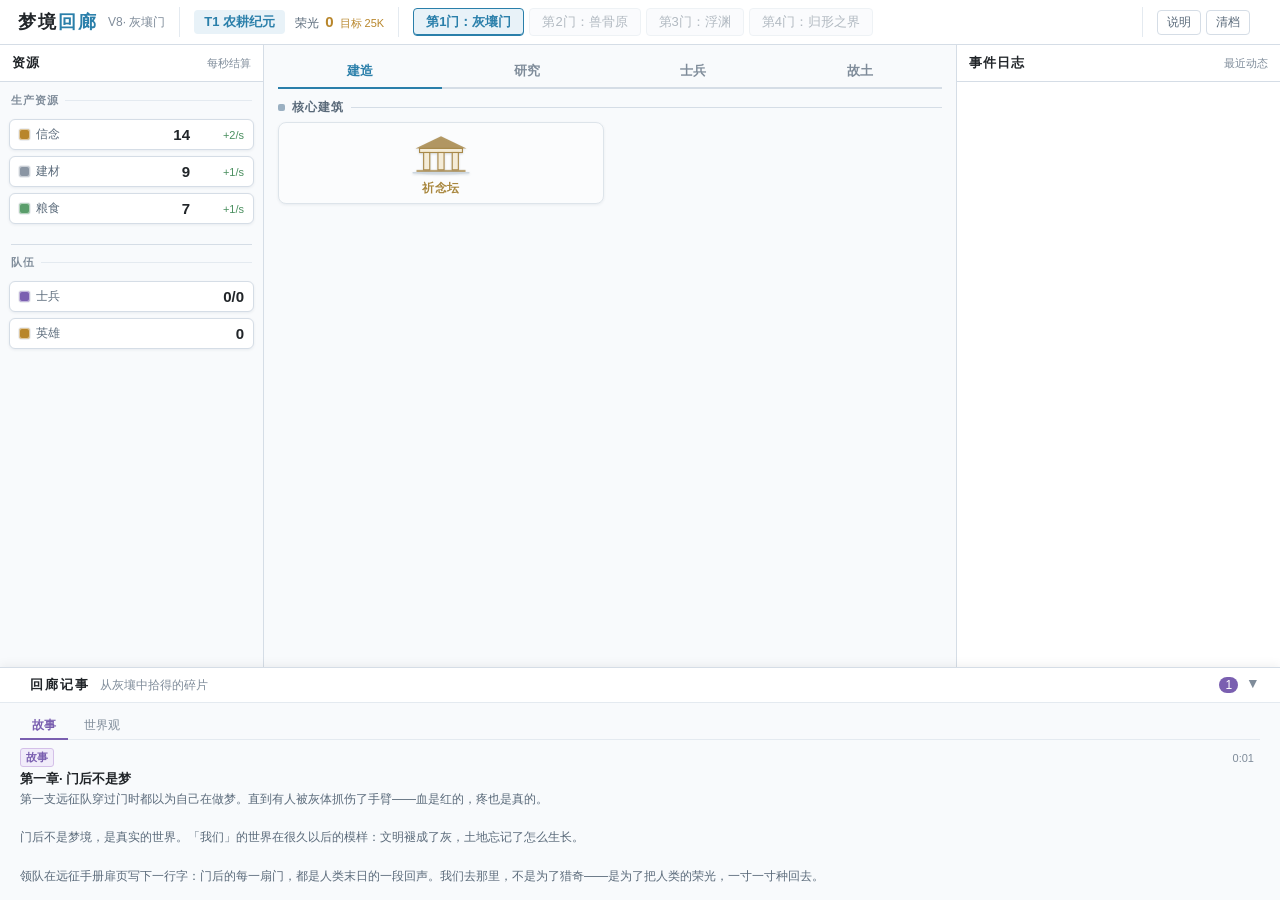
==== commit 95c4e2ed: "英雄名额上限 10：招募拦截与满员UI，同步设定集" ====
--- a/index.html
+++ b/index.html
@@ -581,7 +581,7 @@
   {id:"legend",n:"金",mul:6.5,cls:"q4"}
 ];
 const EQUIP_BASE = 8; // 白装基础战力
-const HERO_MAX = Infinity; // 英雄登记无上限
+const HERO_MAX = 10; // 英雄名额上限 10
 const TROOP_BATCH = [1,10,50];
 function makeEquip(slot, tier, lv){
   const q = EQUIP_Q[tier];
@@ -679,6 +679,24 @@
   { id:"reactor",era:5,kind:"basic",n:"核反应堆",i:"核",effect:"壤晶1/s → 核燃料1/s· 电力 +36/s",cost:{belief:600,alloy:150,magnet:60},conv:{in:{crystal:1},out:{nuclear:1,power:36}},req:{res:"fission"},glory:60 },{ id:"fuelfab",era:5,kind:"func",n:"燃料棒车间",i:"燃",effect:"核燃料产率 ×2",cost:{belief:400,alloy:100,chip:30},glory:30 },{ id:"gmatrix",era:5,kind:"core",n:"荣光矩阵",i:"矩阵",effect:"唯一· 荣光值获取 ×1.5· 信念 +6/s",cost:{belief:800,magnet:60,chip:30,nuclear:20},req:{res:"matrix"},glory:100,onBuilt:"matrixOn",lore:{tag:"glory",t:"荣光矩阵",x:"矩阵亮起的那一刻，荣光值像潮水一样涨。守夜人说，大地的心跳声变清晰了——它记得我们。"} },{ id:"gatehub",era:5,kind:"core",n:"门廊枢纽",i:"门",effect:"唯一· 换门远征集结（推门的必要设施）",cost:{belief:1000,alloy:100,magnet:60,nuclear:50},glory:80,onBuilt:"hubOn"},{ id:"beacon",era:5,kind:"core",n:"灰壤之芽·信标",i:"标",effect:"核心唯一· 粮食产量+15%· 荣光+200· 建成后+6荣光/s",cost:{belief:3000,build:2500,steel:500,crystal:50},glory:200,req:{land:5},hidden:true,onBuilt:"beaconOn"}
 ];
 
+// ---------- 高阶建筑维护：高阶吃低阶资源，形成产能出口 ----------
+// T1 基石免维护；T2 起按纪元逐级加重，吃的是最底层的粮食/建材/灰铁/钢铁。
+// 随建筑等级小幅上浮（Lv3 ×1.5、Lv5 ×2），远小于产能涨幅，避免把玩家压垮。
+const BUILD_MAINT = {
+  1: {},
+  2: { food:2, build:2 },
+  3: { food:5, build:5, iron:3 },
+  4: { food:9, build:9, iron:6, steel:4 },
+  5: { food:14, build:14, iron:10, steel:7 }
+};
+function maintFactor(lv){ return 1 + 0.25*((lv||1)-1); }
+function maintStr(b){
+  const m = BUILD_MAINT[b.era];
+  if(!m || b.era<2) return "";
+  const f = maintFactor(G.B[b.id]&&G.B[b.id].lv);
+  return Object.entries(m).map(([k,v])=>RES[k].n+"×"+Math.round(v*f)+"/s").join(" · ");
+}
+
 // 建筑升级后不再显示 Lv，而是换成新的名字（研究触发升级）
 const BUILD_TIER_NAMES = {
   tent:{3:"加固营地",5:"军事营地"},
@@ -776,7 +794,7 @@
     BUILDINGS.forEach(b=>{ if(!G.B[b.id]) G.B[b.id]={count:0,lv:1}; });
     RESEARCH.forEach(r=>{ if(!G.R[r.id]) G.R[r.id]={done:false,prog:0}; });
     while(G.lands.length < LANDS.length) G.lands.push({liberated:false,locked:true,patrol:[]});
-    // V8b 迁移：新增普通士兵数字计数；英雄不再有数量上限，仅为老存档补齐装备
+    // V8b 迁移：新增普通士兵数字计数，并为老存档英雄补齐装备
     if(!G.troops) G.troops = {};
     if(Array.isArray(G.soldiers)) G.soldiers.forEach(s=>{ if(!s.equip) s.equip = freshEquip(s.lv||1); });
     if(!G.storyShown) G.storyShown = {};
@@ -959,7 +977,7 @@
   "【建造】无槽位限制，点击即完成。约束 = 资源指数上浮 + 科技纪元 + 故土收复。\n"+
   "【升级】建筑不再单独升级，也不显示等级。研究对应的工艺科技后，建筑会换上新名字，之后新建的同类型建筑也沿用该名字。\n"+
   "【纪元】农耕→铁工→电气→融合→核能，每纪元解锁新建筑/新兵种。\n"+
-  "【士兵】两套：①数字编制——按数量成批招募，无名字无等级，战死会减员，进荣誉墙（每10人信念+1/s 永久）；招募上限由帐篷营地决定：每座营地容纳 10 人，营地升级后 +50%，需建营地才能招兵；②英雄——只有「招募英雄」一种，不分职业，登记无上限，有名字/等级/经验/血量，造价×3，重伤只疗养，自带8装备槽。\n"+
+  "【士兵】两套：①数字编制——按数量成批招募，无名字无等级，战死会减员，进荣誉墙（每10人信念+1/s 永久）；招募上限由帐篷营地决定：每座营地容纳 10 人，营地升级后 +50%，需建营地才能招兵；②英雄——只有「招募英雄」一种，不分职业，最多同时拥有 10 名，有名字/等级/经验/血量，造价×3，重伤只疗养，自带8装备槽。\n"+
   "【信念】异世界的补给：产出有限，士兵、英雄、每座建筑都会持续消耗信念来维持；保持正收益才能养得起大军。\n"+
   "【装备】武器/头盔/护甲/战靴/护手/披风/护符/指环 8 槽，5 档品级以颜色区分（战力×1/1.6/2.5/4/6.5）。英雄巡逻与出征自动打怪，掉落品级越好越靠深处，自动换上更优装备。\n"+
   "【科研】在研究页开展研究，耗时分钟~小时级；融合链素材靠战斗缴获。\n"+
@@ -1018,11 +1036,16 @@
   return p;
 }
 // 普通士兵战死：按比率从各兵种扣减，记荣誉墙
-function killTroops(where, ratio){
+function killTroops(where, ratio, minOne){
   const ts = Object.keys(G.troops||{}).filter(t=>G.troops[t]>0);
   if(!ts.length) return 0;
   const total = troopCount();
-  const dead = Math.min(total, Math.max(1, Math.round(total*ratio)));
+  const exact = total*ratio;
+  // minOne=false 时按概率取整，供巡逻小额常态战损使用，避免少量兵被强制清零
+  const dead = minOne===false
+    ? Math.floor(exact) + (Math.random() < (exact-Math.floor(exact)) ? 1 : 0)
+    : Math.min(total, Math.max(1, Math.round(exact)));
+  if(dead<=0) return 0;
   let left = dead;
   while(left>0){
     const alive = ts.filter(t=>G.troops[t]>0);
@@ -1190,6 +1213,29 @@
   ["food","build","steel","alloy","chem","concrete","plastic","optics","chip","carbon","magnet","glassF","polyF","superF","nuclear","seed","iron","crystal","ammo"].forEach(k=>{ rate[k]*=globalMul; });
   // 信标：粮食产量 +15%
   if((G.B.beacon?G.B.beacon.count:0)>0) rate.food *= 1.15;
+
+  // 高阶建筑维护：T2+ 每座按纪元持续吃低阶资源，形成产能出口。
+  // 死锁防护（关键）——维护以"维护前的净产出"为基数，最多吃掉 80%：
+  //   1) cut ≤ 净产出×0.8，维护后该资源仍 ≥ 净产出×0.2 > 0，资源永远在增长（只是变慢）；
+  //   2) 净产出 ≤ 0 时维护免除，绝不加剧赤字；
+  //   3) 高阶建筑越多、维护需求越大，越容易吃满上限，积累越慢——这就是「需求随产能增长」的权衡。
+  // 效果：产能不再无意义暴涨，但玩家始终攒得下资源，建造/招募不卡死。
+  const maintDemand = {};
+  BUILDINGS.forEach(b=>{
+    if(b.era<2) return;
+    const st = B[b.id], n = st?st.count:0;
+    if(n<=0) return;
+    const m = BUILD_MAINT[b.era]; if(!m) return;
+    const f = maintFactor(st.lv);
+    Object.entries(m).forEach(([k,v])=>{ maintDemand[k]=(maintDemand[k]||0)+v*f*n; });
+  });
+  Object.entries(maintDemand).forEach(([k,need])=>{
+    if(need<=0) return;
+    const net = rate[k]||0;
+    if(net<=0) return;                          // 入不敷出时维护免除
+    rate[k] = net - Math.min(need, net*0.8);    // 至多吃 80%，留 ≥20% 净沉淀
+  });
+
   // 统一放大到整数体系：每秒增减均为整数
   RES_ORDER.forEach(k=>{ rate[k] = Math.round(rate[k]*S); });
   return rate;
@@ -1379,6 +1425,7 @@
 }
 // 英雄：只有「招募英雄」一种，不分职业；内部取当前最强已解锁兵种作为基础
 function recruitUnit() {
+  if(G.soldiers.length >= HERO_MAX){ showToast("英雄名额已满（"+HERO_MAX+" 名）","error"); return; }
   const type = heroBaseType(), u = UNITS[type];
   if(!u) return;
   const cost = heroHireCost();
@@ -1483,6 +1530,13 @@
           if(s.hp<30){ enterHeal(s); }
         }
       });
+      // 胜利也有常态战损：巡逻本就是持续消耗兵力的出口，越深伤亡越重（英雄只受伤、普通士兵会战死）
+      if(troopShare>0){
+        let vloss = 0.02 + 0.012*i;                       // 深处巡逻伤亡更高
+        if(hasRes("silicate")) vloss *= 0.8;              // 硅酸盐学：工事减伤
+        if(G.B.sentry && G.B.sentry.lv>=5) vloss *= 0.5;  // 碉堡化：减半
+        killTroops(where+"巡逻中", vloss, false);
+      }
       const lead = squad[0] || {name:"守军"};
       addLog(""+lead.name+"小队在"+where+"击溃灰体，缴获 "+Object.entries(loot).map(([k,v])=>RES[k].n+"×"+v).join("·"),"good");
       // 战报流（低频写残页，避免刷屏）
@@ -1841,6 +1895,7 @@
       // 只展示当前效果，不展示 Lv3/Lv5 未来效果
       const effect = b.effect;
       const chainHtml = (function(){ const cs=chainState(b.id); if(!cs) return ''; return '<div class="bd-line muted'+(cs.n>0?' fed':'')+'">链· '+(cs.n>0?'✓ ':'○ ')+cs.name+(cs.bonus>0?' +'+Math.round(cs.bonus*100)+'%':' 缺供')+'</div>'; })();
+      const maintLine = maintStr(b) ? '<div class="bd-line muted">维护 '+maintStr(b)+'</div>' : '';
       const cardCls = "build-card k-"+b.kind+(built?" built":"")+(ready?" ready":canBuild?" wait":"")+(unlocked?"":" locked-card")+(b.kind==="fused"?" fused-card":"")+(canBuild?" clickable":"");
       const cardAttrs = canBuild ? ' data-bid="'+b.id+'" data-act="build" data-id="'+b.id+'"' : ' data-bid="'+b.id+'"';
       const dname = buildingName(b, s.lv);
@@ -1849,6 +1904,7 @@
         '<div class="bd-line muted">'+badgeTxt+'</div>'+
         '<div class="bd-line">'+effect+'</div>'+
         chainHtml+
+        (built?maintLine:'')+
         (built?'':'<div class="bd-line muted">建造：'+costStr(cost)+'</div>')+
         '<div class="bd-foot">'+(unlocked?(canBuild?(ready?'点击建造':'可建造'):'核心唯一'):'前置未完成 · ……')+'</div>';
       const qtyTag = built && !isCore ? '<span class="bqty">×'+s.count+'</span>' : '';
@@ -1947,12 +2003,13 @@
   if(troopCount()===0) html += '<div class="empty-hint">先建帐篷营地，再招募士兵守家。</div>';
 
   // ===== 英雄：只有「招募英雄」，不区分职业 =====
-  html += '<div class="sect-title">英雄 '+G.soldiers.length+'<span class="info-dot" title="有名字、会成长、带 8 件装备、随机等级与战力。重伤只疗养，名额无上限。">i</span></div>';
+  const heroFull = G.soldiers.length >= HERO_MAX;
+  html += '<div class="sect-title">英雄 '+G.soldiers.length+'/'+HERO_MAX+'<span class="info-dot" title="有名字、会成长、带 8 件装备、随机等级与战力。重伤只疗养，最多同时拥有 '+HERO_MAX+' 名。">i</span></div>';
   html += '<div class="hero-grid">';
-  html += '<div class="hero-card h-fuse hero-recruit" title="有名字、会成长、带 8 件装备，等级与战力随机。重伤只疗养，可无限招募。"><div class="hero-banner"></div><div class="hero-body">'+
-    '<div class="hero-rsig">+</div><div class="rn">招募英雄</div>'+
-    '<div class="rm">'+costStr(heroHireCost())+'</div>'+
-    '<button class="btn-small" data-act="hero">招募英雄</button></div></div>';
+  html += '<div class="hero-card h-fuse hero-recruit" title="'+(heroFull?'英雄名额已满 '+HERO_MAX+' 名。':'有名字、会成长、带 8 件装备，等级与战力随机。重伤只疗养，最多同时拥有 '+HERO_MAX+' 名。')+'"><div class="hero-banner"></div><div class="hero-body">'+
+    '<div class="hero-rsig">'+(heroFull?'×':'+')+'</div><div class="rn">招募英雄</div>'+
+    (heroFull?'<div class="rm">名额已满 '+G.soldiers.length+'/'+HERO_MAX+'</div>':'<div class="rm">'+costStr(heroHireCost())+'</div>')+
+    '<button class="btn-small"'+(heroFull?' style="opacity:.45;pointer-events:none"':'')+' data-act="hero">'+(heroFull?'名额已满':'招募英雄')+'</button></div></div>';
   html += '</div>';
   const sorted = [...G.soldiers].sort((a,b)=>(b.lv-a.lv)||(soldierPower(b)-soldierPower(a)));
   html += '<div class="hero-grid">';
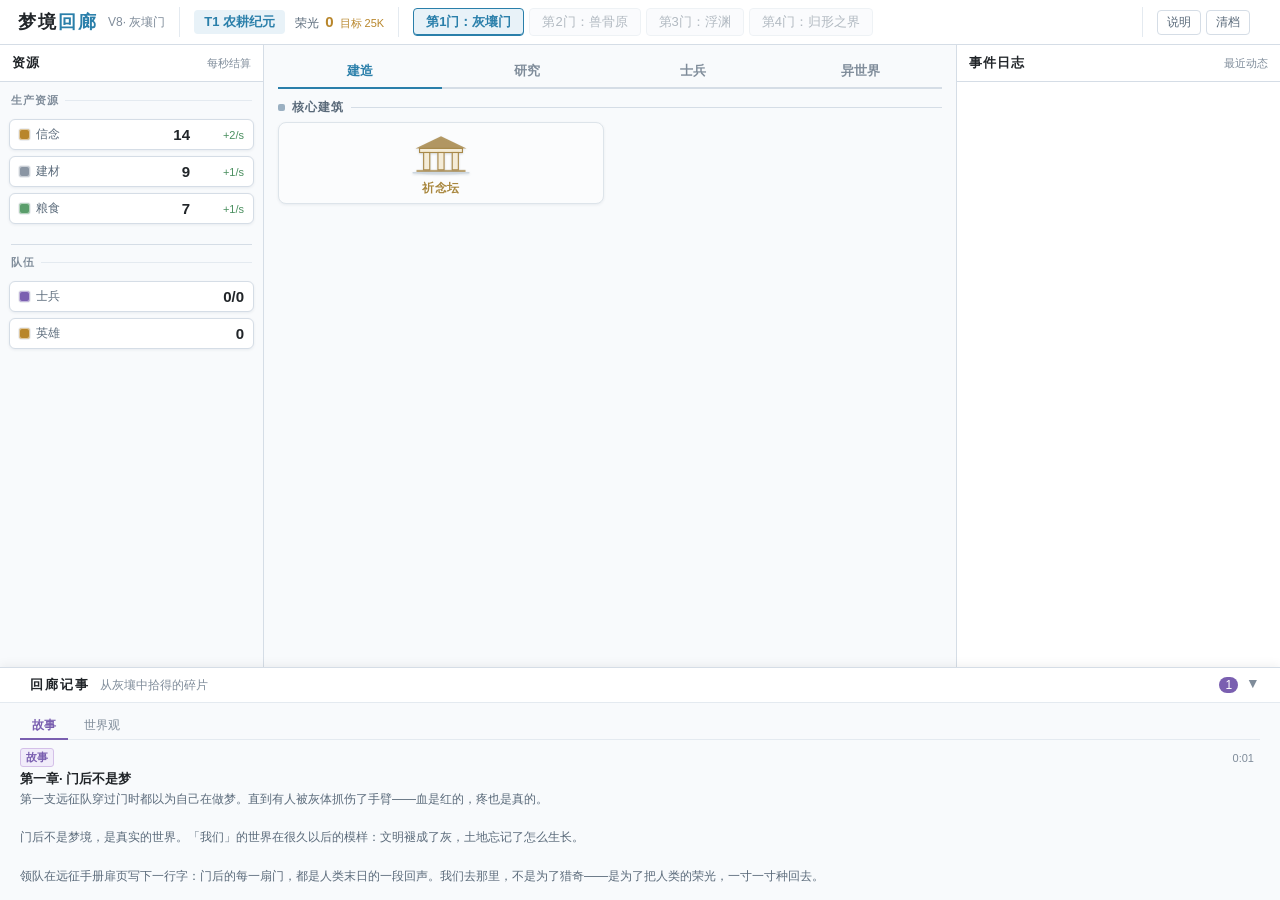
==== commit 1a052e44: "研究即时完成 + 异世界扩至20处世界地图 + 英雄带兵自动远征" ====
--- a/index.html
+++ b/index.html
@@ -225,6 +225,25 @@
 .unit-card,.land-card,.res-card { background:var(--panel); border:1px solid var(--border); border-radius:5px; padding:7px 8px; margin-bottom:6px; box-shadow:var(--shadow); }
 .land-card.liberated { border-color:#b8d8b8; background:var(--green-light); }
 .land-card.locked { opacity:0.5; }
+/* 异世界世界地图 */
+.worldmap{position:relative;width:100%;height:470px;background:linear-gradient(160deg,#fbfdff 0%,#f4f8ff 55%,#f7fbf7 100%);border:1px solid var(--border);border-radius:8px;overflow:hidden;box-shadow:var(--shadow);}
+.wz{position:absolute;font-size:10px;letter-spacing:3px;color:#9aa8b8;pointer-events:none;}
+.maplines{position:absolute;inset:0;width:100%;height:100%;pointer-events:none;}
+.maplines line{stroke:#cdd9e6;stroke-width:.3;stroke-dasharray:1.2 1.2;}
+.maplines line.done{stroke:#5aa86a;stroke-dasharray:none;stroke-width:.45;}
+.mnode{position:absolute;transform:translate(-50%,-50%);width:78px;min-height:38px;background:#fff;border:1px solid var(--border);border-radius:7px;box-shadow:0 2px 6px rgba(30,50,80,.08);text-align:center;padding:4px 3px;z-index:2;user-select:none;}
+.mnode .mn-n{display:block;font-size:11px;font-weight:600;line-height:1.25;}
+.mnode .mn-p{display:block;font-size:10px;color:var(--text-muted);margin-top:2px;}
+.mnode.done{border-color:#8fc49a;background:#f0faf1;}
+.mnode.done .mn-p{color:#4f9a62;}
+.mnode.open{border-color:#7ba9e0;background:#f2f7ff;cursor:pointer;}
+.mnode.open:hover{transform:translate(-50%,-50%) scale(1.08);box-shadow:0 5px 14px rgba(40,80,140,.18);z-index:5;}
+.mnode.lock{opacity:1;background:#fafbfd;border-color:#e3e8ef;box-shadow:none;}
+.mnode.lock .mn-n{color:#6b7a8d;}
+.mnode.lock .mn-p{color:#aab4c0;}
+.mnode.now{border-color:var(--gold);box-shadow:0 0 0 2px rgba(220,170,60,.25);}
+.map-status{margin-top:8px;text-align:center;font-size:11px;color:var(--text-secondary);}
+.map-status b{color:var(--blue);font-weight:600;}
 .soldier-card { background:var(--panel); border:1px solid var(--border); border-radius:5px; padding:6px 8px; margin-bottom:5px; display:flex; align-items:center; gap:7px; }
 .soldier-card.healing { border-color:var(--yellow); background:var(--yellow-light); }
 .soldier-card.patroling { border-color:#b8d8b8; }
@@ -480,7 +499,7 @@
       <button class="maintab active"data-tab="build"onclick="switchMainTab('build')"> 建造</button>
       <button class="maintab"data-tab="research"onclick="switchMainTab('research')"> 研究</button>
       <button class="maintab"data-tab="roster"onclick="switchMainTab('roster')"> 士兵</button>
-      <button class="maintab"data-tab="lands"onclick="switchMainTab('lands')"> 故土</button>
+      <button class="maintab"data-tab="lands"onclick="switchMainTab('lands')"> 异世界</button>
     </div>
     <div class="mainview active"id="viewBuild"><div id="buildArea"></div><div id="doorArea"></div></div>
     <div class="mainview"id="viewResearch"><div id="researchArea"></div></div>
@@ -611,7 +630,7 @@
   return false;
 }
 
-// ---------- 土地定义（十二块故土） ----------
+// ---------- 异世界定义（二十处，逐层征战） ----------
 const LANDS = [
   { name:"荒村田垄",zone:"边缘",power:15,cost:{food:10},reward:{seed:6,belief:30,build:50},landRate:{seed:1},lore:"第一垄绿",loreText:"陶罐里的种核还活着。第七天早上田里冒出一点绿，五个人蹲在田埂上看了整整一个早晨。领队说：「够了，这就够我们活下去了。」",set:"教程关。垄沟里翻出装着种核的陶罐——这个世界的春天没死透"},{ name:"旧城苗圃",zone:"边缘",power:40,cost:{food:30,belief:20,seed:5},reward:{seed:12,belief:80,food:60},landRate:{seed:1},lore:"褪色的秩序",loreText:"苗房记录写着：「今年花没有开。不是枯了——是没开。」褪色是秩序：先是不能生长，再是不能改变，最后是不能记得。",set:"苗床还在，种子罐没开封——这个世界欠自己的春天，从这里还起"},{ name:"街心花园",zone:"边缘",power:110,cost:{food:50,belief:50},reward:{belief:80,food:40},landRate:{},lore:"等春天的人",loreText:"站桩死者守着花坛几十年。远征队把花坛原来的名字重新刻上小碑——第二天，他朝花坛挪了半步。",set:"站桩死者守着花坛不动。把花坛原来的名字重新刻上小碑，他就挪了半步"},{ name:"河湾平地",zone:"腹地",power:150,cost:{food:100,belief:100},reward:{food:200,iron:15,belief:200},landRate:{iron:1},lore:"大地的心跳",loreText:"守夜的人说，土地深处偶尔能听见极远、极沉的声响——像这片大地缓慢的心跳重新开始。灰铁在湾底沉成层，世界正在把自己重新记起来。",set:"河还没褪色，湾里的土是湿的。河床冲下来的灰铁在湾底沉成层"},{ name:"旧镇广场",zone:"腹地",power:500,cost:{food:200,belief:200,iron:10},reward:{build:300,iron:10,belief:400,crystal:5},landRate:{crystal:1},lore:"刻字的砖",loreText:"广场地砖下翻出旧城的界碑：「此处为第七区边界，立碑为证。」落款的名字后面刻着一行小字：「勿忘」。他们没忘，只是被忘掉了。",set:"广场中央聚集的灰体群——第一次要打硬仗。广场地砖下开始凝出壤晶"},{ name:"褪色之心",zone:"深处",power:1600,cost:{food:600,belief:600,iron:40},reward:{belief:2000,crystal:15},landRate:{crystal:1},lore:"世界停止褪色",loreText:"第六块地开垦完那天，田里的绿连成片，褪色停了——旧文明记录里这叫「不可能」。",set:"世界褪色最重处，无具体形态，纯氛围战。收复后田里的绿连成片，褪色停了"},
   { name:"灰烬车站",zone:"深处",power:2800,cost:{food:300,belief:300,iron:30},reward:{belief:1200,build:600,relics:5},landRate:{relics:1},lore:"最后一班车",loreText:"站台电子牌还亮着，滚动的终点站名字已经褪成一排横线。列车没有来过，但有人一直在等——等到自己也站成了站牌。",set:"锈轨穿过候车厅，售票窗口里卡着半张没撕完的车票"},
@@ -619,12 +638,32 @@
   { name:"静默医院",zone:"深处",power:8000,cost:{food:700,belief:700,chem:30},reward:{belief:3000,tissue:20,crystal:30},landRate:{tissue:1},lore:"病历上的人",loreText:"病历写着：「患者拒绝被遗忘。」后面一整页只有这一行，反复写了几百遍。字迹越来越淡，最后一笔却很重——像是用尽全部力气留下的。",set:"病房门牌整齐排列，每个房间都空着，只有病历还摊在床上"},
   { name:"旧世界电台",zone:"核心",power:12000,cost:{food:1000,belief:1000,chip:30},reward:{belief:4500,relics:20,crystal:50},landRate:{relics:2},lore:"还在播的声音",loreText:"电台在无人值守的情况下播了几十年。内容是天气、农时、和一段反复播放的童谣。褪色带走了听众，没带走节目——世界忘记了怎么听，没忘记怎么唱。",set:"发射塔顶端还亮着红灯，控制室的磁带机转到最后一圈"},
   { name:"环形城墙",zone:"核心",power:18000,cost:{food:1500,belief:1500,alloy:50},reward:{belief:7000,crystal:100,superF:10},landRate:{crystal:3},lore:"围城的尽头",loreText:"城墙是旧文明最后围起来的地方。墙内的人以为守住了文明，墙外的人以为守住了自由。灰体来的时候，两边才明白——他们守的其实是同一个东西。",set:"墙面上刻满名字，最上面一行是：「留给后来者」"},
-  { name:"褪色之眼",zone:"核心",power:26000,cost:{food:2200,belief:2200,nuclear:15},reward:{belief:12000,relics:50,crystal:150},landRate:{relics:3},lore:"世界的瞳孔",loreText:"站在这里能看见整片灰壤的褪色边界，像一道缓慢收拢的光圈。领队说：我们不是来打败它的，是来让它看见——这里还有人在。",set:"没有建筑，没有灰体群，只有一片缓慢旋转的灰。远征队站进去，像站进世界的眼睛"}
+  { name:"褪色之眼",zone:"核心",power:26000,cost:{food:2200,belief:2200,nuclear:15},reward:{belief:12000,relics:50,crystal:150},landRate:{relics:3},lore:"世界的瞳孔",loreText:"站在这里能看见整片灰壤的褪色边界，像一道缓慢收拢的光圈。领队说：我们不是来打败它的，是来让它看见——这里还有人在。",set:"没有建筑，没有灰体群，只有一片缓慢旋转的灰。远征队站进去，像站进世界的眼睛"},
+  { name:"倒影港",zone:"核心",power:34000,cost:{food:2600,belief:2600,alloy:60,relics:20},reward:{belief:15000,relics:40,crystal:120},landRate:{relics:3},lore:"水中的另一座城",loreText:"港口的水面比天空更亮。倒影里的城有人走动，岸上却没有。远征队把一块碑石推进水里，倒影里的城门开了一道缝。",set:"海面上浮着一座倒过来的城，潮水涨时城门露出水面"},
+  { name:"零号灯塔",zone:"核心",power:42000,cost:{food:3200,belief:3200,glassF:20},reward:{belief:18000,crystal:150,glassF:10},landRate:{glassF:1},lore:"第一束没有影子的光",loreText:"灯塔的光照在身上没有影子。守塔人说，这里的光还没学会照出影子——它只负责让人看见路。",set:"塔顶的光是白色的，照亮处没有阴影，灰体在光里站得笔直"},
+  { name:"镜中城",zone:"彼岸",power:52000,cost:{food:4000,belief:4000,crystal:200},reward:{belief:22000,relics:60,crystal:200},landRate:{relics:4},lore:"两个自己",loreText:"城里每个人都有一个反着走的自己。他们互相否认，谁也活不成。远征队做的第一件事是给每个人命名——命名之后，两个影子合成了一个人。",set:"街道上每个人都在和自己的倒影擦肩而过，双方都装作没看见"},
+  { name:"无声剧场",zone:"彼岸",power:65000,cost:{food:5000,belief:5000,relics:60},reward:{belief:26000,relics:80,superF:10},landRate:{relics:4},lore:"演了很久的戏",loreText:"剧场里没有声音，演员却还在演。剧本最后一页写着：「观众会回来的。」他们不知道观众早就走了，只是还在演。",set:"幕布半垂，演员保持着谢幕的姿势，座位上落满灰"},
+  { name:"星坠原",zone:"彼岸",power:80000,cost:{food:6500,belief:6500,nuclear:20},reward:{belief:32000,crystal:300,nuclear:10},landRate:{crystal:4},lore:"天空掉下来的东西",loreText:"原野上散落着发烫的黑石，是很多年前从天上掉下来的。灰体不肯靠近，远征队把黑石一块块搬开，露出下面的土——土是温的。",set:"黑色陨坑排成一列，坑底有微弱的光在脉动"},
+  { name:"记忆回廊",zone:"彼岸",power:100000,cost:{food:8000,belief:8000,superF:20},reward:{belief:40000,polyF:20,crystal:350},landRate:{superF:2},lore:"走过的都还在",loreText:"走廊两侧挂满画，画的是远征队自己走过的路。有些路他们还没走过，画却已经挂在那里了。领队说：别看太久了。",set:"两侧墙上挂满未干油画，画里是这支队伍还没到达的地方"},
+  { name:"世界尽头",zone:"彼岸",power:130000,cost:{food:10000,belief:10000,nuclear:40,relics:100},reward:{belief:50000,relics:120,crystal:500},landRate:{relics:5},lore:"路到这里为止",loreText:"尽头没有墙，只有一条很细的线。线的那边什么都没有——连褪色都没有。远征队在线前坐下，把名字一个一个念了一遍。",set:"地面裂开一道笔直的缝，缝里是纯粹的空白，没有光也没有暗"},
+  { name:"门后之地",zone:"彼岸",power:180000,cost:{food:13000,belief:13000,superF:40,glassF:30},reward:{belief:70000,nuclear:30,crystal:800,superF:30},landRate:{nuclear:2},lore:"推门之后",loreText:"门后不是另一个世界，是这个世界还没褪色的样子。树是绿的，水是清的，有人在没有影子的光里喊他们的名字。领队把门推开了。",set:"门后是一片完整的旧世界，绿得像一个还没做完的梦"}
+];
+// 世界地图：节点坐标（百分比）与推进连线
+const LAND_POS = [
+  [10,17],[23,10],[15,29],[33,31],[29,45],[43,53],[51,43],[57,59],[49,71],
+  [65,32],[71,49],[65,64],[80,19],[89,30],[78,43],[90,53],[77,69],[87,76],[73,87],[93,89]
+];
+const MAP_LINKS = [
+  [0,1],[1,2],[2,3],[3,4],[4,5],[5,6],[6,7],[7,8],[8,9],[9,10],[10,11],
+  [11,12],[12,13],[13,14],[14,15],[15,16],[16,17],[17,18],[18,19],
+  [2,4],[4,7],[8,11],[11,14],[15,17]
 ];
 // 巡逻缴获模板（按地块深度）
 const PATROL_LOOT = [
   {food:6,belief:6},{food:8,seed:2},{belief:12,build:6},{iron:2,food:10},{iron:2,crystal:1,build:12},{crystal:2,belief:30},
-  {relics:1,belief:40},{chem:3,belief:60},{tissue:2,belief:80},{relics:2,belief:120},{crystal:4,belief:180},{relics:3,crystal:5,belief:260}
+  {relics:1,belief:40},{chem:3,belief:60},{tissue:2,belief:80},{relics:2,belief:120},{crystal:4,belief:180},{relics:3,crystal:5,belief:260},
+  {food:1400,belief:280},{relics:4,belief:320},{relics:4,crystal:8,belief:380},{superF:1,belief:460},
+  {nuclear:1,belief:560},{crystal:12,belief:680},{relics:6,crystal:16,belief:820},{nuclear:2,relics:8,belief:1000}
 ];
 
 // ---------- 研究定义（26 项） ----------
@@ -638,7 +677,7 @@
   { id:"up_sentry3",era:1,n:"巡逻半径",t:240,cost:{belief:90,food:50},pre:["sentryry"],up:{b:"sentry",lv:3},d:"武装哨所 → 巡逻哨塔 · 巡逻战力 +10%"},
   { id:"up_furnace3",era:2,n:"合金配比",t:420,cost:{belief:180,food:90},pre:["forging"],up:{b:"furnace",lv:3},d:"熔炉 → 合金熔炉 · 钢铁产率 +30%"},
   { id:"up_barracks3",era:2,n:"营房扩建",t:360,cost:{belief:160,food:90},pre:[],up:{b:"barracks",lv:3},d:"营房 → 扩展营房 · 医疗扩容"},
-  { id:"up_academy3",era:2,n:"研究编组",t:480,cost:{belief:200,food:100},pre:[],up:{b:"academy",lv:3},d:"研究院 → 研究学院 · 研究队列 +1"},
+  { id:"up_academy3",era:2,n:"研究编组",t:480,cost:{belief:200,food:100},pre:[],up:{b:"academy",lv:3},d:"研究院 → 研究学院 · 研究即时完成"},
   { id:"up_tent5",era:2,n:"军事学院",t:600,cost:{belief:240,food:120},pre:["up_tent3"],up:{b:"tent",lv:5},d:"帐篷营地 → 加固营地 · 新兵入队即 Lv2"},
   { id:"up_sentry5",era:2,n:"碉堡化",t:600,cost:{belief:240,food:120},pre:["up_sentry3"],up:{b:"sentry",lv:5},d:"武装哨所 → 巡逻哨塔 · 阵亡概率减半"},
   { id:"up_field5",era:3,n:"自动化农场",t:720,cost:{belief:340,food:160},pre:["firectrl","up_field3"],up:{b:"field",lv:5},d:"田垄采集点 → 轮作田垄 · 粮产 ×3"},
@@ -739,7 +778,7 @@
 }
 
 const ERAS = [
-  { n:"T1 农耕纪元",icon:"",gate:null,gateDesc:"开局"},{ n:"T2 铁工纪元",icon:"",gate:"academy",gateDesc:"收复河湾平地 → 建灰铁矿场攒灰铁 → 建成研究院"},{ n:"T3 电气纪元",icon:"",gate:"t3",gateDesc:"熔炉 ×3 + 钢铁存量 ≥ 200"},{ n:"T4 融合纪元",icon:"",gate:"t4",gateDesc:"收复旧镇广场 + 建成融合研究院"},{ n:"T5 核能纪元",icon:"",gate:"t5",gateDesc:"融合建筑（灯塔/停滞仓/共鸣塔）×2 + 壤晶 ≥ 500"}
+  { n:"T1 农耕纪元",icon:"",gate:null,gateDesc:"开局"},{ n:"T2 铁工纪元",icon:"",gate:"academy",gateDesc:"征战河湾平地 → 建灰铁矿场攒灰铁 → 建成研究院"},{ n:"T3 电气纪元",icon:"",gate:"t3",gateDesc:"熔炉 ×3 + 钢铁存量 ≥ 200"},{ n:"T4 融合纪元",icon:"",gate:"t4",gateDesc:"征战旧镇广场 + 建成融合研究院"},{ n:"T5 核能纪元",icon:"",gate:"t5",gateDesc:"融合建筑（灯塔/停滞仓/共鸣塔）×2 + 壤晶 ≥ 500"}
 ];
 
 const WorldTabs = [
@@ -756,7 +795,7 @@
       belief:12,build:8,food:6,iron:0,seed:0,crystal:0,steel:0,alloy:0,chem:0,power:0,ammo:0,concrete:0,plastic:0,optics:0,chip:0,carbon:0,magnet:0,nuclear:0,glassF:0,polyF:0,superF:0,relics:0,tissue:0
     }).map(([k,v])=>[k,v*S])),era:1,time:0,glory:0,gloryIdle:false,matrixOn:false,gridOn:false,B:{},// 建筑状态 {count,lv}
     R:{},// 研究 {done:bool,prog:0}
-    queue:[],// 研究队列 [id,...]
+    queue:[],// 兼容旧存档：曾排队的研究（启动即补完）
     lands:LANDS.map((l,i)=>({ liberated:false,locked:i>0,patrol:[] })),soldiers:[],troops:{},nextSid:1,honorWall:[],scrollPages:[],unread:0,log:[],loreShown:{},storyShown:{},firstBuilt:{},unitUnlocked:{},expedition:null,// {land,ids,t}
     offlineNote:""};
 }
@@ -973,14 +1012,14 @@
 function closeModal(){ document.getElementById("modalBg").classList.remove("show"); }
 function showHelp(){
   showModal("玩法说明（V8）","<div class='mtext'>"+
-  "【目标】收复六处故土 → 建成信标 → 荣光 ≥ 阈值 → 建门廊枢纽 → 推门换门。\n"+
-  "【建造】无槽位限制，点击即完成。约束 = 资源指数上浮 + 科技纪元 + 故土收复。\n"+
+  "【目标】征战二十处异世界 → 建成信标 → 荣光 ≥ 阈值 → 建门廊枢纽 → 推门换门。\n"+
+  "【建造】无槽位限制，点击即完成。约束 = 资源指数上浮 + 科技纪元 + 异世界征战。\n"+
   "【升级】建筑不再单独升级，也不显示等级。研究对应的工艺科技后，建筑会换上新名字，之后新建的同类型建筑也沿用该名字。\n"+
   "【纪元】农耕→铁工→电气→融合→核能，每纪元解锁新建筑/新兵种。\n"+
   "【士兵】两套：①数字编制——按数量成批招募，无名字无等级，战死会减员，进荣誉墙（每10人信念+1/s 永久）；招募上限由帐篷营地决定：每座营地容纳 10 人，营地升级后 +50%，需建营地才能招兵；②英雄——只有「招募英雄」一种，不分职业，最多同时拥有 10 名，有名字/等级/经验/血量，造价×3，重伤只疗养，自带8装备槽。\n"+
   "【信念】异世界的补给：产出有限，士兵、英雄、每座建筑都会持续消耗信念来维持；保持正收益才能养得起大军。\n"+
   "【装备】武器/头盔/护甲/战靴/护手/披风/护符/指环 8 槽，5 档品级以颜色区分（战力×1/1.6/2.5/4/6.5）。英雄巡逻与出征自动打怪，掉落品级越好越靠深处，自动换上更优装备。\n"+
-  "【科研】在研究页开展研究，耗时分钟~小时级；融合链素材靠战斗缴获。\n"+
+  "【科研】在研究页开展研究，点击即完成；融合链素材靠战斗缴获。\n"+
   "【存档】每5秒自动存档，离线最长12小时按效率补算。</div>");
 }
 
@@ -1350,7 +1389,6 @@
 }
 
 // ---------- 研究 ----------
-function researchSlots(){ return (G.B.academy && G.B.academy.lv>=3)?2:1; }
 function startResearch(id) {
   const r = RESEARCH.find(x=>x.id===id);
   if(!r || G.R[id].done) return;
@@ -1359,45 +1397,38 @@
     const b = BUILDINGS.find(x=>x.id===r.up.b);
     if(!G.B[r.up.b] || G.B[r.up.b].count===0){ showToast("需先建成"+(b?b.n:"对应建筑"),"error"); return; }
   }
-  if(G.queue.length>=researchSlots()){ showToast("研究进行中","error"); return; }
   if(r.pre.includes("anyFusion")){ if(!["fade","sync","reson"].some(x=>hasRes(x))){ showToast("前置：任一融合链研究","error"); return; } }
   else for(const p of r.pre){ if(!hasRes(p)){ showToast("前置："+RESEARCH.find(x=>x.id===p).n,"error"); return; } }
   if(!canAfford(r.cost)){ showToast("研究资源不足","error"); return; }
-  if(G.queue.includes(id)) return;
   payCost(r.cost);
-  G.queue.push(id);
-  addLog("开始研究："+r.n);
-  if(cheatOn()) tickResearch(); // 作弊模式：立即完成
+  finishResearch(id);
   renderAllPanels();
 }
-function tickResearch() {
-  if(G.queue.length===0) return;
-  const finished = [];
-  G.queue.forEach(id=>{
-    const r = RESEARCH.find(x=>x.id===id);
-    G.R[id].prog += cheatOn() ? r.t : 1;
-    if(G.R[id].prog >= r.t) finished.push(id);
-  });
-  finished.forEach(id=>{
-    const r = RESEARCH.find(x=>x.id===id);
-    G.R[id].done = true; G.R[id].prog = 0;
-    G.queue = G.queue.filter(x=>x!==id);
-    addLog("研究完成："+r.n,"good");
-    showToast("研究完成："+r.n,"success");
-    addScrollPage("discover","研究完成："+r.n,r.d);
-    if(r.up){
-      const b = BUILDINGS.find(x=>x.id===r.up.b), s = G.B[r.up.b];
-      if(s && s.count>0){
-        const oldName = b?buildingName(b,s.lv):(r.up.b);
-        s.lv = Math.max(s.lv,r.up.lv);
-        const newName = b?buildingName(b,s.lv):(r.up.b);
-        addLog(oldName+" 进化为 "+newName,"good");
-        showToast(newName+" 落成","success");
-      }
+function finishResearch(id){
+  const r = RESEARCH.find(x=>x.id===id);
+  if(!r) return;
+  G.R[id].done = true; G.R[id].prog = 0;
+  addLog("研究完成："+r.n,"good");
+  showToast("研究完成："+r.n,"success");
+  addScrollPage("discover","研究完成："+r.n,r.d);
+  if(r.up){
+    const b = BUILDINGS.find(x=>x.id===r.up.b), s = G.B[r.up.b];
+    if(s && s.count>0){
+      const oldName = b?buildingName(b,s.lv):(r.up.b);
+      s.lv = Math.max(s.lv,r.up.lv);
+      const newName = b?buildingName(b,s.lv):(r.up.b);
+      addLog(oldName+" 进化为 "+newName,"good");
+      showToast(newName+" 落成","success");
     }
-    syncUnitUnlocks();
-  });
-  if(finished.length>0) checkEra();
+  }
+  syncUnitUnlocks();
+  checkEra();
+}
+function tickResearch(){
+  // 兼容旧存档：之前排队中的研究直接补完（资源已扣）
+  if(!G.queue || G.queue.length===0) return;
+  const q = G.queue.slice(); G.queue = [];
+  q.forEach(id=>{ if(!G.R[id] || !G.R[id].done) finishResearch(id); });
 }
 
 // ---------- 士兵 ----------
@@ -1452,17 +1483,17 @@
   const campers = G.soldiers.filter(s=>s.state==="idle");
   campers.forEach(s=>gainXp(s, 4+Math.floor(Math.random()*5)));
 }
-// 自动分兵：可战士兵按战力分散到已解放故土；强者优先派往更深处（经验/缴获更高），每块地都有人
+// 自动分兵：可战士兵按战力分散到已解放异世界；强者优先派往更深处（经验/缴获更高），每块地都有人
 function autoAssignPatrol() {
   const open = G.lands.reduce((a,l,i)=>{ if(l.liberated) a.push(i); return a; },[]);
-  if(!open.length) return; // 尚无已解放故土：全部留营地巡逻
+  if(!open.length) return; // 尚无已解放异世界：全部留营地巡逻
   // 收回营地/巡逻中的士兵统一重新分配（出征、疗养不动），便于随战力成长自动往后调
   const pool = G.soldiers.filter(s=>(s.state==="idle"||s.state==="patrol") && s.hp>=30);
   pool.forEach(s=>{ s.state="idle"; s.land=-1; });
   G.lands.forEach(l=>{ l.patrol=[]; });
   if(!pool.length) return;
   pool.sort((a,b)=>soldierPower(b)-soldierPower(a)); // 战力高的先分
-  // 从最深往浅轮流发放：强者先落到深处，且每块已解放故土都有巡逻队
+  // 从最深往浅轮流发放：强者先落到深处，且每块已解放异世界都有巡逻队
   let k = 0;
   while(k<pool.length){
     let placed = false;
@@ -1568,15 +1599,30 @@
 }
 
 // ---------- 出征 ----------
-function attackLand(lid) {
+// 自动远征：英雄带兵逐处推进；战力或资源不足时原地等待成长，不打无把握的仗
+function expeditionEstimate(){
+  const ready = G.soldiers.filter(s=>s.state==="idle"||s.state==="patrol");
+  return { count: ready.length + troopCount(), power: ready.reduce((s,x)=>s+soldierPower(x),0)*armyAura() + troopArmyPower() };
+}
+function autoExpedition(){
+  if(G.expedition || G.time%6!==0) return;
+  const idx = G.lands.findIndex(l=>!l.liberated && !l.locked);
+  if(idx<0) return;
+  if(G._lastConquest!==undefined && G.time-G._lastConquest<8) return;
+  const L = LANDS[idx], est = expeditionEstimate();
+  if(est.count<=0 || est.power < L.power*0.95) return;
+  if(!canAfford(L.cost)) return;
+  attackLand(idx, true);
+}
+function attackLand(lid, auto) {
   const l = G.lands[lid];
   const L = LANDS[lid];
   if(!l || l.liberated) return;
-  if(l.locked){ showToast("此处尚未开放","error"); return; }
-  if(G.expedition){ showToast("远征队尚在外","error"); return; }
-  if(!canAfford(L.cost)){ showToast("出征资源不足","error"); return; }
+  if(l.locked){ if(!auto) showToast("此处尚未开放","error"); return; }
+  if(G.expedition){ if(!auto) showToast("远征队尚在外","error"); return; }
+  if(!canAfford(L.cost)){ if(!auto) showToast("出征资源不足","error"); return; }
   const ready = G.soldiers.filter(s=>s.state==="idle"||s.state==="patrol");
-  if(ready.length===0 && troopCount()===0){ showToast("没有可战士兵，先招募","error"); return; }
+  if(ready.length===0 && troopCount()===0){ if(!auto) showToast("没有可战士兵，先招募","error"); return; }
   payCost(L.cost);
   ready.forEach(s=>{ const l=G.lands[s.land]; if(l) l.patrol=l.patrol.filter(id=>id!==s.id); });
   // 弹药检查：没弹药枪就是烧火棍（火器威力减半）
@@ -1587,7 +1633,7 @@
   G.expedition = { land:lid,ids:ready.map(s=>s.id),t:3,ammoOk };
   const forceN = ready.length + troopCount();
   addLog("出征："+L.name+"（英雄"+ready.length+" · 士兵"+troopCount()+"）");
-  showToast("出征中："+L.name,"success");
+  if(!auto) showToast("出征中："+L.name,"success");
   addScrollPage("combat","出征："+L.name,L.set+"\n\n"+L.lore+"\n远征队向"+L.name+"进发。兵力："+forceN+"（英雄"+ready.length+"/士兵"+troopCount()+"） / 敌方战力："+L.power+(ammoOk?"":"\n 弹药不足，火器威力减半！"));
   if(cheatOn()) resolveExpedition(); // 作弊模式：跳过行军等待
   renderAllPanels();
@@ -1609,12 +1655,12 @@
   const where = L.name;
   squad.forEach(s=>{ s.state="idle"; });
   if(win) {
-    l.liberated = true; l.locked = false; l._next = 60;
+    l.liberated = true; l.locked = false; l._next = 60; G._lastConquest = G.time;
     Object.entries(L.reward).forEach(([k,v])=>{ G.res[k]=(G.res[k]||0)+v*S; });
     const g = 100 + lid*50;
     G.glory += g*S;
-    addLog(""+where+"收复！荣光+"+g,"good");
-    showToast(""+where+"收复！","success");
+    addLog(""+where+"征服！荣光+"+g,"good");
+    showToast(""+where+"征服！","success");
     loreDone("land"+lid);
     if(LANDS[lid+1]) G.lands[lid+1].locked = false;
     squad.forEach(s=>{ s.kills+=2; gainXp(s,40+Math.floor(Math.random()*40)); const drop=equipDrop(s.lv,lid); if(drop) autoEquip(s,drop); if(Math.random()<0.25 && G.B.sentry && G.B.sentry.lv<5){ s.hp-=15+Math.random()*25; if(s.hp<30) enterHeal(s); } });
@@ -1672,6 +1718,7 @@
     G.expedition.t -= 1;
     if(G.expedition.t<=0) resolveExpedition();
   }
+  autoExpedition();
   if(G.time===3 && !G.loreShown.start){ loreDone("start"); }
   checkStory();
   if(G.time%10===0) syncUnitUnlocks();
@@ -2047,29 +2094,43 @@
   setHTML("rosterArea", html);
 }
 function renderLandsView() {
-  setHTML("landsArea", LANDS.map((L,i)=>{
-    const l = G.lands[i];
-    const costStrL = costStr(L.cost);
-    const rewardStrL = costStr(L.reward);
-    const rateStrL = Object.entries(L.landRate||{}).map(([k,v])=>RES[k].n+fmtRate(v*S)).join("·");
-    const pat = l.patrol.length;
-    let btns = "";
-    if(!l.liberated){
-      const readyN = G.soldiers.filter(s=>s.state==="idle"||s.state==="patrol").length + troopCount();
-      btns = '<button class="btn-small atk"'+(l.locked?' disabled':'')+' data-act="attack" data-i="'+i+'">'+(l.locked?'尚未开放':'全军出征（'+readyN+'人可战）')+'</button>';
-    } else {
-      btns = '';
-    }
-    const tip = L.set+(l.liberated&&rateStrL?' | 特产：'+rateStrL:'')+(l.liberated?' | 巡逻队 '+pat+' 人，自动驻守':' | 出征消耗：'+costStrL+' ｜ 缴获：'+rewardStrL);
-    return '<div class="land-card '+(l.liberated?'liberated':'')+' '+(l.locked?'locked':'')+'" title="'+tip+'">'+
-      '<h4 style="margin:0;font-size:13px">'+(i+1)+". "+L.name+' '+(l.liberated?'<span style="color:var(--green);font-size:11px">已收复</span>':'')+'</h4>'+
-      '<div style="font-size:11px;color:var(--text-muted);margin-top:2px">守军 '+L.power+(pat&&l.liberated?' · 驻守 '+pat:'')+'</div>'+
-      btns+'</div>';
-  }).join(''));
+  const done = G.lands.filter(l=>l.liberated).length;
+  const nextIdx = G.lands.findIndex(l=>!l.liberated && !l.locked);
+  let html = '<div class="sect-title">征战异世界 '+done+'/'+LANDS.length+'<span class="info-dot" title="英雄会带领士兵自动出征，逐处推进。点击已开放的节点可立即出征。">i</span></div>';
+  html += '<div class="worldmap">';
+  [["边缘",4,5],["腹地",22,25],["深处",40,35],["核心",60,13],["彼岸",74,62]].forEach(([n,x,y])=>{
+    html += '<div class="wz" style="left:'+x+'%;top:'+y+'%">'+n+'</div>';
+  });
+  html += '<svg class="maplines" viewBox="0 0 100 100" preserveAspectRatio="none">';
+  MAP_LINKS.forEach(([a,b])=>{
+    const p = LAND_POS[a], q = LAND_POS[b];
+    const lit = G.lands[a].liberated && G.lands[b].liberated;
+    html += '<line x1="'+p[0]+'" y1="'+p[1]+'" x2="'+q[0]+'" y2="'+q[1]+'"'+(lit?' class="done"':'')+'/>';
+  });
+  html += '</svg>';
+  LANDS.forEach((L,i)=>{
+    const l = G.lands[i], p = LAND_POS[i];
+    const cls = l.liberated?'done':(l.locked?'lock':'open');
+    const rateStr = Object.entries(L.landRate||{}).map(([k,v])=>RES[k].n+fmtRate(v*S)).join('·');
+    const tip = L.set+(l.liberated?' | 特产：'+rateStr+' | 巡逻 '+l.patrol.length+' 人':' | 守军 '+L.power+' | 消耗：'+costStr(L.cost)+' | 缴获：'+costStr(L.reward));
+    const now = (i===nextIdx && !G.expedition)?' now':'';
+    html += '<div class="mnode '+cls+now+'" style="left:'+p[0]+'%;top:'+p[1]+'%" title="'+tip+'"'+(cls==='open'?' data-act="attack" data-i="'+i+'"':'')+'>'+
+      '<span class="mn-n">'+L.name+'</span>'+
+      '<span class="mn-p">'+(l.liberated?'已征服':(l.locked?'未探明':L.power))+'</span></div>';
+  });
+  html += '</div>';
+  if(G.expedition){
+    html += '<div class="map-status">远征中：<b>'+LANDS[G.expedition.land].name+'</b> · 英雄 '+G.expedition.ids.length+' · 士兵 '+troopCount()+'</div>';
+  } else if(nextIdx>=0){
+    html += '<div class="map-status">下一处目标：<b>'+LANDS[nextIdx].name+'</b> · 守军 '+LANDS[nextIdx].power+' · 等待英雄带兵出征</div>';
+  } else {
+    html += '<div class="map-status">全部异世界已征服。</div>';
+  }
+  setHTML("landsArea", html);
 }
 function nextResearch() {
   return RESEARCH.find(r=>{
-    if(hasRes(r.id) || G.queue.includes(r.id)) return false;
+    if(hasRes(r.id)) return false;
     if(r.era>G.era) return false;
     if((r.id==="fade"||r.id==="sync"||r.id==="reson") && (G.B.facademy?G.B.facademy.count:0)===0) return false;
     if(r.up && (!G.B[r.up.b] || G.B[r.up.b].count===0)) return false;
@@ -2092,7 +2153,7 @@
 }
 function renderResearchView() {
   const doneCount = RESEARCH.filter(r=>hasRes(r.id)).length;
-  let html = '<div class="sect-title">研究 '+doneCount+'/'+RESEARCH.length+'<span class="info-dot" title="当前纪元：'+ERAS[G.era-1].n+'。研究随进度逐项解锁。">i</span></div>';
+  let html = '<div class="sect-title">研究 '+doneCount+'/'+RESEARCH.length+'<span class="info-dot" title="当前纪元：'+ERAS[G.era-1].n+'。研究即时完成，逐项解锁。">i</span></div>';
   const tile = (r, cls, extra) => {
     const k = researchKind(r);
     return '<div class="tile t-'+k+' '+cls+'" title="'+r.d+'">'+
@@ -2100,28 +2161,15 @@
       extra+
       '</div>';
   };
-  // 进行中的研究：只显示数字（剩余秒 / 进度百分比），不画进度条
-  if(G.queue.length){
-    html += '<div class="tile-grid">';
-    G.queue.forEach(id=>{
-      const r = RESEARCH.find(x=>x.id===id);
-      if(!r) return;
-      const left = Math.max(0,Math.ceil(r.t-G.R[id].prog));
-      const pct = Math.min(100,Math.floor(G.R[id].prog/r.t*100));
-      html += tile(r,'t-active','<div class="tile-meta"><span>剩余 '+left+'s</span><span>进度 '+pct+'%</span></div>');
-    });
-    html += '</div>';
-  }
-  // 摸索模式：只显示当前可研究的一项
+  // 摸索模式：只显示当前可研究的一项，点击即完成
   const avail = nextResearch();
   if(avail){
     const afford = canAfford(avail.cost);
-    const can = G.queue.length<researchSlots();
     html += '<div class="sect-title">下一项研究</div><div class="tile-grid">';
-    html += tile(avail,'','<div class="tile-meta"><span>耗时 '+Math.round(avail.t/60)+' 分钟</span><span>'+costStr(avail.cost)+'</span></div>'+
-      '<div class="tile-foot">'+(can?'<button class="btn-small" data-act="research" data-id="'+avail.id+'"'+(afford?'':'disabled')+'>研究</button>':'<span class="tile-tag">研究进行中</span>')+'</div>');
+    html += tile(avail,'','<div class="tile-meta"><span>即时完成</span><span>'+costStr(avail.cost)+'</span></div>'+
+      '<div class="tile-foot"><button class="btn-small" data-act="research" data-id="'+avail.id+'"'+(afford?'':'disabled')+'>研究</button></div>');
     html += '</div>';
-  } else if(!G.queue.length) {
+  } else {
     html += '<div class="empty-hint">本纪元研究已全部完成。</div>';
   }
   html += '<div class="sect-title">已完成研究</div>';
